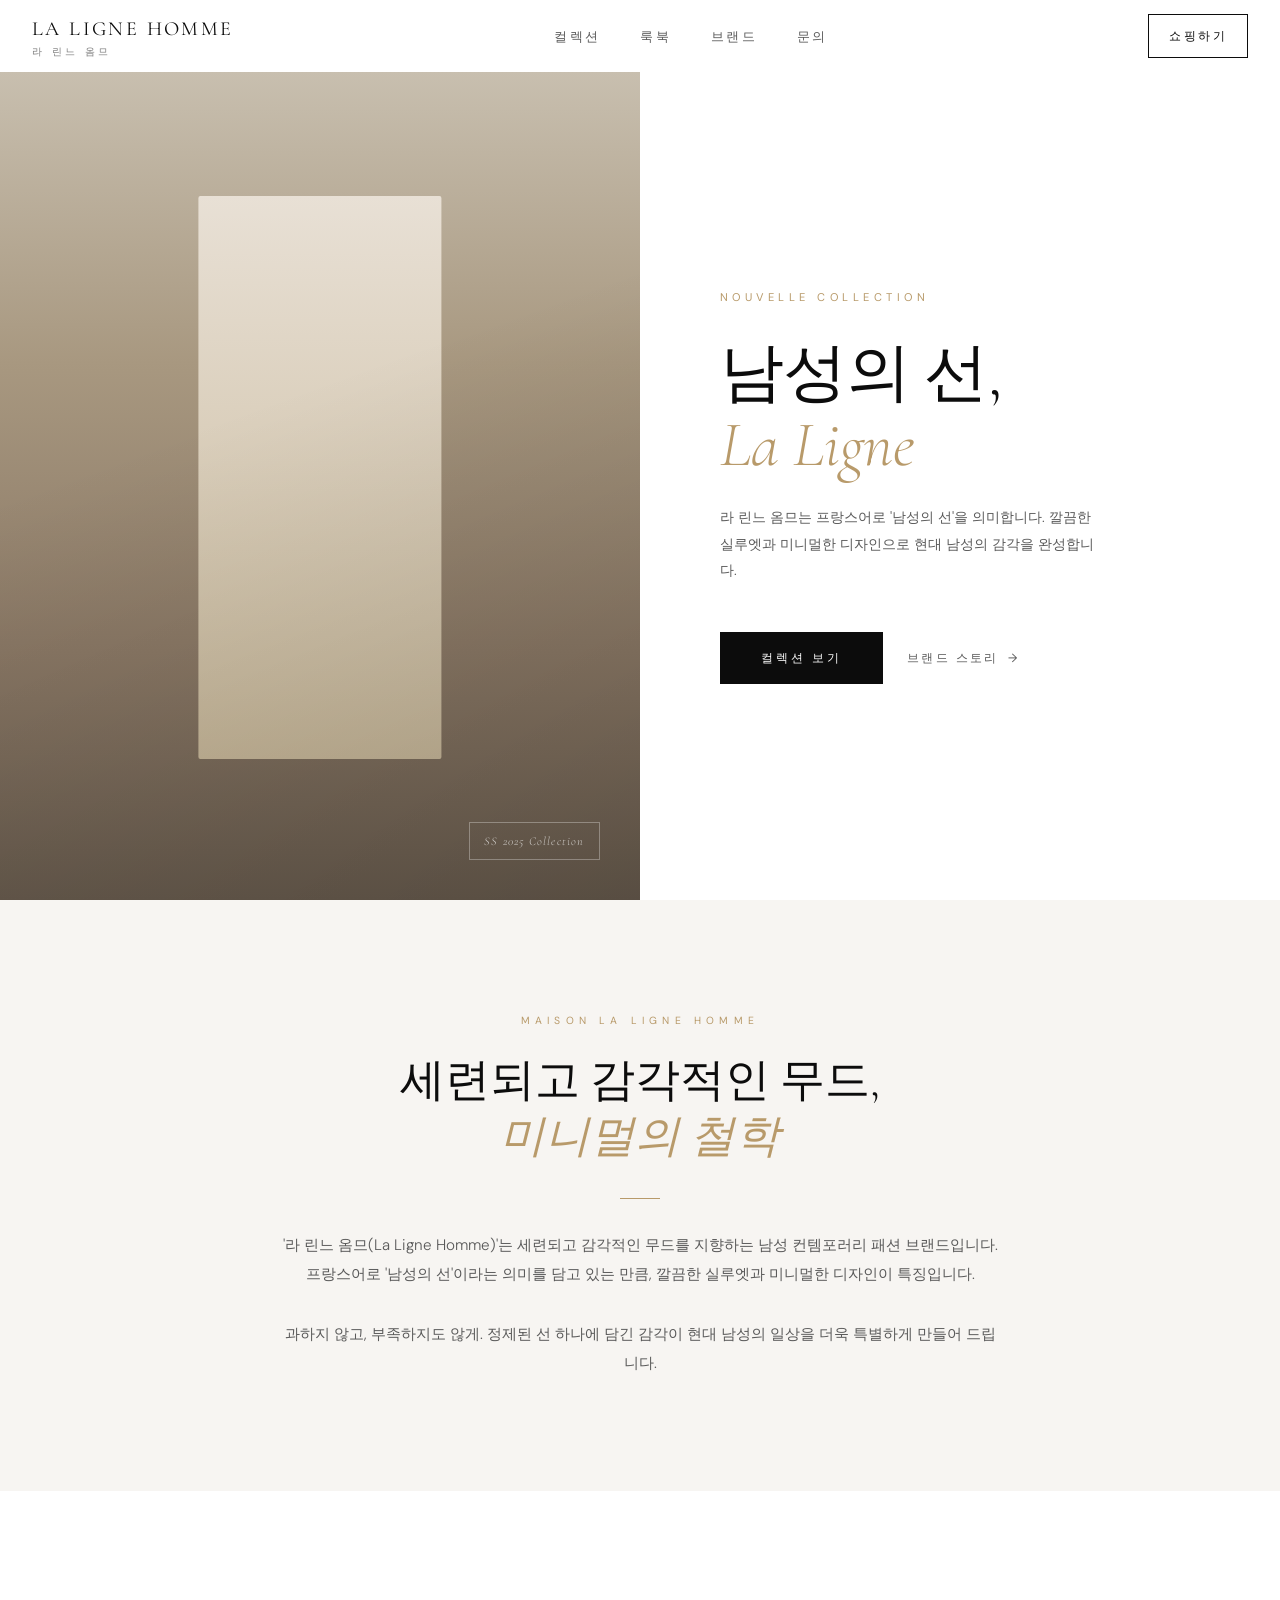
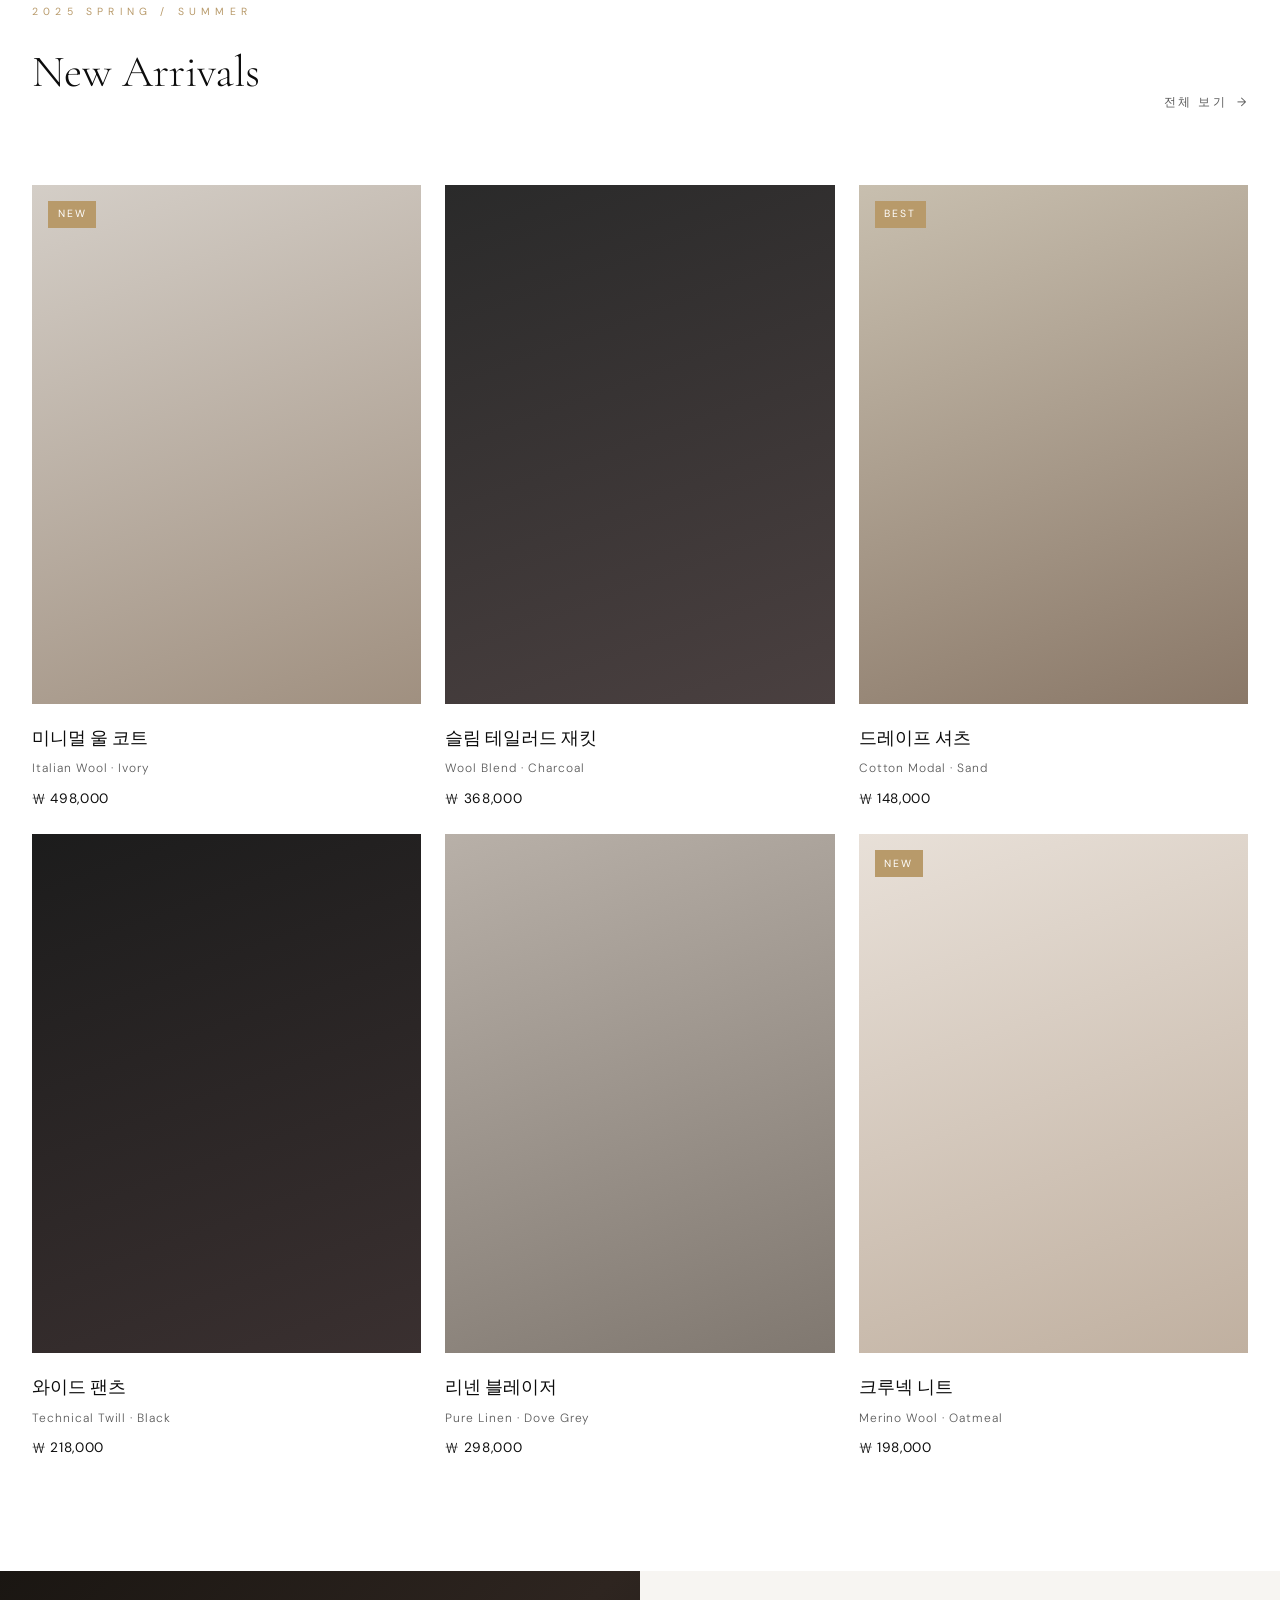
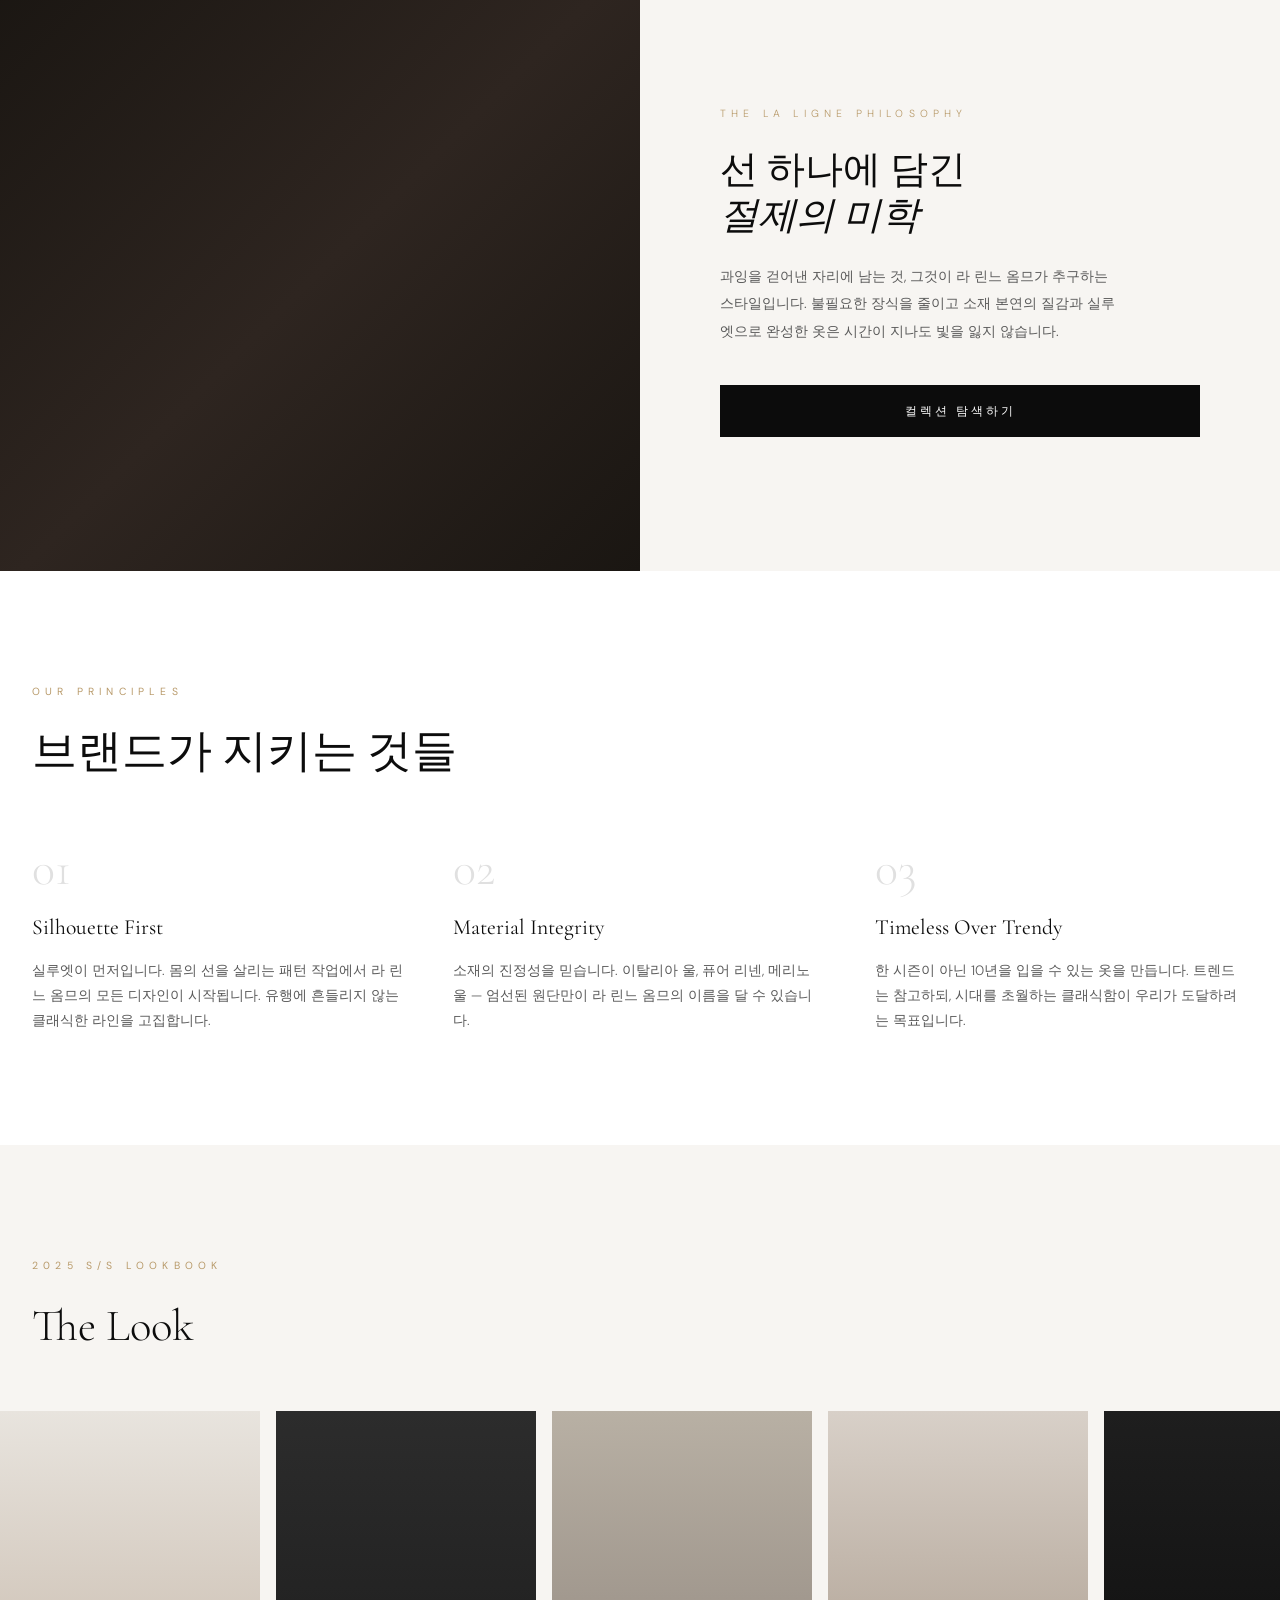
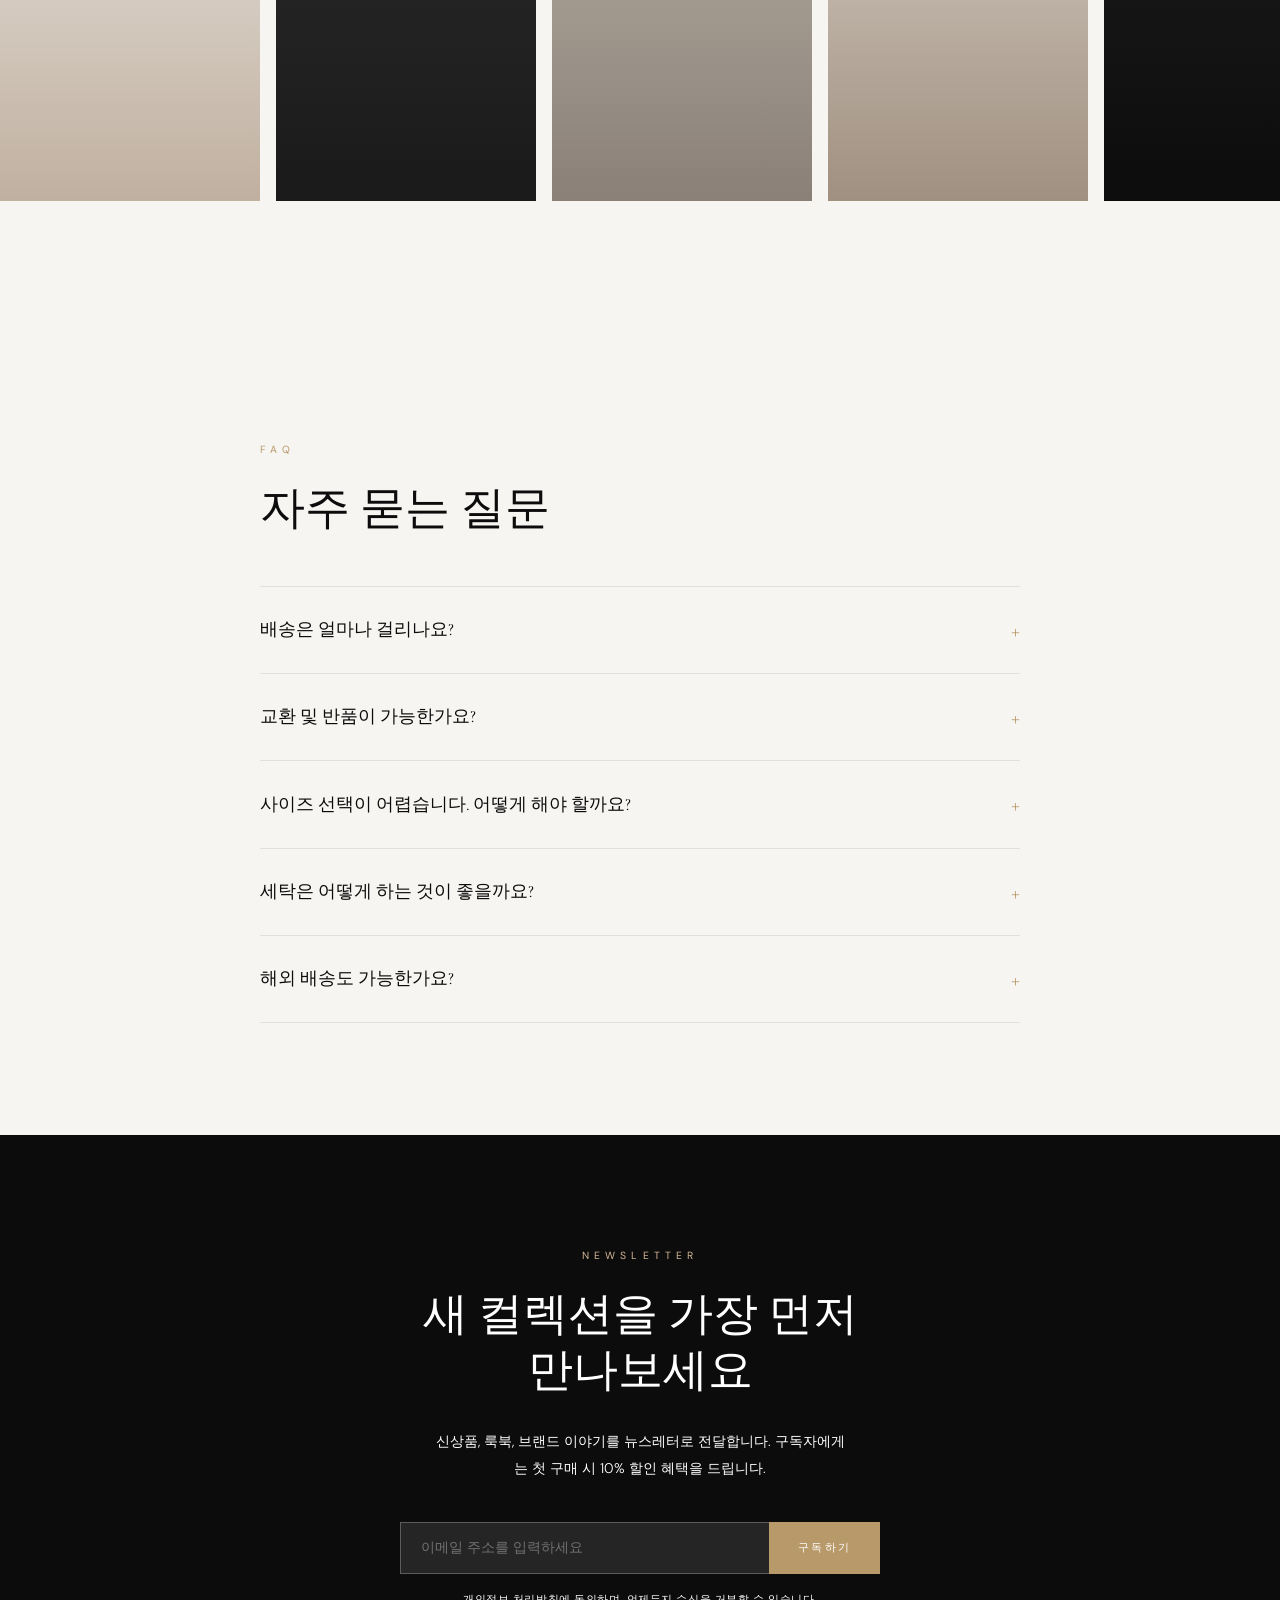
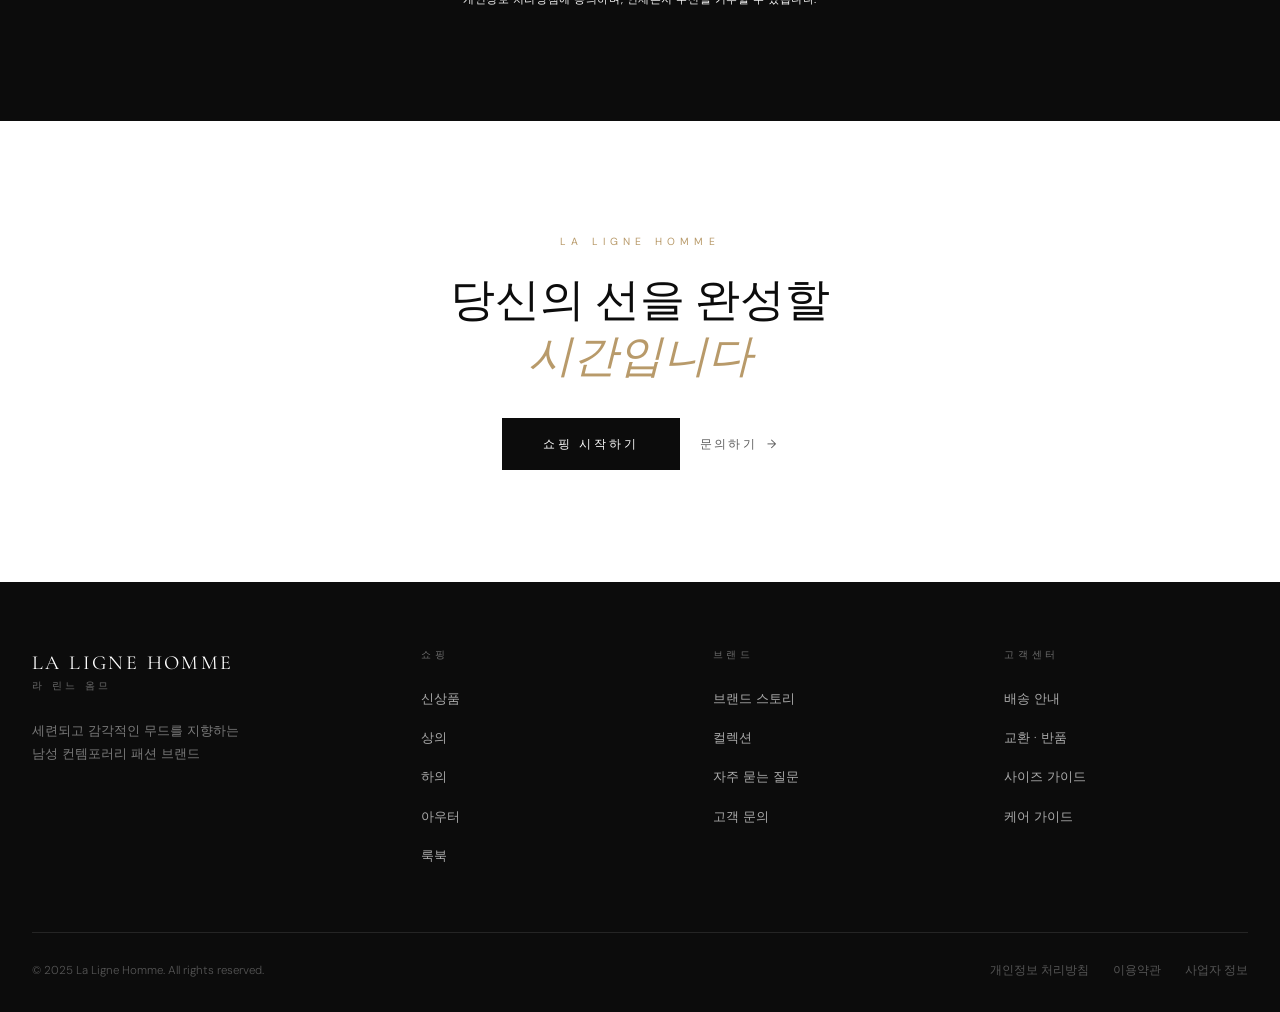
==== index.html @ 4de46ff5 "Add La Ligne Homme fashion brand landing page Co-Authored-By: Claude Sonnet 4.6 <noreply@anthropic.c" ====
<!DOCTYPE html>
<html lang="ko">
<head>
  <meta charset="UTF-8" />
  <meta name="viewport" content="width=device-width, initial-scale=1" />
  <meta name="color-scheme" content="light dark" />
  <meta name="theme-color" content="#0a0a0a" media="(prefers-color-scheme: dark)" />
  <meta name="theme-color" content="#ffffff" media="(prefers-color-scheme: light)" />
  <meta name="description" content="라 린느 옴므(La Ligne Homme) — 세련되고 감각적인 무드를 지향하는 남성 컨템포러리 패션 브랜드. 깔끔한 실루엣과 미니멀한 디자인." />
  <title>La Ligne Homme — 라 린느 옴므</title>

  <link rel="preconnect" href="https://cdn.jsdelivr.net" />
  <link rel="preconnect" href="https://fonts.googleapis.com" />
  <link rel="preconnect" href="https://fonts.gstatic.com" crossorigin />
  <link href="https://fonts.googleapis.com/css2?family=Cormorant+Garamond:ital,wght@0,300;0,400;0,600;1,300;1,400&family=DM+Sans:wght@300;400;500&display=swap" rel="stylesheet" />

  <style>
    /* ─── CSS Variables ─────────────────────────────── */
    :root {
      color-scheme: light dark;

      --color-black:   #0c0c0c;
      --color-white:   #fafafa;
      --color-gold:    #b89a6a;
      --color-gold-lt: #d4b896;
      --color-muted:   #7a7a7a;
      --color-border:  #e0e0e0;

      --color-bg:      #ffffff;
      --color-bg-alt:  #f7f5f2;
      --color-text:    #0c0c0c;
      --color-text-sub:#5a5a5a;

      --font-serif:  'Cormorant Garamond', Georgia, serif;
      --font-sans:   'DM Sans', -apple-system, BlinkMacSystemFont, sans-serif;

      --max-width:   1280px;
      --section-gap: 7rem;
      --header-h:    72px;

      --ease-out: cubic-bezier(0.16, 1, 0.3, 1);
    }

    @media (prefers-color-scheme: dark) {
      :root {
        --color-bg:      #0c0c0c;
        --color-bg-alt:  #141414;
        --color-text:    #f0ede8;
        --color-text-sub:#9a9a9a;
        --color-border:  #2a2a2a;
      }
    }

    @media (prefers-reduced-motion: reduce) {
      *, *::before, *::after {
        animation-duration: 0.01ms !important;
        transition-duration: 0.01ms !important;
      }
    }

    /* ─── Reset & Base ──────────────────────────────── */
    *, *::before, *::after { box-sizing: border-box; margin: 0; padding: 0; }

    html {
      scroll-behavior: smooth;
      scroll-padding-top: var(--header-h);
    }

    body {
      font-family: var(--font-sans);
      font-size: 1rem;
      font-weight: 300;
      color: var(--color-text);
      background: var(--color-bg);
      line-height: 1.7;
      -webkit-font-smoothing: antialiased;
    }

    img {
      display: block;
      max-width: 100%;
      height: auto;
    }

    a {
      color: inherit;
      text-decoration: none;
    }

    :focus-visible {
      outline: 2px solid var(--color-gold);
      outline-offset: 3px;
    }

    /* ─── Layout ────────────────────────────────────── */
    .container {
      max-width: var(--max-width);
      margin: 0 auto;
      padding: 0 2rem;
    }

    section { padding: var(--section-gap) 0; }

    /* ─── Skip Link ─────────────────────────────────── */
    .skip-link {
      position: absolute;
      top: -100%;
      left: 1rem;
      background: var(--color-gold);
      color: var(--color-white);
      padding: 0.5rem 1rem;
      border-radius: 0 0 4px 4px;
      font-size: 0.875rem;
      z-index: 9999;
      transition: top 0.2s;
    }
    .skip-link:focus { top: 0; }

    /* ─── Header ────────────────────────────────────── */
    header {
      position: sticky;
      top: 0;
      z-index: 100;
      height: var(--header-h);
      background: var(--color-bg);
      border-bottom: 1px solid transparent;
      transition: border-color 0.3s, backdrop-filter 0.3s, background 0.3s;
    }

    header.scrolled {
      border-color: var(--color-border);
      backdrop-filter: blur(12px);
      -webkit-backdrop-filter: blur(12px);
      background: rgba(255,255,255,0.88);
    }

    @media (prefers-color-scheme: dark) {
      header.scrolled {
        background: rgba(12,12,12,0.88);
      }
    }

    .header-nav {
      display: flex;
      align-items: center;
      justify-content: space-between;
      height: var(--header-h);
    }

    .logo {
      font-family: var(--font-serif);
      font-size: 1.25rem;
      font-weight: 400;
      letter-spacing: 0.12em;
      text-transform: uppercase;
      color: var(--color-text);
    }

    .logo span {
      display: block;
      font-size: 0.6rem;
      font-family: var(--font-sans);
      font-weight: 300;
      letter-spacing: 0.35em;
      text-transform: uppercase;
      color: var(--color-muted);
      margin-top: -2px;
    }

    .nav-links {
      display: flex;
      align-items: center;
      gap: 2.5rem;
      list-style: none;
    }

    .nav-links a {
      font-size: 0.8rem;
      font-weight: 400;
      letter-spacing: 0.18em;
      text-transform: uppercase;
      color: var(--color-text-sub);
      transition: color 0.2s;
    }

    .nav-links a:hover { color: var(--color-text); }

    .nav-right {
      display: flex;
      align-items: center;
      gap: 1.5rem;
    }

    .btn-header {
      display: inline-flex;
      align-items: center;
      justify-content: center;
      min-height: 44px;
      min-width: 44px;
      padding: 0 1.25rem;
      font-size: 0.75rem;
      font-weight: 400;
      letter-spacing: 0.2em;
      text-transform: uppercase;
      border: 1px solid var(--color-text);
      background: transparent;
      color: var(--color-text);
      cursor: pointer;
      transition: background 0.2s, color 0.2s;
    }

    .btn-header:hover {
      background: var(--color-text);
      color: var(--color-bg);
    }

    .hamburger {
      display: none;
      flex-direction: column;
      gap: 5px;
      background: none;
      border: none;
      cursor: pointer;
      padding: 8px;
      min-height: 44px;
      min-width: 44px;
      align-items: center;
      justify-content: center;
    }

    .hamburger span {
      display: block;
      width: 24px;
      height: 1px;
      background: var(--color-text);
      transition: transform 0.3s, opacity 0.3s;
    }

    /* ─── Hero ──────────────────────────────────────── */
    .hero {
      position: relative;
      min-height: calc(100vh - var(--header-h));
      display: grid;
      grid-template-columns: 1fr 1fr;
      overflow: hidden;
      padding: 0;
    }

    .hero-visual {
      position: relative;
      background: var(--color-bg-alt);
      overflow: hidden;
      min-height: 600px;
    }

    .hero-visual::after {
      content: '';
      position: absolute;
      inset: 0;
      background: linear-gradient(160deg, transparent 40%, rgba(0,0,0,0.18));
    }

    /* Placeholder image via CSS gradient — replace with real photo */
    .hero-img-placeholder {
      width: 100%;
      height: 100%;
      background:
        linear-gradient(180deg,
          #c8bfaf 0%,
          #a89880 35%,
          #8a7865 70%,
          #6b5e50 100%
        );
      position: absolute;
      inset: 0;
    }

    .hero-img-placeholder::before {
      content: '';
      position: absolute;
      left: 50%;
      top: 15%;
      transform: translateX(-50%);
      width: 38%;
      height: 68%;
      background: linear-gradient(180deg, #e8e0d5 0%, #c8b89a 100%);
      border-radius: 2px;
    }

    .hero-content {
      display: flex;
      flex-direction: column;
      justify-content: center;
      padding: 5rem 4rem 5rem 5rem;
    }

    .hero-eyebrow {
      font-family: var(--font-sans);
      font-size: 0.7rem;
      font-weight: 400;
      letter-spacing: 0.4em;
      text-transform: uppercase;
      color: var(--color-gold);
      margin-bottom: 2rem;
    }

    .hero-title {
      font-family: var(--font-serif);
      font-size: clamp(2.8rem, 5vw, 5rem);
      font-weight: 300;
      line-height: 1.1;
      letter-spacing: -0.01em;
      margin-bottom: 1.5rem;
    }

    .hero-title em {
      font-style: italic;
      color: var(--color-gold);
    }

    .hero-subtitle {
      font-size: 0.9rem;
      font-weight: 300;
      line-height: 1.85;
      color: var(--color-text-sub);
      max-width: 38ch;
      margin-bottom: 3rem;
    }

    .hero-cta-group {
      display: flex;
      align-items: center;
      gap: 1.5rem;
      flex-wrap: wrap;
    }

    .btn-primary {
      display: inline-flex;
      align-items: center;
      justify-content: center;
      min-height: 52px;
      padding: 0 2.5rem;
      font-size: 0.75rem;
      font-weight: 400;
      letter-spacing: 0.25em;
      text-transform: uppercase;
      background: var(--color-text);
      color: var(--color-bg);
      border: 1px solid var(--color-text);
      cursor: pointer;
      transition: background 0.25s, color 0.25s, transform 0.2s;
    }

    .btn-primary:hover {
      background: var(--color-gold);
      border-color: var(--color-gold);
      transform: translateY(-1px);
    }

    .btn-secondary {
      display: inline-flex;
      align-items: center;
      justify-content: center;
      min-height: 52px;
      padding: 0;
      font-size: 0.75rem;
      font-weight: 400;
      letter-spacing: 0.2em;
      text-transform: uppercase;
      color: var(--color-text-sub);
      background: none;
      border: none;
      cursor: pointer;
      gap: 0.6rem;
      transition: color 0.2s, gap 0.2s;
    }

    .btn-secondary::after {
      content: '→';
      transition: transform 0.2s;
    }

    .btn-secondary:hover {
      color: var(--color-text);
      gap: 1rem;
    }

    .hero-season-tag {
      position: absolute;
      bottom: 2.5rem;
      right: 2.5rem;
      z-index: 2;
      font-family: var(--font-serif);
      font-size: 0.75rem;
      font-style: italic;
      letter-spacing: 0.1em;
      color: rgba(255,255,255,0.7);
      border: 1px solid rgba(255,255,255,0.3);
      padding: 0.5rem 0.9rem;
    }

    /* ─── Brand Intro ────────────────────────────────── */
    .brand-intro {
      background: var(--color-bg-alt);
      text-align: center;
    }

    .brand-intro-inner {
      max-width: 720px;
      margin: 0 auto;
    }

    .section-label {
      font-size: 0.65rem;
      font-weight: 400;
      letter-spacing: 0.5em;
      text-transform: uppercase;
      color: var(--color-gold);
      margin-bottom: 1.5rem;
    }

    .section-title {
      font-family: var(--font-serif);
      font-size: clamp(2rem, 3.5vw, 3rem);
      font-weight: 300;
      line-height: 1.25;
      margin-bottom: 1.75rem;
    }

    .section-title em { font-style: italic; color: var(--color-gold); }

    .section-body {
      font-size: 0.95rem;
      font-weight: 300;
      line-height: 1.95;
      color: var(--color-text-sub);
    }

    .brand-divider {
      width: 40px;
      height: 1px;
      background: var(--color-gold);
      margin: 2rem auto;
    }

    /* ─── Collection Grid ────────────────────────────── */
    .collection { background: var(--color-bg); }

    .collection-header {
      display: flex;
      align-items: flex-end;
      justify-content: space-between;
      margin-bottom: 3.5rem;
      gap: 1rem;
    }

    .collection-grid {
      display: grid;
      grid-template-columns: repeat(3, 1fr);
      gap: 1.5rem;
    }

    .product-card {
      cursor: pointer;
    }

    .product-card:hover .product-img-wrap { overflow: hidden; }
    .product-card:hover .product-img-inner { transform: scale(1.04); }

    .product-img-wrap {
      position: relative;
      aspect-ratio: 3/4;
      overflow: hidden;
      background: var(--color-bg-alt);
      margin-bottom: 1.25rem;
    }

    .product-img-inner {
      width: 100%;
      height: 100%;
      transition: transform 0.6s var(--ease-out);
    }

    /* Product placeholder gradients */
    .prod-1 { background: linear-gradient(160deg, #d4cec7 0%, #a09080 100%); }
    .prod-2 { background: linear-gradient(160deg, #2a2a2a 0%, #4a4040 100%); }
    .prod-3 { background: linear-gradient(160deg, #c8bfaf 0%, #8a7868 100%); }
    .prod-4 { background: linear-gradient(160deg, #1c1c1c 0%, #3a3030 100%); }
    .prod-5 { background: linear-gradient(160deg, #b8b0a8 0%, #807870 100%); }
    .prod-6 { background: linear-gradient(160deg, #e8e0d8 0%, #c0b0a0 100%); }

    .product-tag {
      position: absolute;
      top: 1rem;
      left: 1rem;
      font-size: 0.65rem;
      font-weight: 400;
      letter-spacing: 0.2em;
      text-transform: uppercase;
      background: var(--color-gold);
      color: #fff;
      padding: 0.3rem 0.6rem;
    }

    .product-name {
      font-family: var(--font-serif);
      font-size: 1.1rem;
      font-weight: 400;
      margin-bottom: 0.3rem;
    }

    .product-material {
      font-size: 0.75rem;
      letter-spacing: 0.08em;
      color: var(--color-text-sub);
      margin-bottom: 0.5rem;
    }

    .product-price {
      font-size: 0.85rem;
      font-weight: 400;
      letter-spacing: 0.05em;
    }

    /* ─── Full-Width Editorial ───────────────────────── */
    .editorial {
      padding: 0;
      display: grid;
      grid-template-columns: 1fr 1fr;
      min-height: 600px;
    }

    .editorial-visual {
      position: relative;
      overflow: hidden;
      background: #1a1612;
      min-height: 500px;
    }

    .editorial-bg {
      position: absolute;
      inset: 0;
      background: linear-gradient(135deg, #1a1612 0%, #2e2520 50%, #1a1612 100%);
    }

    .editorial-content {
      display: flex;
      flex-direction: column;
      justify-content: center;
      padding: 5rem;
      background: var(--color-bg-alt);
    }

    .editorial-kicker {
      font-size: 0.65rem;
      letter-spacing: 0.5em;
      text-transform: uppercase;
      color: var(--color-gold);
      margin-bottom: 1.5rem;
    }

    .editorial-title {
      font-family: var(--font-serif);
      font-size: clamp(2rem, 3vw, 2.75rem);
      font-weight: 300;
      line-height: 1.2;
      margin-bottom: 1.5rem;
    }

    .editorial-title em { font-style: italic; }

    .editorial-body {
      font-size: 0.9rem;
      font-weight: 300;
      line-height: 1.9;
      color: var(--color-text-sub);
      max-width: 40ch;
      margin-bottom: 2.5rem;
    }

    /* ─── Values ─────────────────────────────────────── */
    .values { background: var(--color-bg); }

    .values-grid {
      display: grid;
      grid-template-columns: repeat(3, 1fr);
      gap: 4rem 3rem;
      margin-top: 4rem;
    }

    .value-item {}

    .value-number {
      font-family: var(--font-serif);
      font-size: 3rem;
      font-weight: 300;
      color: var(--color-border);
      line-height: 1;
      margin-bottom: 1rem;
    }

    .value-title {
      font-family: var(--font-serif);
      font-size: 1.35rem;
      font-weight: 400;
      margin-bottom: 0.75rem;
    }

    .value-body {
      font-size: 0.85rem;
      font-weight: 300;
      line-height: 1.85;
      color: var(--color-text-sub);
    }

    /* ─── Lookbook Strip ─────────────────────────────── */
    .lookbook {
      background: var(--color-bg-alt);
      overflow: hidden;
    }

    .lookbook-strip {
      display: flex;
      gap: 1rem;
      margin-top: 3.5rem;
      overflow-x: auto;
      scrollbar-width: none;
      -ms-overflow-style: none;
      padding-bottom: 1rem;
    }

    .lookbook-strip::-webkit-scrollbar { display: none; }

    .look-item {
      flex: 0 0 260px;
      aspect-ratio: 2/3;
      overflow: hidden;
      background: var(--color-bg);
      cursor: pointer;
    }

    .look-item:hover .look-inner { transform: scale(1.05); }

    .look-inner {
      width: 100%;
      height: 100%;
      transition: transform 0.6s var(--ease-out);
    }

    .look-1 { background: linear-gradient(180deg, #e8e4de 0%, #c0b0a0 100%); }
    .look-2 { background: linear-gradient(180deg, #2c2c2c 0%, #1a1a1a 100%); }
    .look-3 { background: linear-gradient(180deg, #b8b0a4 0%, #8a8078 100%); }
    .look-4 { background: linear-gradient(180deg, #d8d0c8 0%, #a09080 100%); }
    .look-5 { background: linear-gradient(180deg, #1e1e1e 0%, #0c0c0c 100%); }

    /* ─── Newsletter ─────────────────────────────────── */
    .newsletter {
      background: var(--color-text);
      color: var(--color-bg);
      text-align: center;
    }

    .newsletter .section-label { color: var(--color-gold-lt); }

    .newsletter .section-title { color: var(--color-bg); }

    .newsletter-desc {
      font-size: 0.875rem;
      font-weight: 300;
      line-height: 1.9;
      opacity: 0.65;
      margin-bottom: 2.5rem;
      max-width: 42ch;
      margin-left: auto;
      margin-right: auto;
    }

    .newsletter-form {
      display: flex;
      gap: 0;
      max-width: 480px;
      margin: 0 auto;
    }

    .newsletter-input {
      flex: 1;
      height: 52px;
      padding: 0 1.25rem;
      font-family: var(--font-sans);
      font-size: 0.85rem;
      font-weight: 300;
      background: rgba(255,255,255,0.1);
      border: 1px solid rgba(255,255,255,0.25);
      border-right: none;
      color: var(--color-bg);
      outline: none;
      transition: border-color 0.2s;
    }

    .newsletter-input::placeholder { color: rgba(255,255,255,0.35); }
    .newsletter-input:focus { border-color: var(--color-gold-lt); }

    .newsletter-btn {
      height: 52px;
      padding: 0 1.75rem;
      font-family: var(--font-sans);
      font-size: 0.7rem;
      font-weight: 400;
      letter-spacing: 0.2em;
      text-transform: uppercase;
      background: var(--color-gold);
      color: #fff;
      border: 1px solid var(--color-gold);
      cursor: pointer;
      transition: background 0.2s;
      white-space: nowrap;
    }

    .newsletter-btn:hover { background: var(--color-gold-lt); }

    .newsletter-notice {
      margin-top: 1rem;
      font-size: 0.7rem;
      opacity: 0.4;
      letter-spacing: 0.05em;
    }

    /* ─── FAQ ────────────────────────────────────────── */
    .faq { background: var(--color-bg-alt); }

    .faq-inner {
      max-width: 760px;
      margin: 0 auto;
    }

    .faq-list {
      margin-top: 3rem;
      border-top: 1px solid var(--color-border);
    }

    details {
      border-bottom: 1px solid var(--color-border);
    }

    summary {
      display: flex;
      align-items: center;
      justify-content: space-between;
      padding: 1.5rem 0;
      font-family: var(--font-serif);
      font-size: 1.1rem;
      font-weight: 400;
      cursor: pointer;
      list-style: none;
      gap: 1rem;
    }

    summary::-webkit-details-marker { display: none; }

    summary::after {
      content: '+';
      font-size: 1.4rem;
      font-weight: 300;
      color: var(--color-gold);
      flex-shrink: 0;
      transition: transform 0.3s;
    }

    details[open] summary::after {
      transform: rotate(45deg);
    }

    details p {
      padding: 0 0 1.75rem;
      font-size: 0.875rem;
      font-weight: 300;
      line-height: 1.9;
      color: var(--color-text-sub);
    }

    /* ─── Final CTA ──────────────────────────────────── */
    .final-cta {
      background: var(--color-bg);
      text-align: center;
    }

    .final-cta .section-title { margin-bottom: 2rem; }

    .final-cta-actions {
      display: flex;
      justify-content: center;
      gap: 1.25rem;
      flex-wrap: wrap;
    }

    /* ─── Footer ─────────────────────────────────────── */
    footer {
      background: var(--color-text);
      color: var(--color-bg);
      padding: 4rem 0 2rem;
    }

    .footer-top {
      display: grid;
      grid-template-columns: 1.4fr 1fr 1fr 1fr;
      gap: 3rem;
      margin-bottom: 4rem;
    }

    .footer-brand .logo {
      color: var(--color-bg);
      margin-bottom: 1rem;
      display: inline-block;
    }

    .footer-brand .logo span { color: rgba(255,255,255,0.4); }

    .footer-tagline {
      font-size: 0.8rem;
      font-weight: 300;
      line-height: 1.8;
      color: rgba(255,255,255,0.45);
      max-width: 28ch;
      margin-top: 0.5rem;
    }

    .footer-col h4 {
      font-size: 0.65rem;
      font-weight: 400;
      letter-spacing: 0.35em;
      text-transform: uppercase;
      color: rgba(255,255,255,0.4);
      margin-bottom: 1.25rem;
    }

    .footer-col ul {
      list-style: none;
      display: flex;
      flex-direction: column;
      gap: 0.75rem;
    }

    .footer-col a {
      font-size: 0.82rem;
      font-weight: 300;
      color: rgba(255,255,255,0.65);
      transition: color 0.2s;
    }

    .footer-col a:hover { color: var(--color-gold-lt); }

    .footer-bottom {
      border-top: 1px solid rgba(255,255,255,0.1);
      padding-top: 1.75rem;
      display: flex;
      justify-content: space-between;
      align-items: center;
      flex-wrap: wrap;
      gap: 1rem;
    }

    .footer-legal {
      font-size: 0.72rem;
      font-weight: 300;
      color: rgba(255,255,255,0.3);
    }

    .footer-legal-links {
      display: flex;
      gap: 1.5rem;
    }

    .footer-legal-links a {
      font-size: 0.72rem;
      font-weight: 300;
      color: rgba(255,255,255,0.3);
      transition: color 0.2s;
    }

    .footer-legal-links a:hover { color: rgba(255,255,255,0.6); }

    /* ─── Mobile Nav ─────────────────────────────────── */
    .mobile-nav {
      display: none;
      position: fixed;
      inset: 0;
      background: var(--color-bg);
      z-index: 200;
      flex-direction: column;
      align-items: center;
      justify-content: center;
      gap: 2.5rem;
      opacity: 0;
      pointer-events: none;
      transition: opacity 0.3s;
    }

    .mobile-nav.open {
      opacity: 1;
      pointer-events: all;
    }

    .mobile-nav a {
      font-family: var(--font-serif);
      font-size: 2.5rem;
      font-weight: 300;
      letter-spacing: 0.05em;
    }

    .mobile-nav-close {
      position: absolute;
      top: 1.5rem;
      right: 2rem;
      font-size: 2rem;
      font-weight: 200;
      background: none;
      border: none;
      cursor: pointer;
      color: var(--color-text);
      min-height: 44px;
      min-width: 44px;
    }

    /* ─── Scroll Animations ──────────────────────────── */
    .fade-in {
      opacity: 0;
      transform: translateY(24px);
      transition: opacity 0.8s var(--ease-out), transform 0.8s var(--ease-out);
    }

    .fade-in.visible {
      opacity: 1;
      transform: none;
    }

    .fade-in-delay-1 { transition-delay: 0.1s; }
    .fade-in-delay-2 { transition-delay: 0.2s; }
    .fade-in-delay-3 { transition-delay: 0.3s; }

    /* ─── Responsive ─────────────────────────────────── */
    @media (max-width: 1024px) {
      .hero { grid-template-columns: 1fr; min-height: auto; }
      .hero-visual { min-height: 55vw; order: -1; }
      .hero-content { padding: 4rem 2rem; }
      .editorial { grid-template-columns: 1fr; }
      .editorial-content { padding: 4rem 2rem; }
      .footer-top { grid-template-columns: 1fr 1fr; gap: 2.5rem; }
    }

    @media (max-width: 768px) {
      :root { --section-gap: 5rem; }
      .nav-links { display: none; }
      .btn-header.desktop-only { display: none; }
      .hamburger { display: flex; }
      .mobile-nav { display: flex; }
      .collection-grid { grid-template-columns: repeat(2, 1fr); gap: 1rem; }
      .values-grid { grid-template-columns: 1fr; gap: 2.5rem; }
      .newsletter-form { flex-direction: column; }
      .newsletter-input { border-right: 1px solid rgba(255,255,255,0.25); }
      .footer-top { grid-template-columns: 1fr 1fr; }
      .footer-bottom { flex-direction: column; text-align: center; }
      .editorial-content { padding: 3rem 1.5rem; }
    }

    @media (max-width: 480px) {
      .container { padding: 0 1.25rem; }
      .collection-grid { grid-template-columns: 1fr; }
      .footer-top { grid-template-columns: 1fr; }
      .hero-content { padding: 3rem 1.25rem; }
    }
  </style>
</head>

<body>
  <!-- Skip Link -->
  <a href="#main" class="skip-link">본문 바로가기</a>

  <!-- Mobile Nav Overlay -->
  <nav class="mobile-nav" id="mobile-nav" aria-label="모바일 메뉴" aria-hidden="true">
    <button class="mobile-nav-close" id="mobile-nav-close" aria-label="메뉴 닫기">&#xd7;</button>
    <a href="#collection">컬렉션</a>
    <a href="#lookbook">룩북</a>
    <a href="#brand">브랜드</a>
    <a href="#contact">문의</a>
  </nav>

  <!-- Header -->
  <header role="banner" id="header">
    <nav class="container header-nav" aria-label="메인 내비게이션">
      <a href="/" class="logo" aria-label="La Ligne Homme 홈">
        La Ligne Homme
        <span>라 린느 옴므</span>
      </a>

      <ul class="nav-links" role="list">
        <li><a href="#collection">컬렉션</a></li>
        <li><a href="#lookbook">룩북</a></li>
        <li><a href="#brand">브랜드</a></li>
        <li><a href="#faq">문의</a></li>
      </ul>

      <div class="nav-right">
        <a href="#collection" class="btn-header desktop-only">쇼핑하기</a>
        <button
          class="hamburger"
          id="hamburger"
          aria-label="메뉴 열기"
          aria-expanded="false"
          aria-controls="mobile-nav"
        >
          <span></span>
          <span></span>
          <span></span>
        </button>
      </div>
    </nav>
  </header>

  <!-- Main -->
  <main id="main">

    <!-- Hero -->
    <section class="hero" aria-labelledby="hero-heading">
      <div class="hero-visual" aria-hidden="true">
        <div class="hero-img-placeholder"></div>
        <span class="hero-season-tag">SS 2025 Collection</span>
      </div>

      <div class="hero-content">
        <p class="hero-eyebrow fade-in">Nouvelle Collection</p>
        <h1 id="hero-heading" class="hero-title fade-in fade-in-delay-1">
          남성의 선,<br /><em>La Ligne</em>
        </h1>
        <p class="hero-subtitle fade-in fade-in-delay-2">
          라 린느 옴므는 프랑스어로 '남성의 선'을 의미합니다.
          깔끔한 실루엣과 미니멀한 디자인으로
          현대 남성의 감각을 완성합니다.
        </p>
        <div class="hero-cta-group fade-in fade-in-delay-3">
          <a href="#collection" class="btn-primary">컬렉션 보기</a>
          <a href="#brand" class="btn-secondary">브랜드 스토리</a>
        </div>
      </div>
    </section>

    <!-- Brand Intro -->
    <section class="brand-intro" id="brand" aria-labelledby="brand-heading">
      <div class="container">
        <div class="brand-intro-inner">
          <p class="section-label fade-in">Maison La Ligne Homme</p>
          <h2 id="brand-heading" class="section-title fade-in fade-in-delay-1">
            세련되고 감각적인 무드,<br /><em>미니멀의 철학</em>
          </h2>
          <div class="brand-divider fade-in"></div>
          <p class="section-body fade-in fade-in-delay-2">
            '라 린느 옴므(La Ligne Homme)'는 세련되고 감각적인 무드를 지향하는
            남성 컨템포러리 패션 브랜드입니다. 프랑스어로 '남성의 선'이라는 의미를 담고 있는 만큼,
            깔끔한 실루엣과 미니멀한 디자인이 특징입니다.
            <br /><br />
            과하지 않고, 부족하지도 않게. 정제된 선 하나에 담긴 감각이
            현대 남성의 일상을 더욱 특별하게 만들어 드립니다.
          </p>
        </div>
      </div>
    </section>

    <!-- Collection -->
    <section class="collection" id="collection" aria-labelledby="collection-heading">
      <div class="container">
        <div class="collection-header">
          <div>
            <p class="section-label fade-in">2025 Spring / Summer</p>
            <h2 id="collection-heading" class="section-title fade-in fade-in-delay-1">
              New Arrivals
            </h2>
          </div>
          <a href="#collection" class="btn-secondary fade-in">전체 보기</a>
        </div>

        <div class="collection-grid" role="list">

          <article class="product-card fade-in" role="listitem">
            <a href="#" aria-label="미니멀 울 코트 상세 보기">
              <div class="product-img-wrap">
                <div class="product-img-inner prod-1" role="img" aria-label="미니멀 울 코트 — 아이보리"></div>
                <span class="product-tag">New</span>
              </div>
            </a>
            <p class="product-name">미니멀 울 코트</p>
            <p class="product-material">Italian Wool · Ivory</p>
            <p class="product-price">₩ 498,000</p>
          </article>

          <article class="product-card fade-in fade-in-delay-1" role="listitem">
            <a href="#" aria-label="슬림 테일러드 재킷 상세 보기">
              <div class="product-img-wrap">
                <div class="product-img-inner prod-2" role="img" aria-label="슬림 테일러드 재킷 — 차콜"></div>
              </div>
            </a>
            <p class="product-name">슬림 테일러드 재킷</p>
            <p class="product-material">Wool Blend · Charcoal</p>
            <p class="product-price">₩ 368,000</p>
          </article>

          <article class="product-card fade-in fade-in-delay-2" role="listitem">
            <a href="#" aria-label="드레이프 셔츠 상세 보기">
              <div class="product-img-wrap">
                <div class="product-img-inner prod-3" role="img" aria-label="드레이프 셔츠 — 샌드"></div>
                <span class="product-tag">Best</span>
              </div>
            </a>
            <p class="product-name">드레이프 셔츠</p>
            <p class="product-material">Cotton Modal · Sand</p>
            <p class="product-price">₩ 148,000</p>
          </article>

          <article class="product-card fade-in" role="listitem">
            <a href="#" aria-label="와이드 팬츠 상세 보기">
              <div class="product-img-wrap">
                <div class="product-img-inner prod-4" role="img" aria-label="와이드 팬츠 — 블랙"></div>
              </div>
            </a>
            <p class="product-name">와이드 팬츠</p>
            <p class="product-material">Technical Twill · Black</p>
            <p class="product-price">₩ 218,000</p>
          </article>

          <article class="product-card fade-in fade-in-delay-1" role="listitem">
            <a href="#" aria-label="리넨 블레이저 상세 보기">
              <div class="product-img-wrap">
                <div class="product-img-inner prod-5" role="img" aria-label="리넨 블레이저 — 그레이"></div>
              </div>
            </a>
            <p class="product-name">리넨 블레이저</p>
            <p class="product-material">Pure Linen · Dove Grey</p>
            <p class="product-price">₩ 298,000</p>
          </article>

          <article class="product-card fade-in fade-in-delay-2" role="listitem">
            <a href="#" aria-label="크루넥 니트 상세 보기">
              <div class="product-img-wrap">
                <div class="product-img-inner prod-6" role="img" aria-label="크루넥 니트 — 오트밀"></div>
                <span class="product-tag">New</span>
              </div>
            </a>
            <p class="product-name">크루넥 니트</p>
            <p class="product-material">Merino Wool · Oatmeal</p>
            <p class="product-price">₩ 198,000</p>
          </article>

        </div>
      </div>
    </section>

    <!-- Editorial -->
    <section class="editorial" aria-labelledby="editorial-heading">
      <div class="editorial-visual" aria-hidden="true">
        <div class="editorial-bg"></div>
      </div>
      <div class="editorial-content">
        <p class="editorial-kicker fade-in">The La Ligne Philosophy</p>
        <h2 id="editorial-heading" class="editorial-title fade-in fade-in-delay-1">
          선 하나에 담긴<br /><em>절제의 미학</em>
        </h2>
        <p class="editorial-body fade-in fade-in-delay-2">
          과잉을 걷어낸 자리에 남는 것, 그것이 라 린느 옴므가 추구하는 스타일입니다.
          불필요한 장식을 줄이고 소재 본연의 질감과 실루엣으로
          완성한 옷은 시간이 지나도 빛을 잃지 않습니다.
        </p>
        <a href="#collection" class="btn-primary fade-in fade-in-delay-3">컬렉션 탐색하기</a>
      </div>
    </section>

    <!-- Values -->
    <section class="values" aria-labelledby="values-heading">
      <div class="container">
        <p class="section-label fade-in">Our Principles</p>
        <h2 id="values-heading" class="section-title fade-in fade-in-delay-1">
          브랜드가 지키는 것들
        </h2>

        <div class="values-grid">
          <div class="value-item fade-in">
            <p class="value-number" aria-hidden="true">01</p>
            <h3 class="value-title">Silhouette First</h3>
            <p class="value-body">
              실루엣이 먼저입니다. 몸의 선을 살리는 패턴 작업에서
              라 린느 옴므의 모든 디자인이 시작됩니다.
              유행에 흔들리지 않는 클래식한 라인을 고집합니다.
            </p>
          </div>

          <div class="value-item fade-in fade-in-delay-1">
            <p class="value-number" aria-hidden="true">02</p>
            <h3 class="value-title">Material Integrity</h3>
            <p class="value-body">
              소재의 진정성을 믿습니다. 이탈리아 울, 퓨어 리넨,
              메리노 울 — 엄선된 원단만이 라 린느 옴므의 이름을 달 수 있습니다.
            </p>
          </div>

          <div class="value-item fade-in fade-in-delay-2">
            <p class="value-number" aria-hidden="true">03</p>
            <h3 class="value-title">Timeless Over Trendy</h3>
            <p class="value-body">
              한 시즌이 아닌 10년을 입을 수 있는 옷을 만듭니다.
              트렌드는 참고하되, 시대를 초월하는 클래식함이
              우리가 도달하려는 목표입니다.
            </p>
          </div>
        </div>
      </div>
    </section>

    <!-- Lookbook -->
    <section class="lookbook" id="lookbook" aria-labelledby="lookbook-heading">
      <div class="container">
        <p class="section-label fade-in">2025 S/S Lookbook</p>
        <h2 id="lookbook-heading" class="section-title fade-in fade-in-delay-1">
          The Look
        </h2>
      </div>

      <div class="lookbook-strip" role="list" aria-label="룩북 이미지 모음">
        <div class="look-item fade-in" role="listitem" tabindex="0" aria-label="Look 01 — Ivory Coat">
          <div class="look-inner look-1" role="img" aria-label="아이보리 코트 룩"></div>
        </div>
        <div class="look-item fade-in fade-in-delay-1" role="listitem" tabindex="0" aria-label="Look 02 — All Black">
          <div class="look-inner look-2" role="img" aria-label="올 블랙 룩"></div>
        </div>
        <div class="look-item fade-in fade-in-delay-2" role="listitem" tabindex="0" aria-label="Look 03 — Tonal Beige">
          <div class="look-inner look-3" role="img" aria-label="토널 베이지 룩"></div>
        </div>
        <div class="look-item fade-in" role="listitem" tabindex="0" aria-label="Look 04 — Light Grey">
          <div class="look-inner look-4" role="img" aria-label="라이트 그레이 룩"></div>
        </div>
        <div class="look-item fade-in fade-in-delay-1" role="listitem" tabindex="0" aria-label="Look 05 — Midnight">
          <div class="look-inner look-5" role="img" aria-label="미드나이트 룩"></div>
        </div>
      </div>
    </section>

    <!-- FAQ -->
    <section class="faq" id="faq" aria-labelledby="faq-heading">
      <div class="container">
        <div class="faq-inner">
          <p class="section-label fade-in">FAQ</p>
          <h2 id="faq-heading" class="section-title fade-in fade-in-delay-1">
            자주 묻는 질문
          </h2>

          <div class="faq-list fade-in fade-in-delay-2">

            <details>
              <summary>배송은 얼마나 걸리나요?</summary>
              <p>
                국내 배송은 결제 확인 후 영업일 기준 2~3일 이내 출고됩니다.
                제주 및 도서산간 지역은 추가 2일이 소요될 수 있습니다.
                주문 후 발송 알림 문자를 통해 배송 현황을 확인하실 수 있습니다.
              </p>
            </details>

            <details>
              <summary>교환 및 반품이 가능한가요?</summary>
              <p>
                상품 수령 후 7일 이내 교환 및 반품이 가능합니다.
                단, 착용 흔적이 있거나 태그가 제거된 경우에는 교환·반품이 제한될 수 있습니다.
                자세한 사항은 고객센터로 문의해 주시기 바랍니다.
              </p>
            </details>

            <details>
              <summary>사이즈 선택이 어렵습니다. 어떻게 해야 할까요?</summary>
              <p>
                각 상품 상세 페이지에 정확한 실측 사이즈 가이드가 제공됩니다.
                라 린느 옴므의 제품은 슬림 실루엣을 기본으로 하므로,
                평소보다 한 사이즈 크게 선택하시는 분들도 계십니다.
                사이즈 문의는 채팅 상담을 이용해 주세요.
              </p>
            </details>

            <details>
              <summary>세탁은 어떻게 하는 것이 좋을까요?</summary>
              <p>
                울 및 리넨 소재는 드라이클리닝을 권장합니다.
                코튼 소재는 냉수 손세탁이 가능하며, 탈수 후 그늘에서 평평하게 건조해 주세요.
                각 상품의 케어 라벨에 세탁 방법이 상세히 표기되어 있습니다.
              </p>
            </details>

            <details>
              <summary>해외 배송도 가능한가요?</summary>
              <p>
                현재는 국내 배송만 운영 중이며, 해외 배송 서비스는 2025년 하반기 오픈 예정입니다.
                글로벌 론칭 소식을 가장 먼저 받아보시려면 뉴스레터를 구독해 주세요.
              </p>
            </details>

          </div>
        </div>
      </div>
    </section>

    <!-- Newsletter -->
    <section class="newsletter" aria-labelledby="newsletter-heading">
      <div class="container">
        <p class="section-label fade-in">Newsletter</p>
        <h2 id="newsletter-heading" class="section-title fade-in fade-in-delay-1">
          새 컬렉션을 가장 먼저<br />만나보세요
        </h2>
        <p class="newsletter-desc fade-in fade-in-delay-2">
          신상품, 룩북, 브랜드 이야기를 뉴스레터로 전달합니다.
          구독자에게는 첫 구매 시 10% 할인 혜택을 드립니다.
        </p>
        <form class="newsletter-form fade-in fade-in-delay-2" action="#" method="post" novalidate>
          <label for="email-input" class="visually-hidden">이메일 주소</label>
          <input
            type="email"
            id="email-input"
            name="email"
            class="newsletter-input"
            placeholder="이메일 주소를 입력하세요"
            autocomplete="email"
            required
          />
          <button type="submit" class="newsletter-btn">구독하기</button>
        </form>
        <p class="newsletter-notice fade-in">
          개인정보 처리방침에 동의하며, 언제든지 수신을 거부할 수 있습니다.
        </p>
      </div>
    </section>

    <!-- Final CTA -->
    <section class="final-cta" id="contact" aria-labelledby="final-cta-heading">
      <div class="container">
        <p class="section-label fade-in">La Ligne Homme</p>
        <h2 id="final-cta-heading" class="section-title fade-in fade-in-delay-1">
          당신의 선을 완성할<br /><em>시간입니다</em>
        </h2>
        <div class="final-cta-actions fade-in fade-in-delay-2">
          <a href="#collection" class="btn-primary">쇼핑 시작하기</a>
          <a href="mailto:contact@lalignehomme.com" class="btn-secondary">문의하기</a>
        </div>
      </div>
    </section>

  </main>

  <!-- Footer -->
  <footer role="contentinfo">
    <div class="container">
      <div class="footer-top">

        <div class="footer-brand">
          <a href="/" class="logo" aria-label="La Ligne Homme 홈">
            La Ligne Homme
            <span>라 린느 옴므</span>
          </a>
          <p class="footer-tagline">
            세련되고 감각적인 무드를 지향하는<br />
            남성 컨템포러리 패션 브랜드
          </p>
        </div>

        <div class="footer-col">
          <h4>쇼핑</h4>
          <ul>
            <li><a href="#collection">신상품</a></li>
            <li><a href="#collection">상의</a></li>
            <li><a href="#collection">하의</a></li>
            <li><a href="#collection">아우터</a></li>
            <li><a href="#lookbook">룩북</a></li>
          </ul>
        </div>

        <div class="footer-col">
          <h4>브랜드</h4>
          <ul>
            <li><a href="#brand">브랜드 스토리</a></li>
            <li><a href="#lookbook">컬렉션</a></li>
            <li><a href="#faq">자주 묻는 질문</a></li>
            <li><a href="mailto:contact@lalignehomme.com">고객 문의</a></li>
          </ul>
        </div>

        <div class="footer-col">
          <h4>고객센터</h4>
          <ul>
            <li><a href="#">배송 안내</a></li>
            <li><a href="#">교환 · 반품</a></li>
            <li><a href="#">사이즈 가이드</a></li>
            <li><a href="#">케어 가이드</a></li>
          </ul>
        </div>

      </div>

      <div class="footer-bottom">
        <p class="footer-legal">
          &copy; 2025 La Ligne Homme. All rights reserved.
        </p>
        <nav class="footer-legal-links" aria-label="법적 링크">
          <a href="#">개인정보 처리방침</a>
          <a href="#">이용약관</a>
          <a href="#">사업자 정보</a>
        </nav>
      </div>
    </div>
  </footer>

  <!-- Visually Hidden Utility -->
  <style>
    .visually-hidden {
      position: absolute;
      width: 1px;
      height: 1px;
      padding: 0;
      margin: -1px;
      overflow: hidden;
      clip: rect(0,0,0,0);
      white-space: nowrap;
      border: 0;
    }
  </style>

  <script>
    // Header scroll effect
    const header = document.getElementById('header');
    const onScroll = () => {
      header.classList.toggle('scrolled', window.scrollY > 20);
    };
    window.addEventListener('scroll', onScroll, { passive: true });

    // Hamburger / Mobile Nav
    const hamburger = document.getElementById('hamburger');
    const mobileNav = document.getElementById('mobile-nav');
    const mobileNavClose = document.getElementById('mobile-nav-close');

    const openNav = () => {
      mobileNav.classList.add('open');
      mobileNav.setAttribute('aria-hidden', 'false');
      hamburger.setAttribute('aria-expanded', 'true');
      document.body.style.overflow = 'hidden';
    };

    const closeNav = () => {
      mobileNav.classList.remove('open');
      mobileNav.setAttribute('aria-hidden', 'true');
      hamburger.setAttribute('aria-expanded', 'false');
      document.body.style.overflow = '';
    };

    hamburger.addEventListener('click', openNav);
    mobileNavClose.addEventListener('click', closeNav);

    mobileNav.querySelectorAll('a').forEach(a => {
      a.addEventListener('click', closeNav);
    });

    document.addEventListener('keydown', e => {
      if (e.key === 'Escape') closeNav();
    });

    // Scroll fade-in animations
    const fadeEls = document.querySelectorAll('.fade-in');
    if ('IntersectionObserver' in window) {
      const io = new IntersectionObserver((entries) => {
        entries.forEach(entry => {
          if (entry.isIntersecting) {
            entry.target.classList.add('visible');
            io.unobserve(entry.target);
          }
        });
      }, { threshold: 0.12 });

      fadeEls.forEach(el => io.observe(el));
    } else {
      fadeEls.forEach(el => el.classList.add('visible'));
    }

    // Newsletter form
    const form = document.querySelector('.newsletter-form');
    form.addEventListener('submit', e => {
      e.preventDefault();
      const input = form.querySelector('input[type="email"]');
      if (input.value && input.validity.valid) {
        input.value = '';
        input.placeholder = '구독해 주셔서 감사합니다!';
        setTimeout(() => { input.placeholder = '이메일 주소를 입력하세요'; }, 3000);
      }
    });
  </script>
</body>
</html>
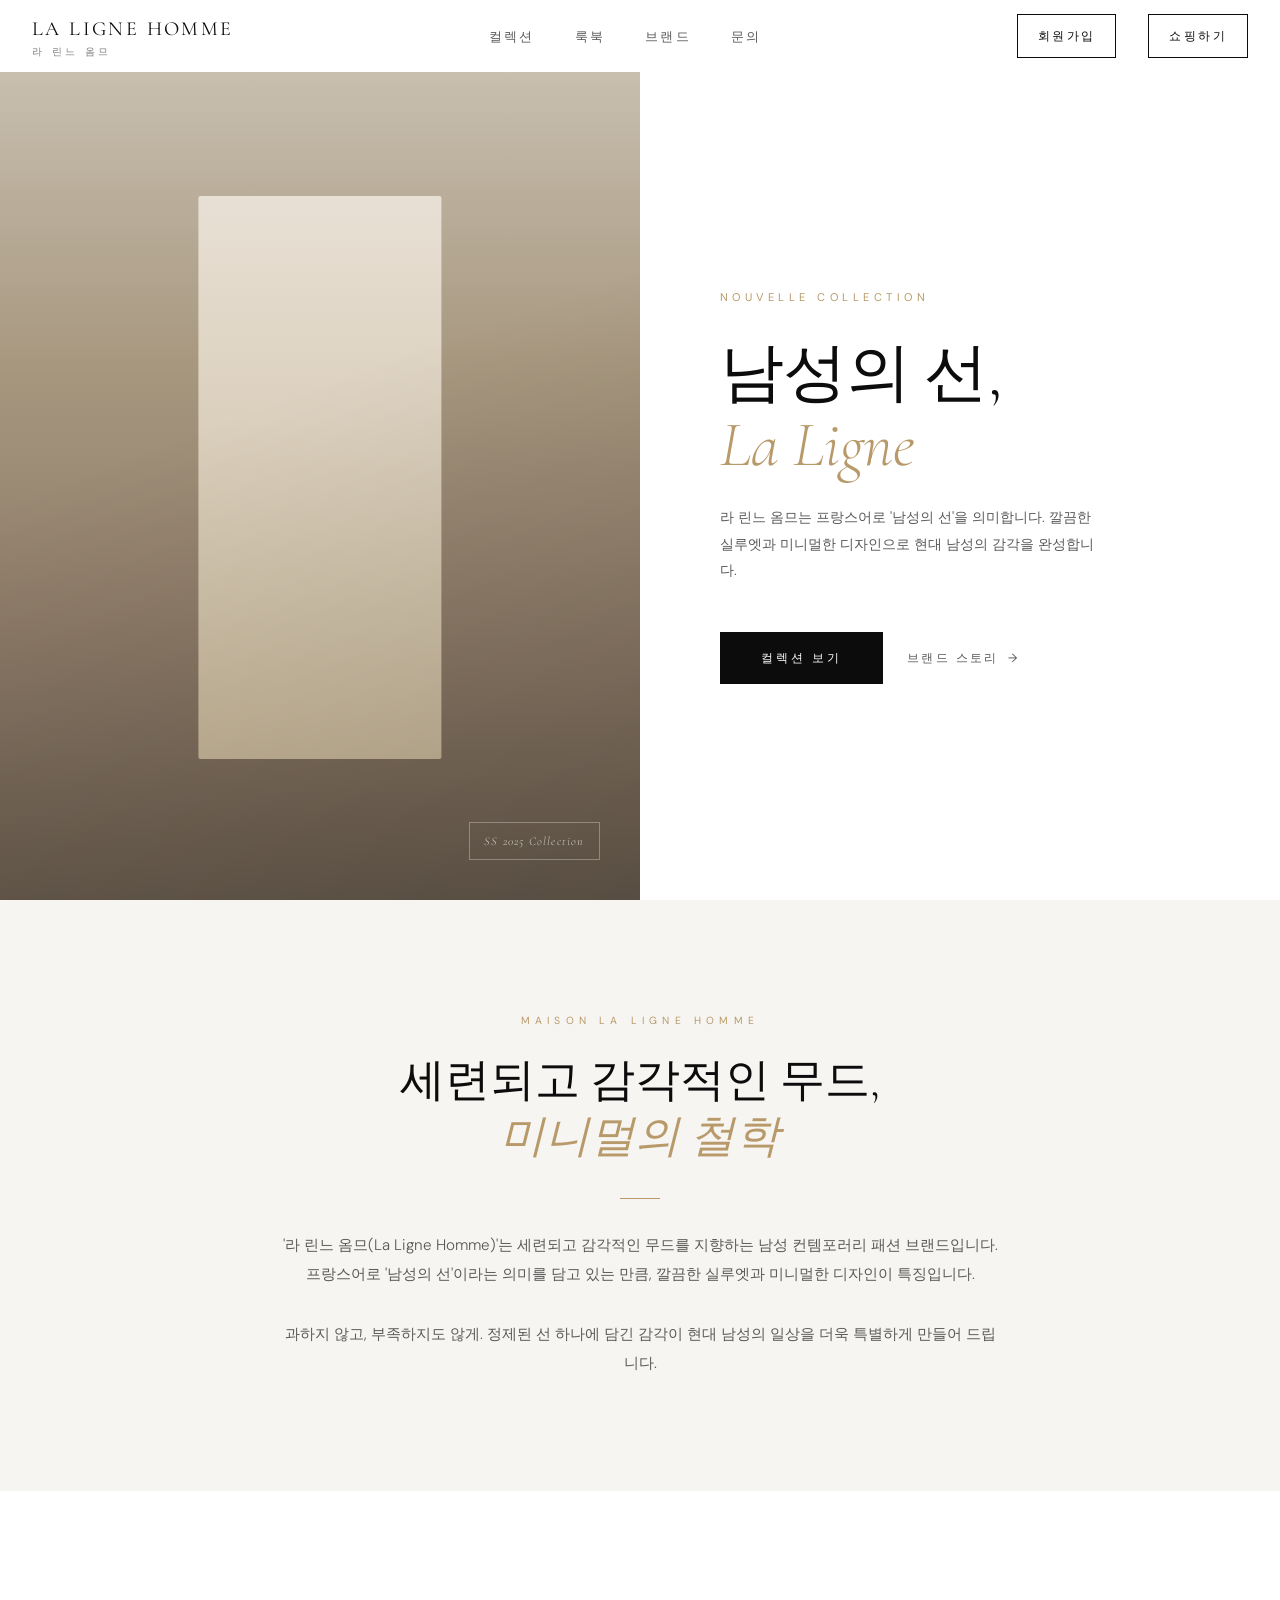
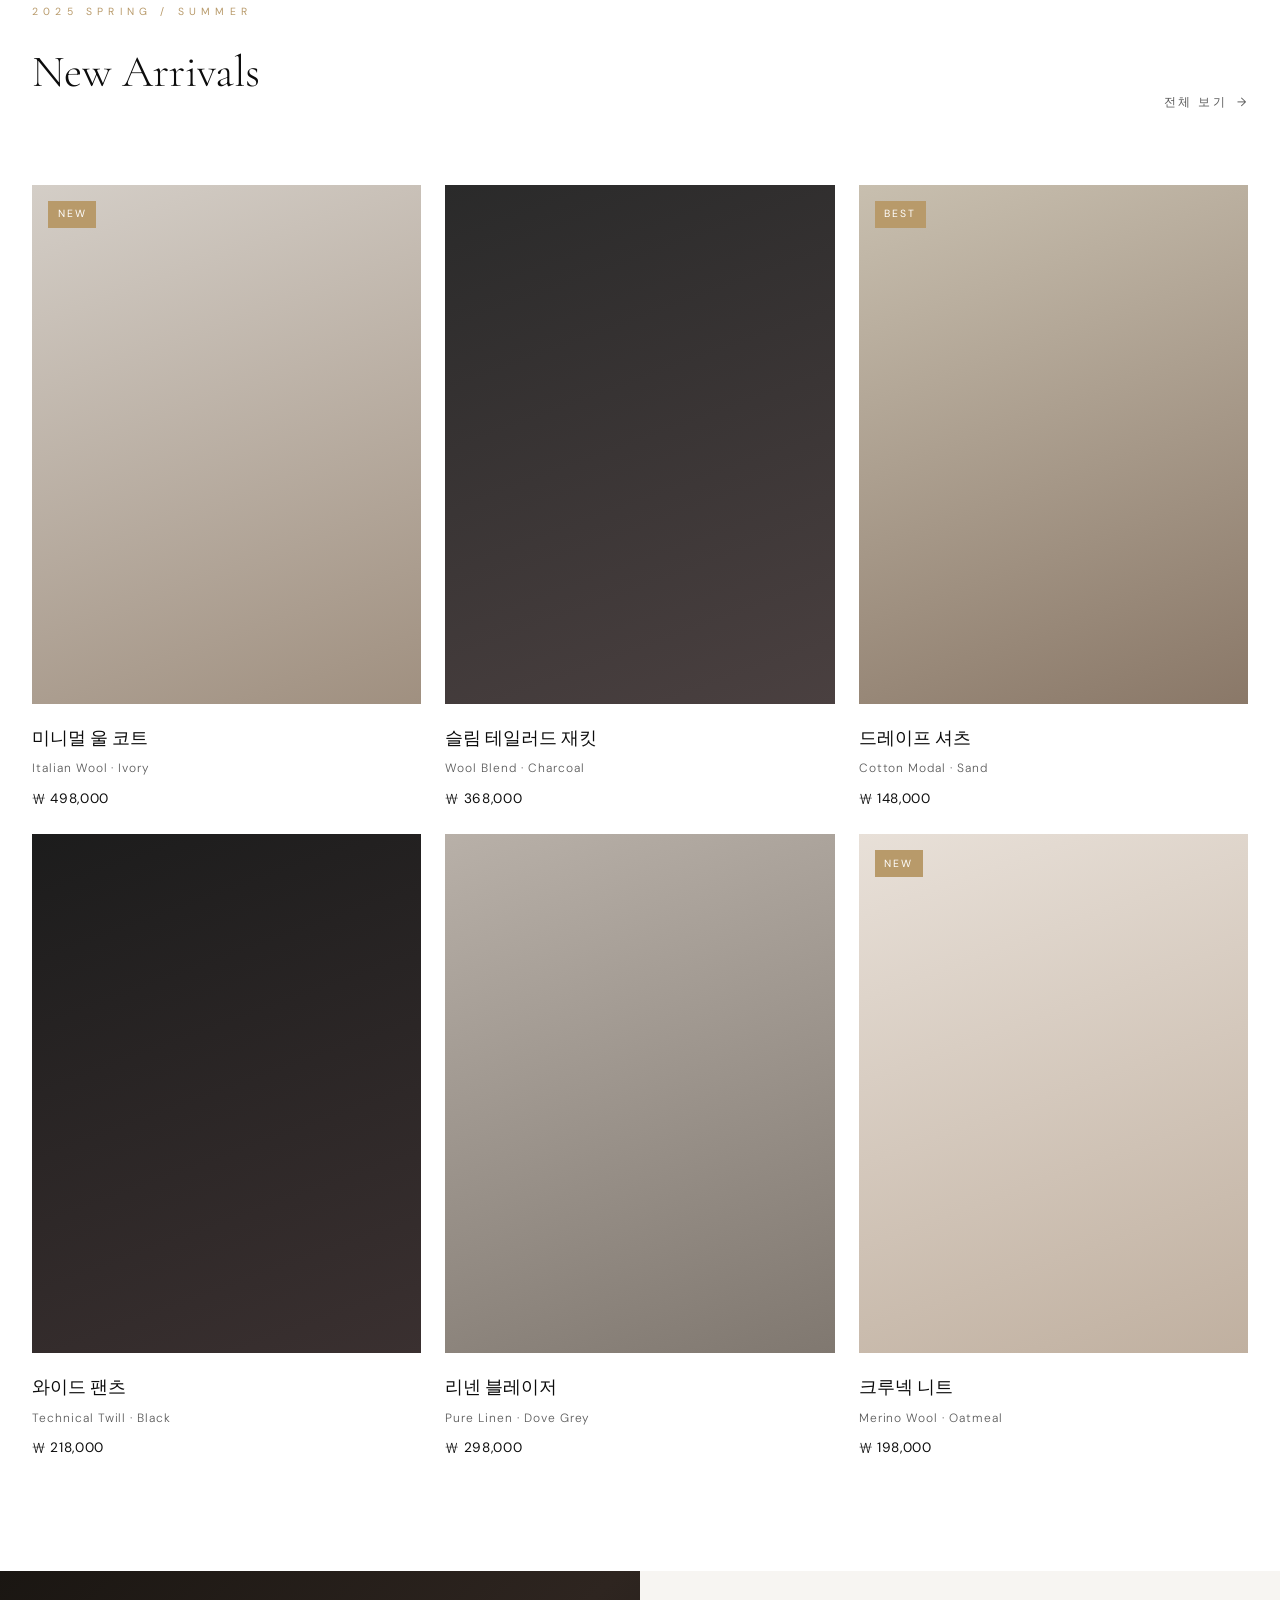
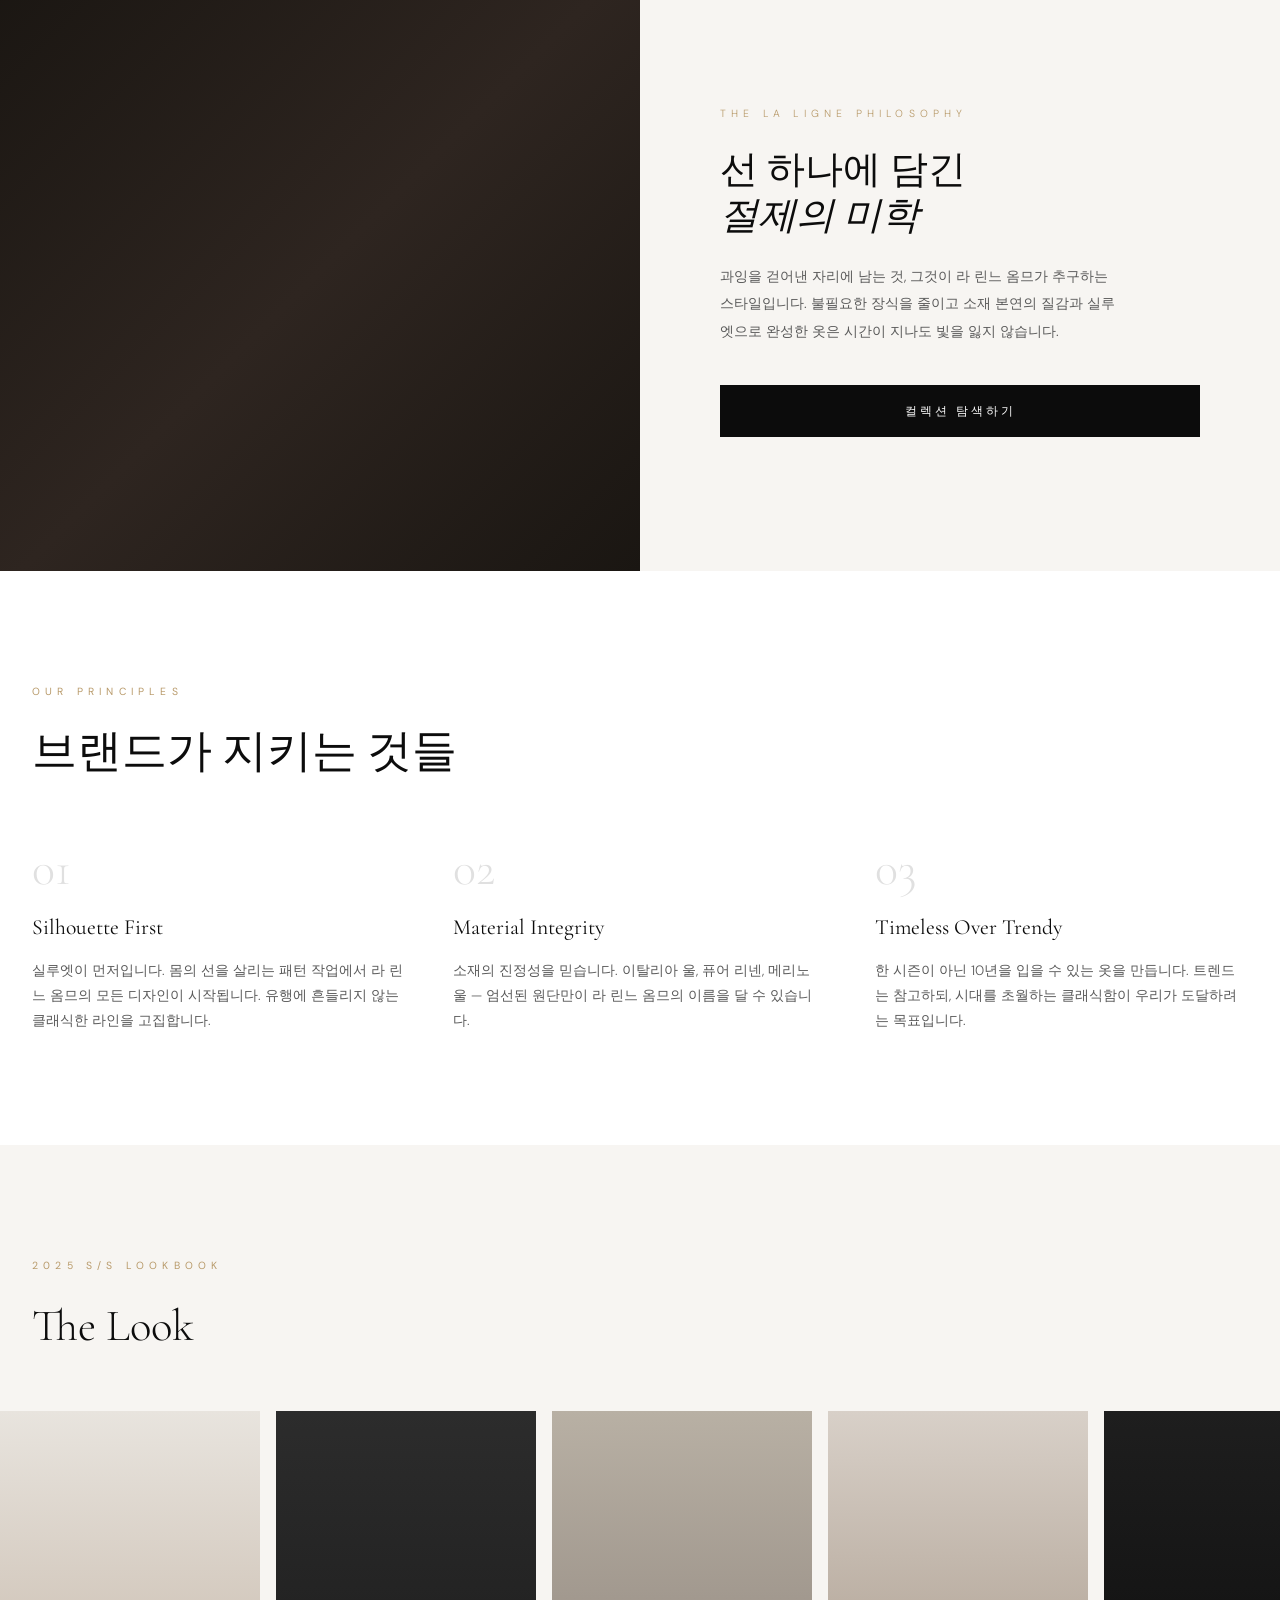
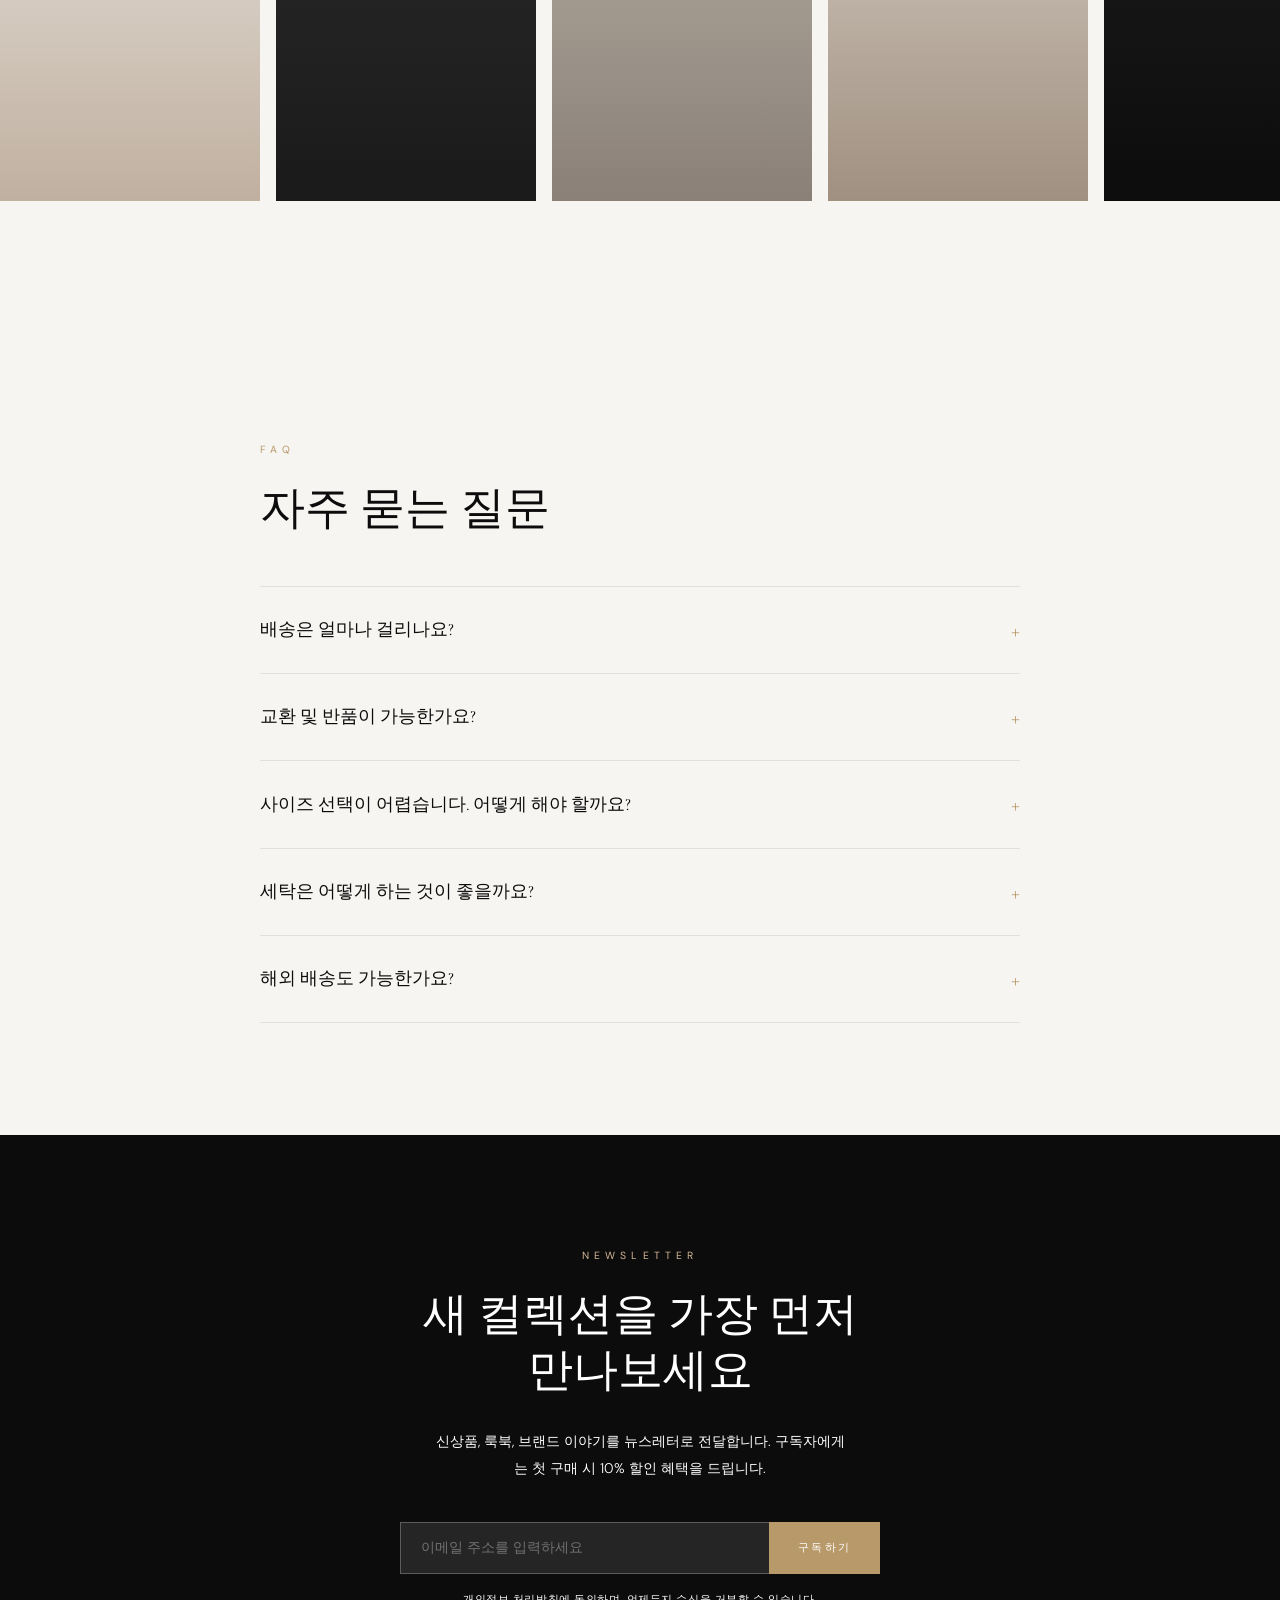
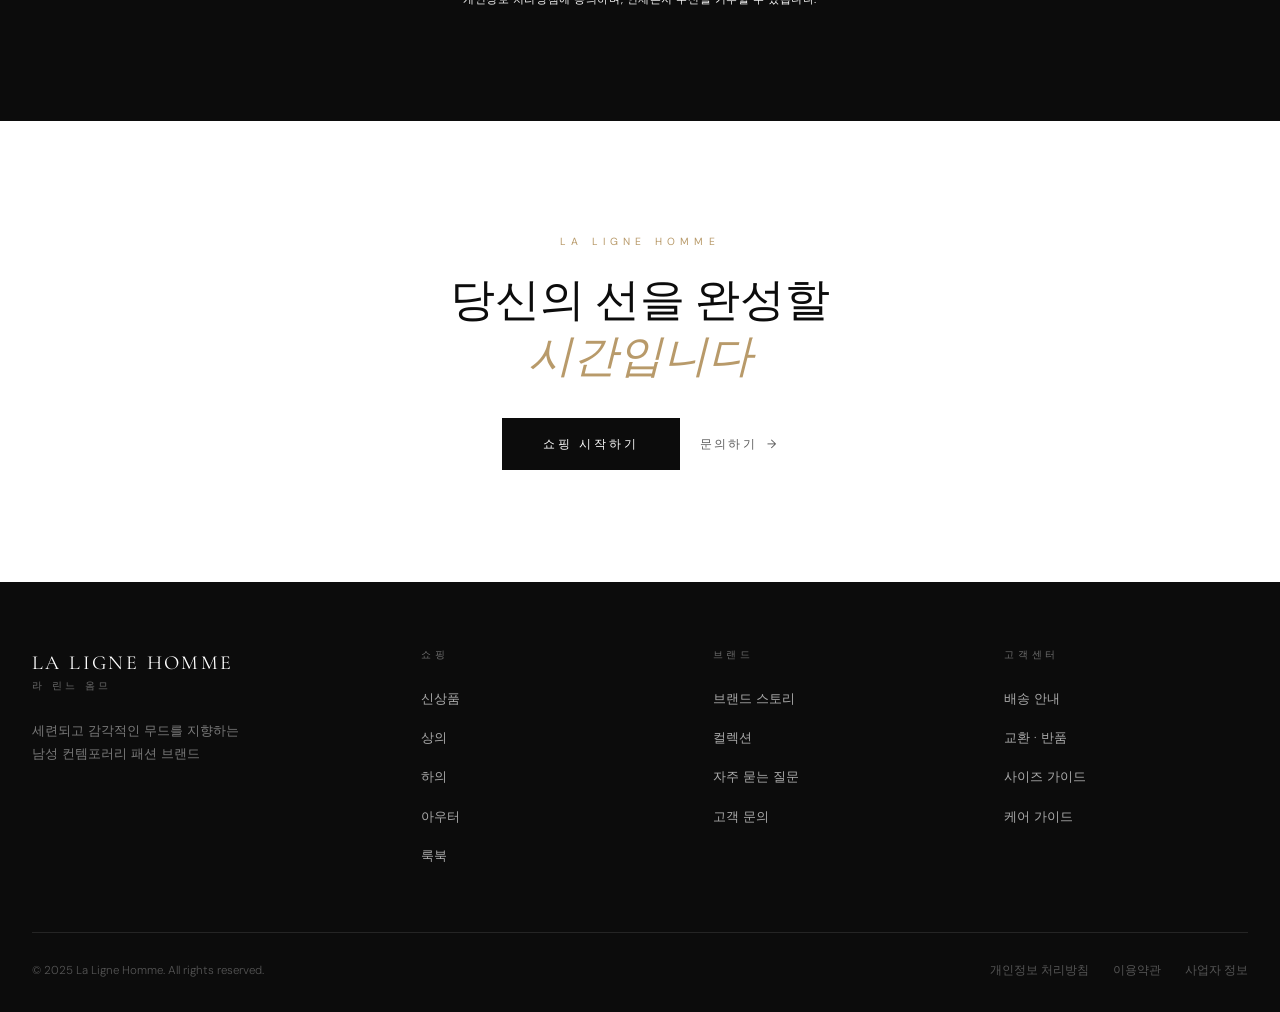
==== commit 9feb82b6: "feat: add signup page and link from header" ====
--- a/index.html
+++ b/index.html
@@ -1000,7 +1000,8 @@
       </ul>
 
       <div class="nav-right">
-        <a href="#collection" class="btn-header desktop-only">쇼핑하기</a>
+        <a href="signup.html" class="btn-header desktop-only">회원가입</a>
+        <a href="#collection" class="btn-header desktop-only" style="margin-left:0.5rem;">쇼핑하기</a>
         <button
           class="hamburger"
           id="hamburger"
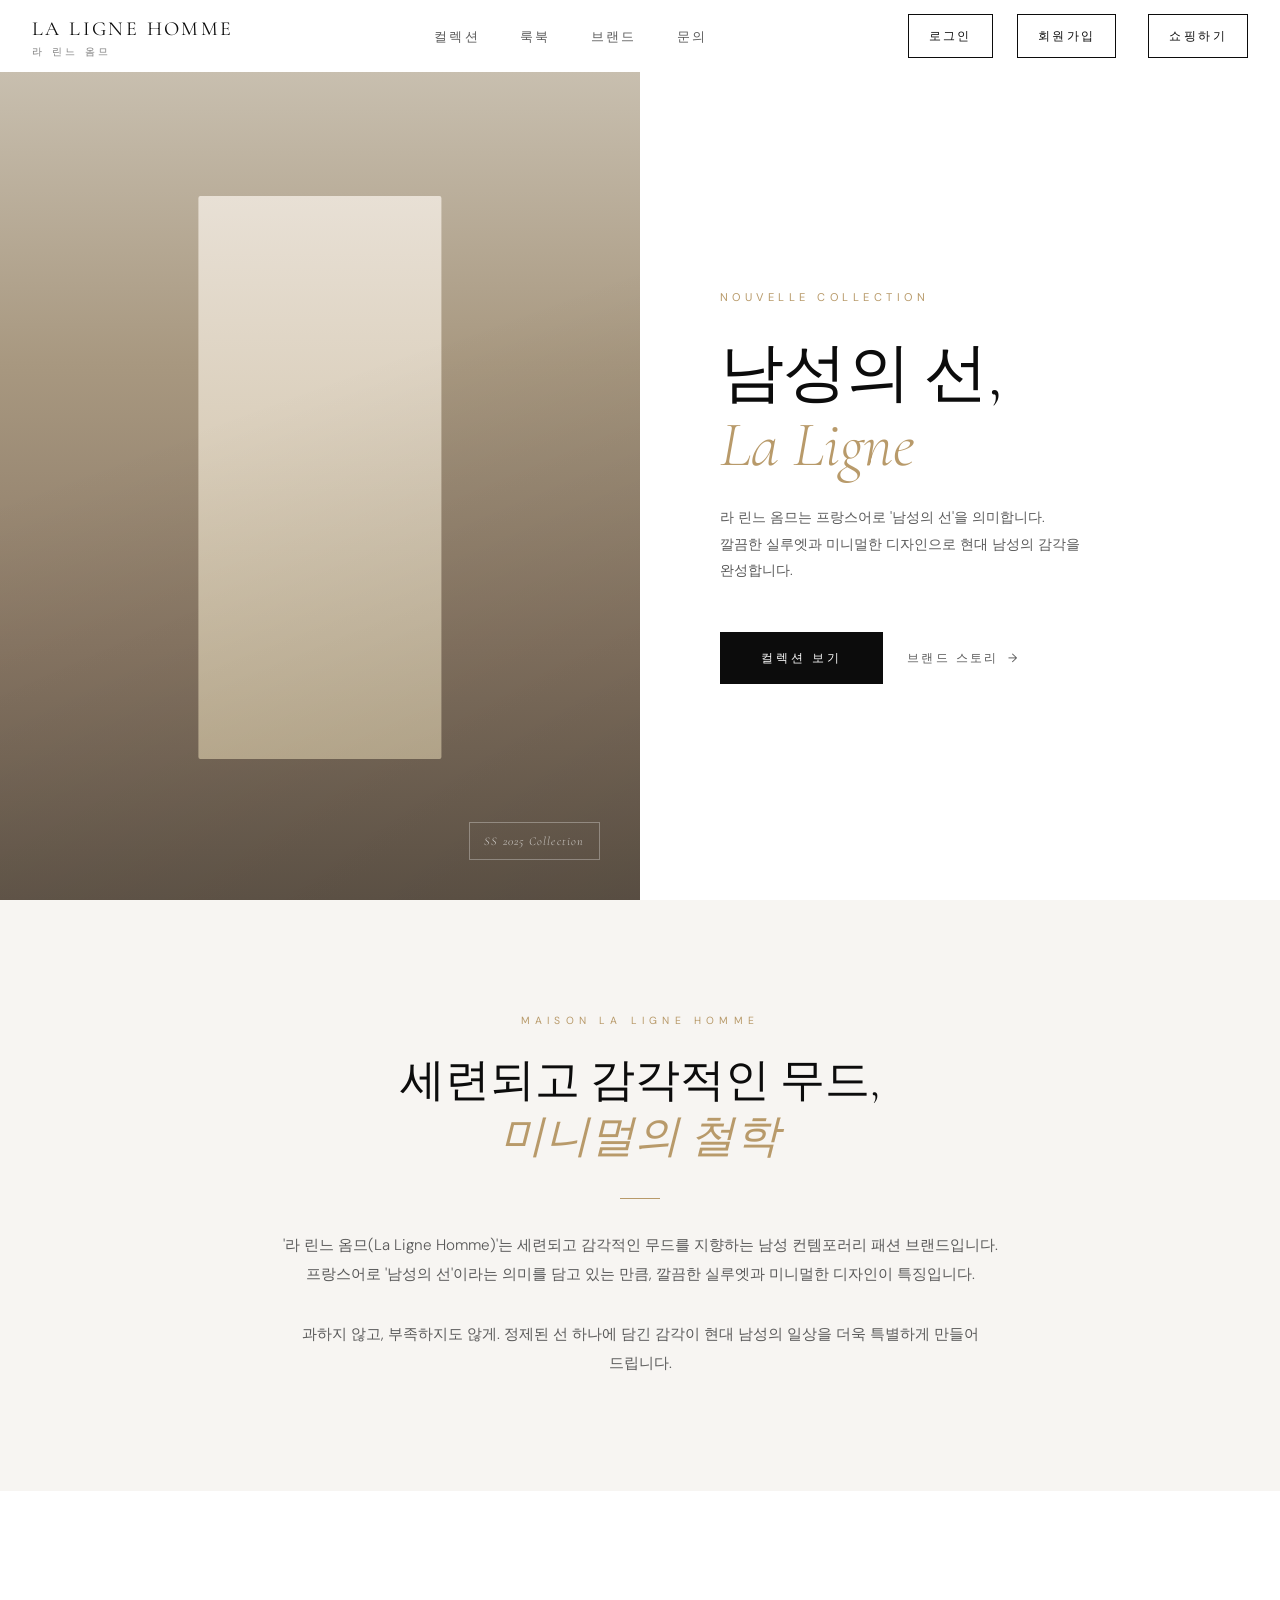
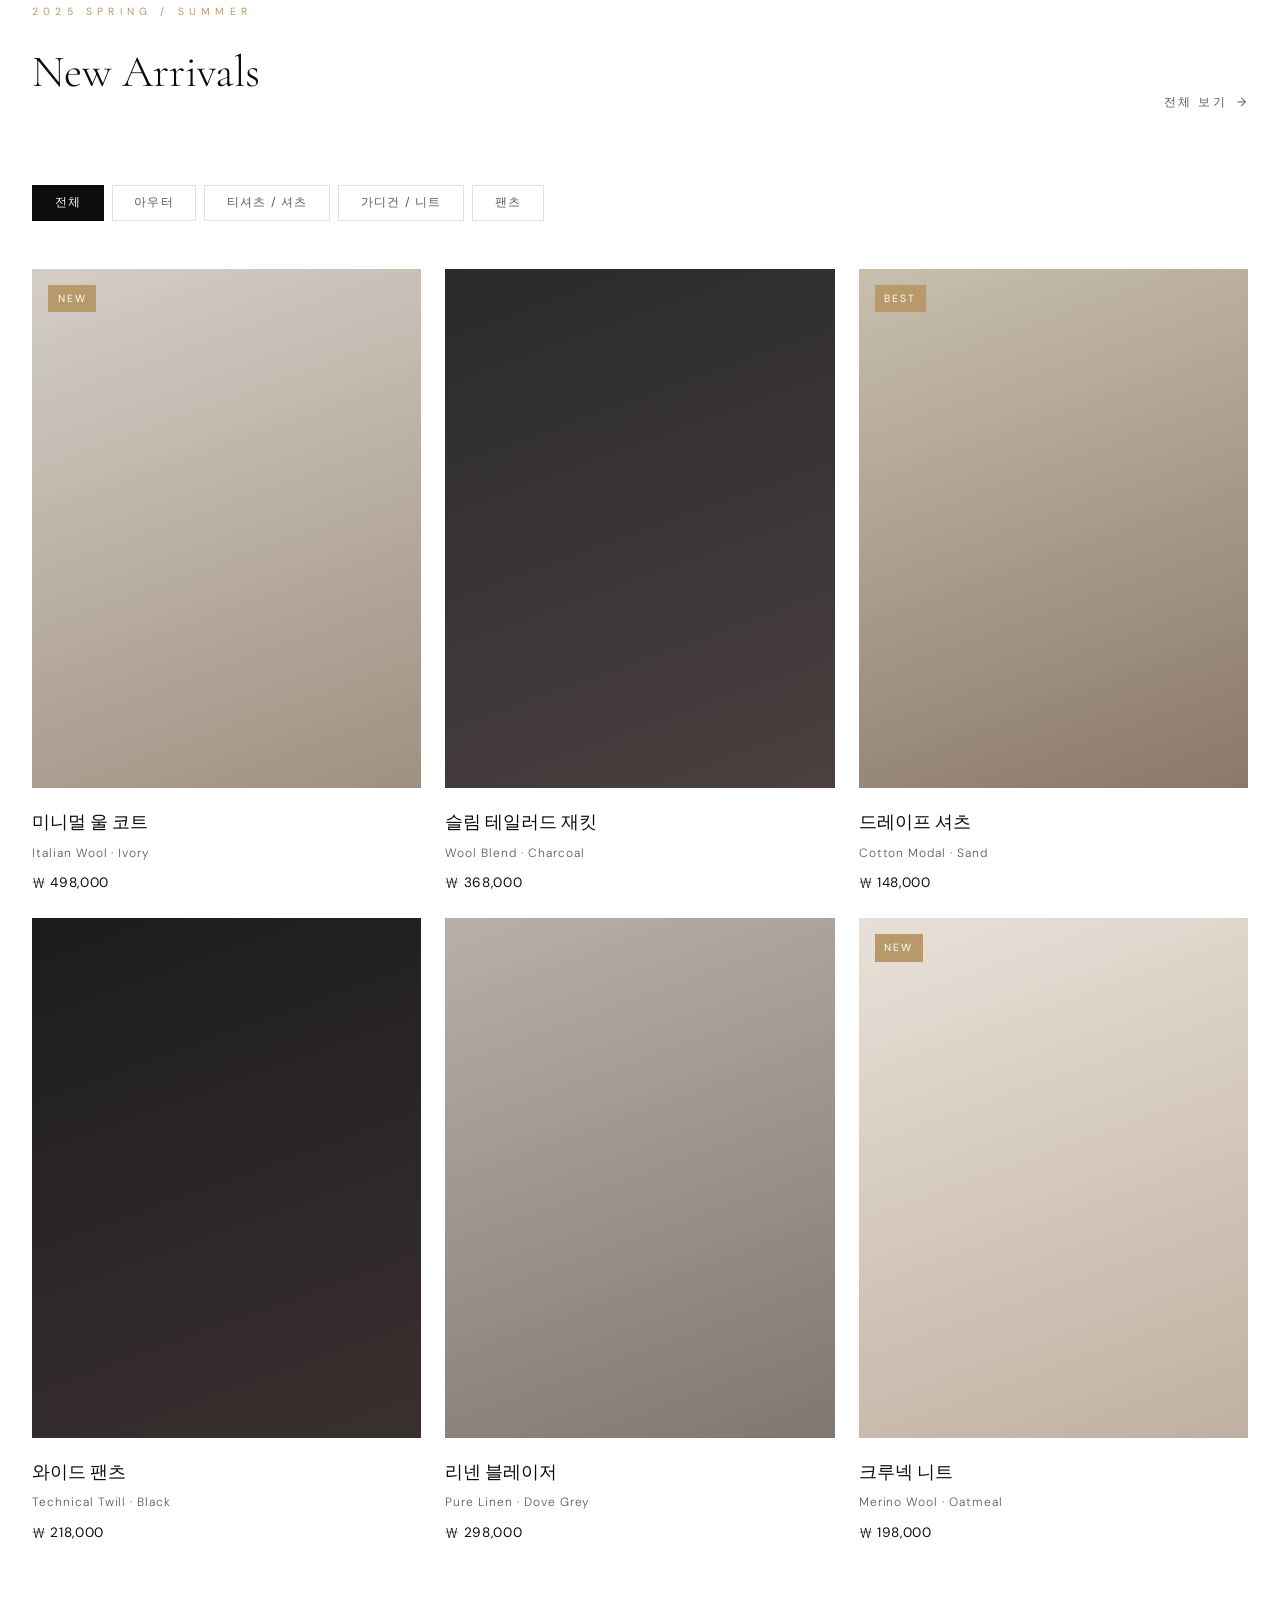
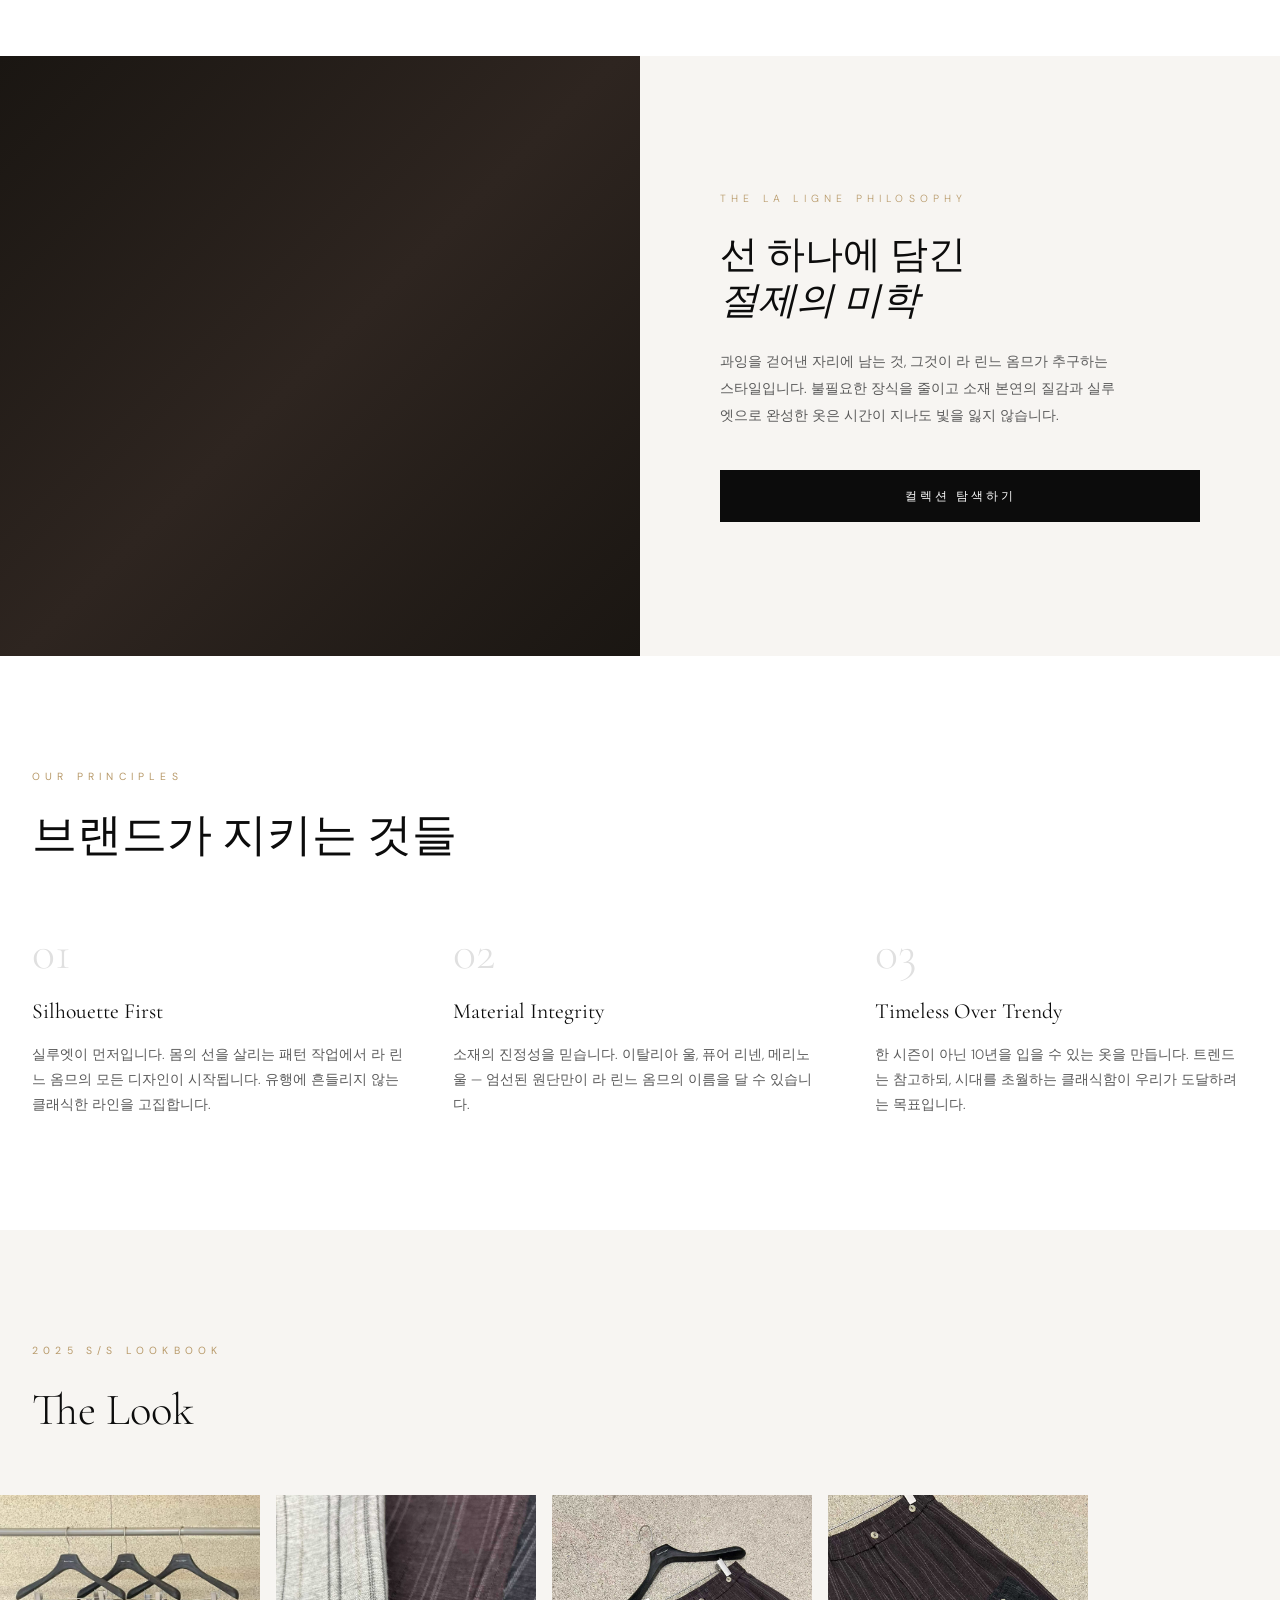
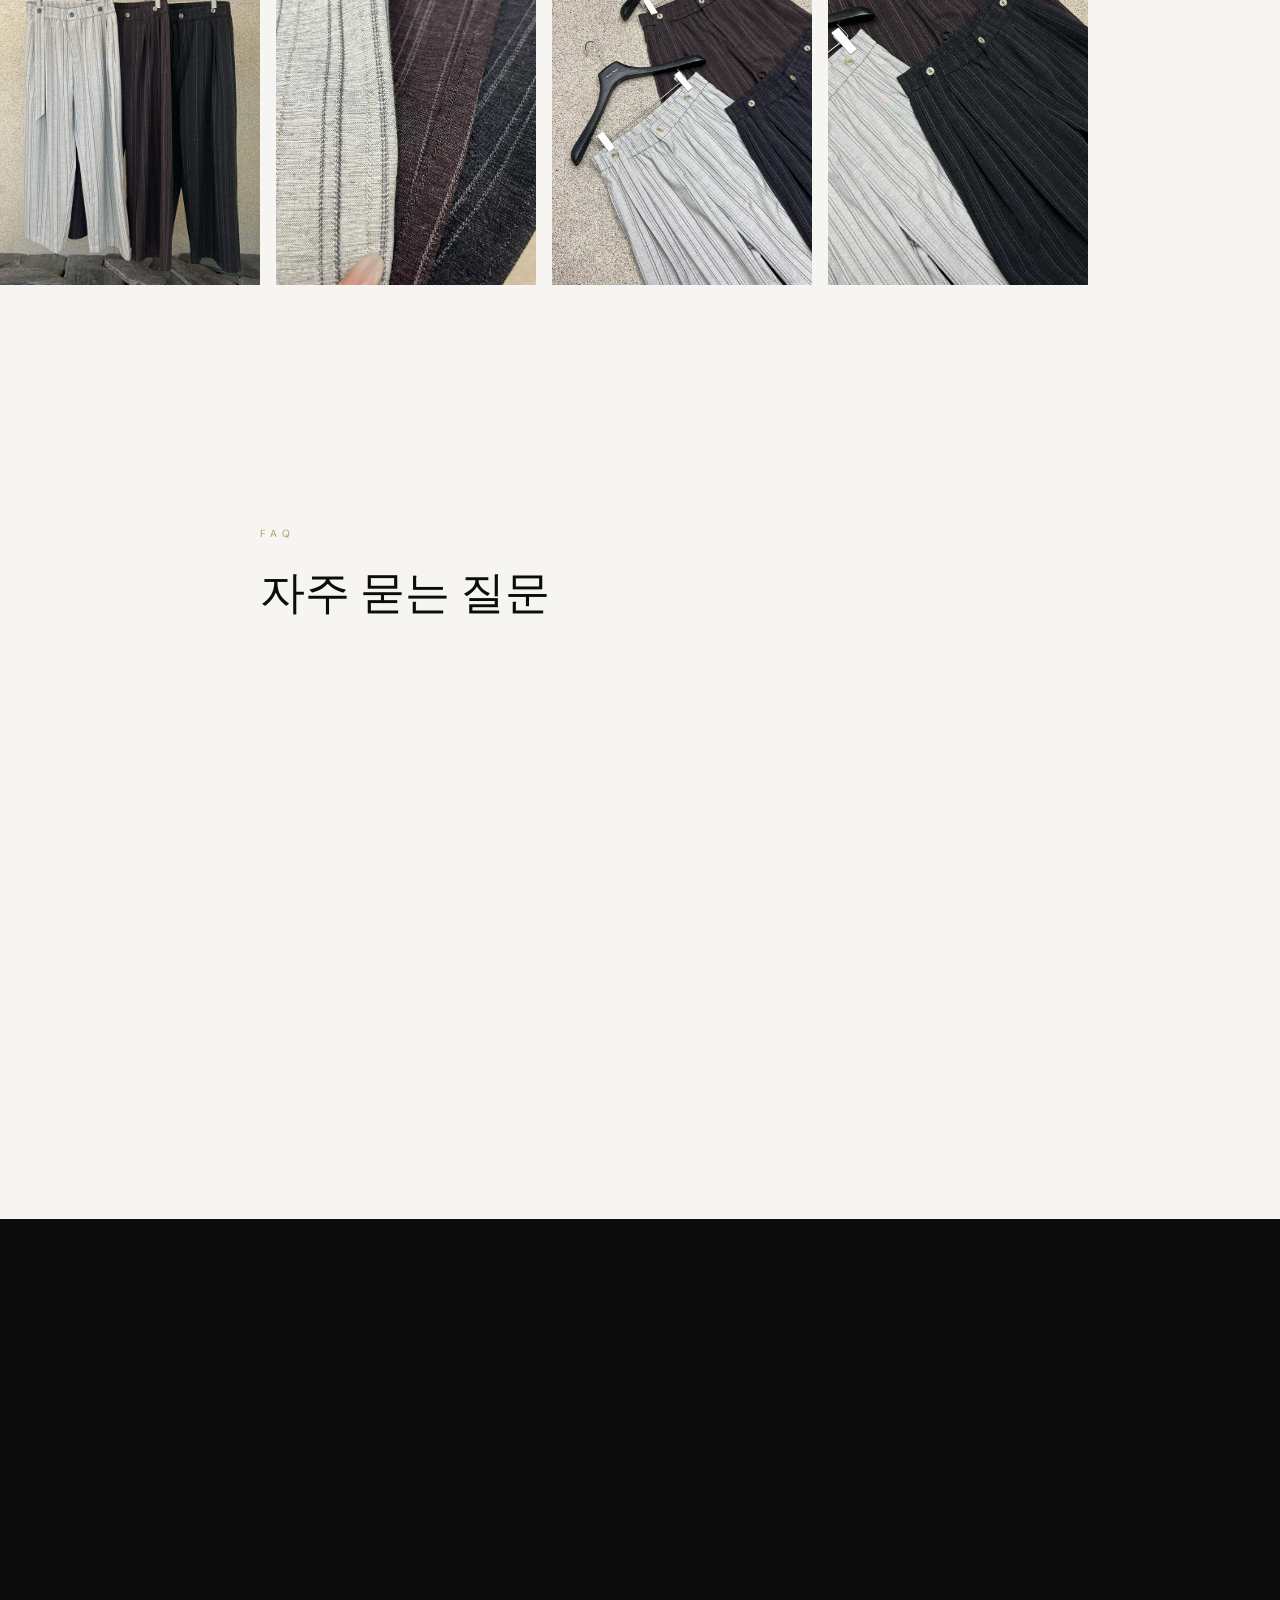
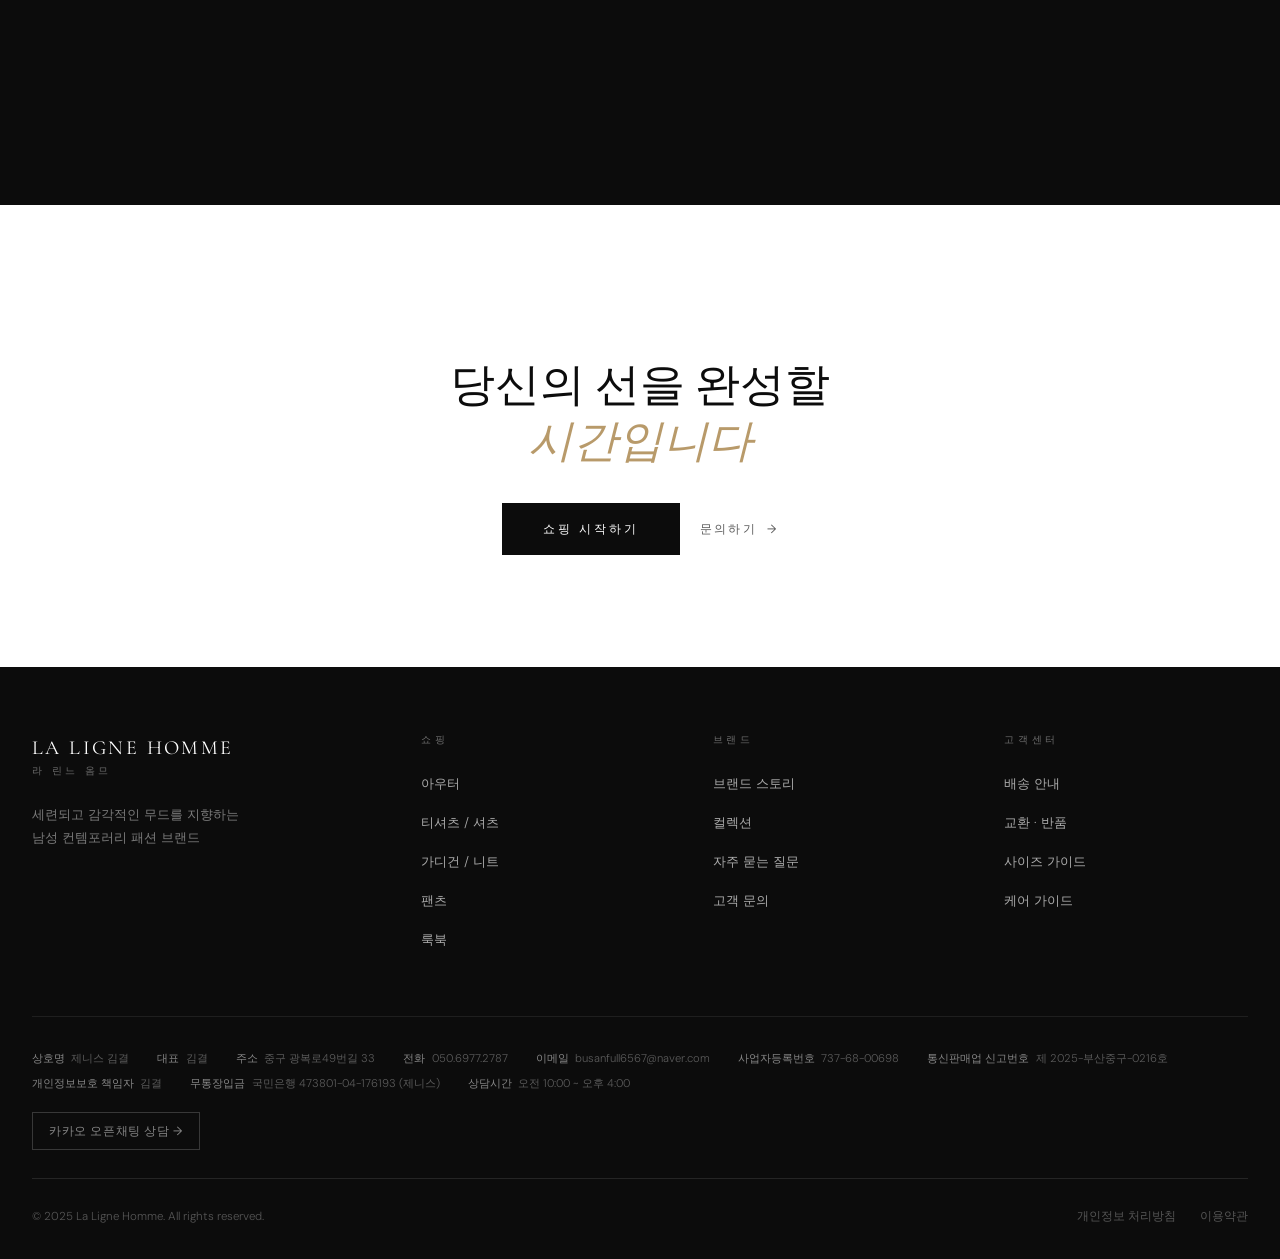
==== commit 216103d8: "feat: add login page, auth system, product categories, business info, and lookbook images - Add logi" ====
--- a/index.html
+++ b/index.html
@@ -325,6 +325,7 @@
       color: var(--color-text-sub);
       max-width: 38ch;
       margin-bottom: 3rem;
+      word-break: keep-all;
     }
 
     .hero-cta-group {
@@ -434,6 +435,7 @@
       font-weight: 300;
       line-height: 1.95;
       color: var(--color-text-sub);
+      word-break: keep-all;
     }
 
     .brand-divider {
@@ -645,13 +647,9 @@
       width: 100%;
       height: 100%;
       transition: transform 0.6s var(--ease-out);
-    }
-
-    .look-1 { background: linear-gradient(180deg, #e8e4de 0%, #c0b0a0 100%); }
-    .look-2 { background: linear-gradient(180deg, #2c2c2c 0%, #1a1a1a 100%); }
-    .look-3 { background: linear-gradient(180deg, #b8b0a4 0%, #8a8078 100%); }
-    .look-4 { background: linear-gradient(180deg, #d8d0c8 0%, #a09080 100%); }
-    .look-5 { background: linear-gradient(180deg, #1e1e1e 0%, #0c0c0c 100%); }
+      object-fit: cover;
+      display: block;
+    }
 
     /* ─── Newsletter ─────────────────────────────────── */
     .newsletter {
@@ -968,6 +966,81 @@
       .footer-top { grid-template-columns: 1fr; }
       .hero-content { padding: 3rem 1.25rem; }
     }
+
+    /* ─── Category Nav ───────────────────────────────── */
+    .category-nav {
+      display: flex;
+      gap: 0.5rem;
+      flex-wrap: wrap;
+      margin-bottom: 3rem;
+    }
+
+    .cat-btn {
+      padding: 0.55rem 1.35rem;
+      font-family: var(--font-sans);
+      font-size: 0.75rem;
+      font-weight: 400;
+      letter-spacing: 0.1em;
+      border: 1px solid var(--color-border);
+      background: transparent;
+      color: var(--color-text-sub);
+      cursor: pointer;
+      transition: background 0.2s, color 0.2s, border-color 0.2s;
+    }
+
+    .cat-btn.active,
+    .cat-btn:hover {
+      background: var(--color-text);
+      color: var(--color-bg);
+      border-color: var(--color-text);
+    }
+
+    /* ─── Footer Business Info ───────────────────────── */
+    .footer-biz {
+      border-top: 1px solid rgba(255,255,255,0.08);
+      padding: 2rem 0 1.75rem;
+    }
+
+    .footer-biz-info {
+      display: flex;
+      flex-wrap: wrap;
+      gap: 0.35rem 1.75rem;
+      font-size: 0.7rem;
+      font-weight: 300;
+      color: rgba(255,255,255,0.32);
+      line-height: 1.65;
+    }
+
+    .footer-biz-info span {
+      display: inline-flex;
+      gap: 0.4rem;
+      align-items: baseline;
+    }
+
+    .footer-biz-info strong {
+      font-weight: 400;
+      color: rgba(255,255,255,0.5);
+      white-space: nowrap;
+    }
+
+    .footer-kakao {
+      display: inline-flex;
+      align-items: center;
+      gap: 0.45rem;
+      margin-top: 1.25rem;
+      font-size: 0.75rem;
+      font-weight: 400;
+      letter-spacing: 0.05em;
+      color: rgba(255,255,255,0.5);
+      border: 1px solid rgba(255,255,255,0.18);
+      padding: 0.5rem 1rem;
+      transition: color 0.2s, border-color 0.2s;
+    }
+
+    .footer-kakao:hover {
+      color: var(--color-gold-lt);
+      border-color: var(--color-gold-lt);
+    }
   </style>
 </head>
 
@@ -999,8 +1072,11 @@
         <li><a href="#faq">문의</a></li>
       </ul>
 
-      <div class="nav-right">
-        <a href="signup.html" class="btn-header desktop-only">회원가입</a>
+      <div class="nav-right" id="nav-right">
+        <a href="login.html" class="btn-header desktop-only" id="btn-login">로그인</a>
+        <a href="signup.html" class="btn-header desktop-only" id="btn-signup">회원가입</a>
+        <span class="nav-user desktop-only" id="nav-user" style="display:none;font-size:0.78rem;font-weight:400;letter-spacing:0.05em;color:var(--color-text-sub);"></span>
+        <button class="btn-header desktop-only" id="btn-logout" style="display:none;">로그아웃</button>
         <a href="#collection" class="btn-header desktop-only" style="margin-left:0.5rem;">쇼핑하기</a>
         <button
           class="hamburger"
@@ -1033,7 +1109,7 @@
           남성의 선,<br /><em>La Ligne</em>
         </h1>
         <p class="hero-subtitle fade-in fade-in-delay-2">
-          라 린느 옴므는 프랑스어로 '남성의 선'을 의미합니다.
+          라 린느 옴므는 프랑스어로 '남성의 선'을 의미합니다.<br />
           깔끔한 실루엣과 미니멀한 디자인으로
           현대 남성의 감각을 완성합니다.
         </p>
@@ -1055,7 +1131,8 @@
           <div class="brand-divider fade-in"></div>
           <p class="section-body fade-in fade-in-delay-2">
             '라 린느 옴므(La Ligne Homme)'는 세련되고 감각적인 무드를 지향하는
-            남성 컨템포러리 패션 브랜드입니다. 프랑스어로 '남성의 선'이라는 의미를 담고 있는 만큼,
+            남성 컨템포러리 패션 브랜드입니다.<br />
+            프랑스어로 '남성의 선'이라는 의미를 담고 있는 만큼,
             깔끔한 실루엣과 미니멀한 디자인이 특징입니다.
             <br /><br />
             과하지 않고, 부족하지도 않게. 정제된 선 하나에 담긴 감각이
@@ -1077,6 +1154,14 @@
           </div>
           <a href="#collection" class="btn-secondary fade-in">전체 보기</a>
         </div>
+
+        <nav class="category-nav fade-in" aria-label="상품 카테고리">
+          <button class="cat-btn active" type="button">전체</button>
+          <button class="cat-btn" type="button">아우터</button>
+          <button class="cat-btn" type="button">티셔츠 / 셔츠</button>
+          <button class="cat-btn" type="button">가디건 / 니트</button>
+          <button class="cat-btn" type="button">팬츠</button>
+        </nav>
 
         <div class="collection-grid" role="list">
 
@@ -1223,20 +1308,17 @@
       </div>
 
       <div class="lookbook-strip" role="list" aria-label="룩북 이미지 모음">
-        <div class="look-item fade-in" role="listitem" tabindex="0" aria-label="Look 01 — Ivory Coat">
-          <div class="look-inner look-1" role="img" aria-label="아이보리 코트 룩"></div>
+        <div class="look-item fade-in" role="listitem" tabindex="0" aria-label="Look 01">
+          <img class="look-inner" src="images/look-01.jpg" alt="Look 01" />
         </div>
-        <div class="look-item fade-in fade-in-delay-1" role="listitem" tabindex="0" aria-label="Look 02 — All Black">
-          <div class="look-inner look-2" role="img" aria-label="올 블랙 룩"></div>
+        <div class="look-item fade-in fade-in-delay-1" role="listitem" tabindex="0" aria-label="Look 02">
+          <img class="look-inner" src="images/look-02.jpg" alt="Look 02" />
         </div>
-        <div class="look-item fade-in fade-in-delay-2" role="listitem" tabindex="0" aria-label="Look 03 — Tonal Beige">
-          <div class="look-inner look-3" role="img" aria-label="토널 베이지 룩"></div>
+        <div class="look-item fade-in fade-in-delay-2" role="listitem" tabindex="0" aria-label="Look 03">
+          <img class="look-inner" src="images/look-03.jpg" alt="Look 03" />
         </div>
-        <div class="look-item fade-in" role="listitem" tabindex="0" aria-label="Look 04 — Light Grey">
-          <div class="look-inner look-4" role="img" aria-label="라이트 그레이 룩"></div>
-        </div>
-        <div class="look-item fade-in fade-in-delay-1" role="listitem" tabindex="0" aria-label="Look 05 — Midnight">
-          <div class="look-inner look-5" role="img" aria-label="미드나이트 룩"></div>
+        <div class="look-item fade-in" role="listitem" tabindex="0" aria-label="Look 04">
+          <img class="look-inner" src="images/look-04.jpg" alt="Look 04" />
         </div>
       </div>
     </section>
@@ -1367,10 +1449,10 @@
         <div class="footer-col">
           <h4>쇼핑</h4>
           <ul>
-            <li><a href="#collection">신상품</a></li>
-            <li><a href="#collection">상의</a></li>
-            <li><a href="#collection">하의</a></li>
             <li><a href="#collection">아우터</a></li>
+            <li><a href="#collection">티셔츠 / 셔츠</a></li>
+            <li><a href="#collection">가디건 / 니트</a></li>
+            <li><a href="#collection">팬츠</a></li>
             <li><a href="#lookbook">룩북</a></li>
           </ul>
         </div>
@@ -1397,6 +1479,24 @@
 
       </div>
 
+      <div class="footer-biz">
+        <div class="footer-biz-info">
+          <span><strong>상호명</strong> 제니스 김결</span>
+          <span><strong>대표</strong> 김결</span>
+          <span><strong>주소</strong> 중구 광복로49번길 33</span>
+          <span><strong>전화</strong> 050.6977.2787</span>
+          <span><strong>이메일</strong> busanfull6567@naver.com</span>
+          <span><strong>사업자등록번호</strong> 737-68-00698</span>
+          <span><strong>통신판매업 신고번호</strong> 제 2025-부산중구-0216호</span>
+          <span><strong>개인정보보호 책임자</strong> 김결</span>
+          <span><strong>무통장입금</strong> 국민은행 473801-04-176193 (제니스)</span>
+          <span><strong>상담시간</strong> 오전 10:00 ~ 오후 4:00</span>
+        </div>
+        <a href="https://open.kakao.com/o/spCfHpui" target="_blank" rel="noopener noreferrer" class="footer-kakao">
+          카카오 오픈채팅 상담 →
+        </a>
+      </div>
+
       <div class="footer-bottom">
         <p class="footer-legal">
           &copy; 2025 La Ligne Homme. All rights reserved.
@@ -1404,7 +1504,6 @@
         <nav class="footer-legal-links" aria-label="법적 링크">
           <a href="#">개인정보 처리방침</a>
           <a href="#">이용약관</a>
-          <a href="#">사업자 정보</a>
         </nav>
       </div>
     </div>
@@ -1426,6 +1525,30 @@
   </style>
 
   <script>
+    // ── 로그인 상태 확인
+    const SESSION_KEY = 'laligne_session';
+    const sessionRaw = localStorage.getItem(SESSION_KEY) || sessionStorage.getItem(SESSION_KEY);
+    const session = sessionRaw ? JSON.parse(sessionRaw) : null;
+
+    const btnLogin  = document.getElementById('btn-login');
+    const btnSignup = document.getElementById('btn-signup');
+    const navUser   = document.getElementById('nav-user');
+    const btnLogout = document.getElementById('btn-logout');
+
+    if (session) {
+      btnLogin.style.display  = 'none';
+      btnSignup.style.display = 'none';
+      navUser.style.display   = '';
+      navUser.textContent     = session.name + '님';
+      btnLogout.style.display = '';
+
+      btnLogout.addEventListener('click', () => {
+        localStorage.removeItem(SESSION_KEY);
+        sessionStorage.removeItem(SESSION_KEY);
+        window.location.reload();
+      });
+    }
+
     // Header scroll effect
     const header = document.getElementById('header');
     const onScroll = () => {
@@ -1479,6 +1602,14 @@
     } else {
       fadeEls.forEach(el => el.classList.add('visible'));
     }
+
+    // Category nav tab toggle
+    document.querySelectorAll('.cat-btn').forEach(btn => {
+      btn.addEventListener('click', () => {
+        document.querySelectorAll('.cat-btn').forEach(b => b.classList.remove('active'));
+        btn.classList.add('active');
+      });
+    });
 
     // Newsletter form
     const form = document.querySelector('.newsletter-form');
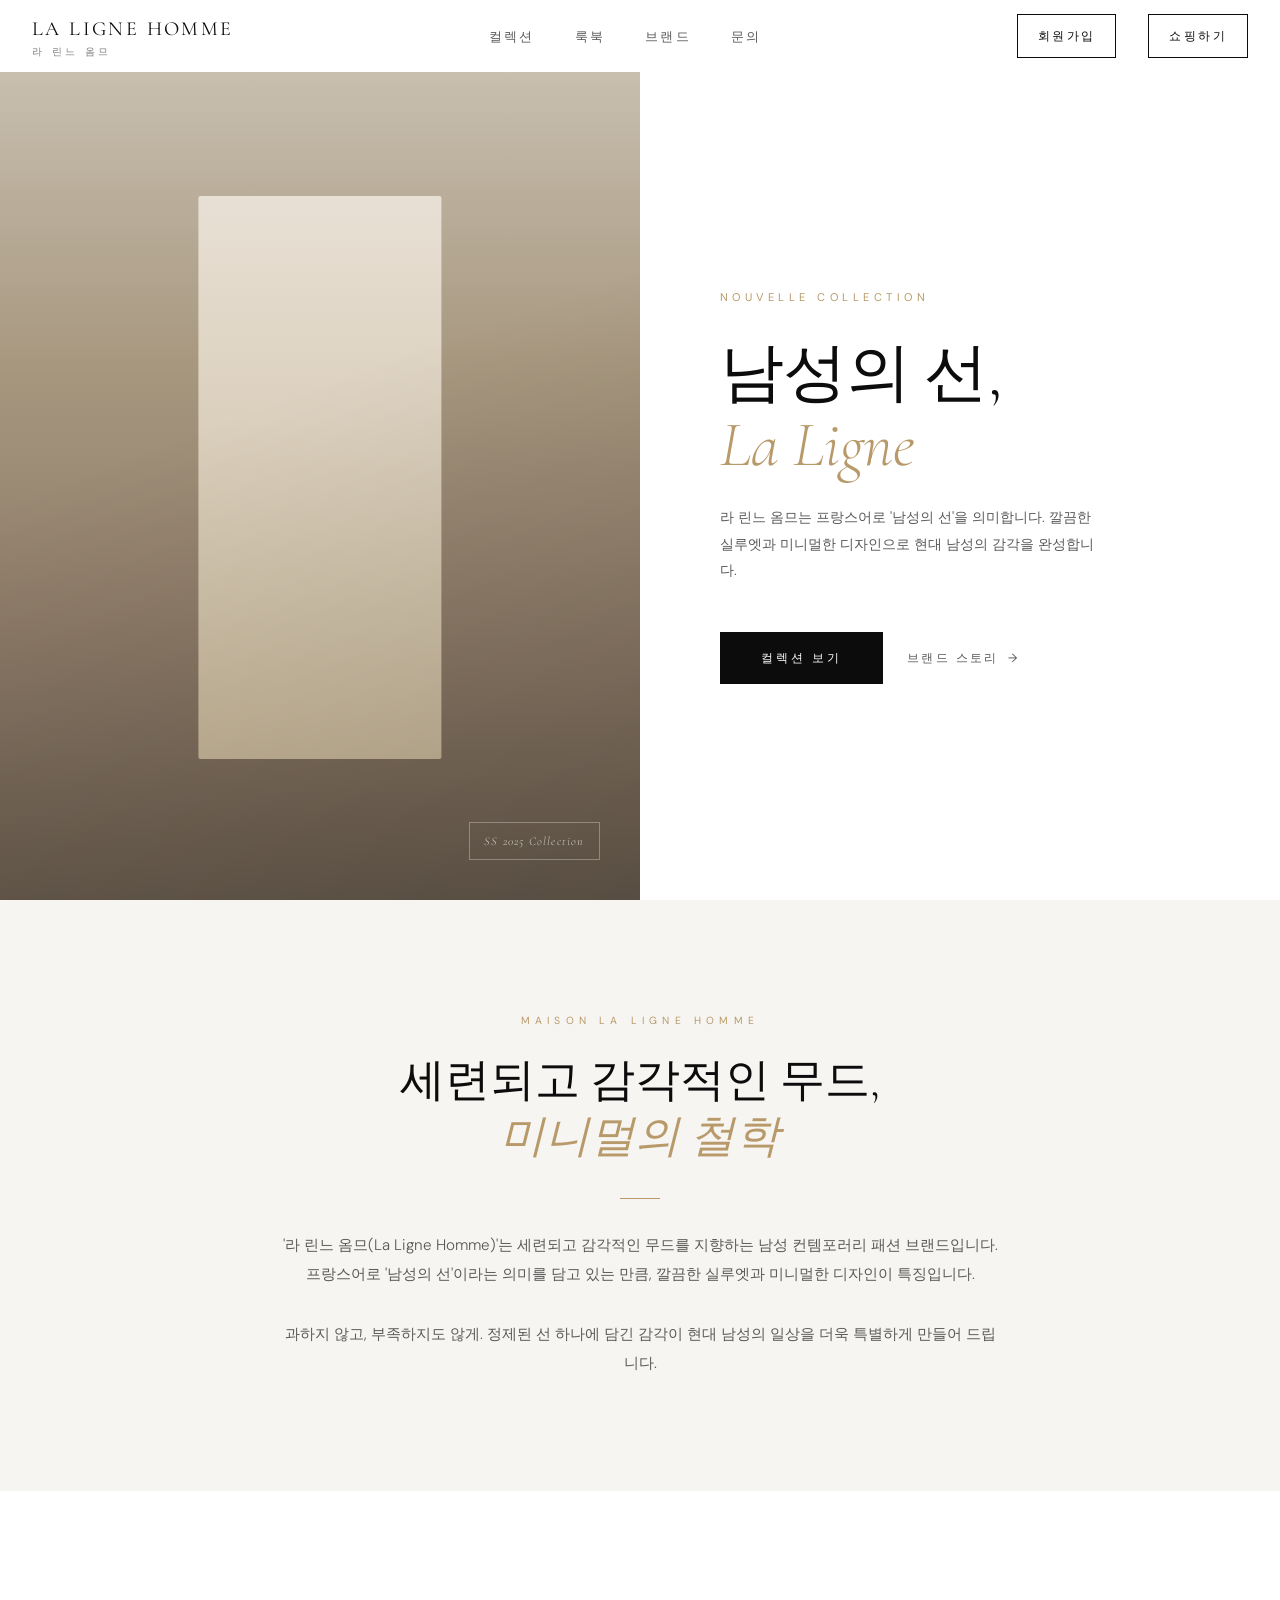
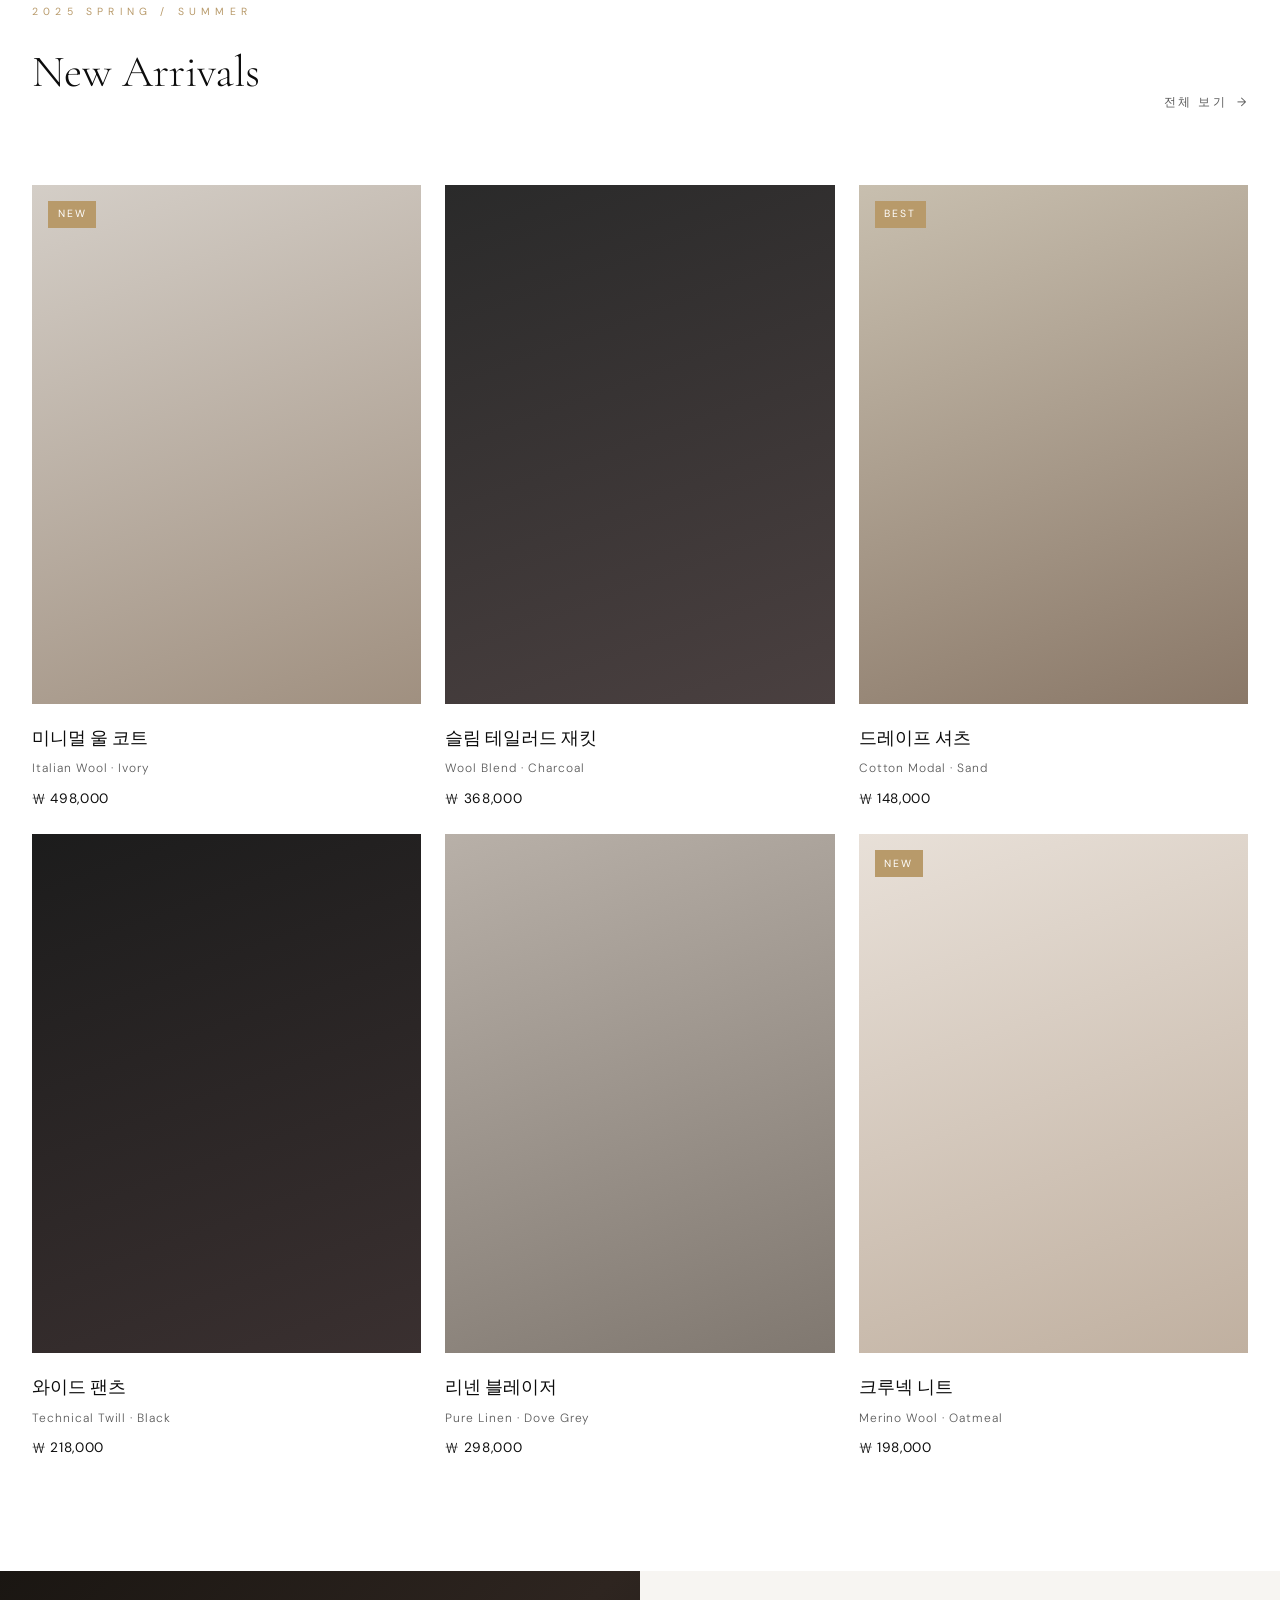
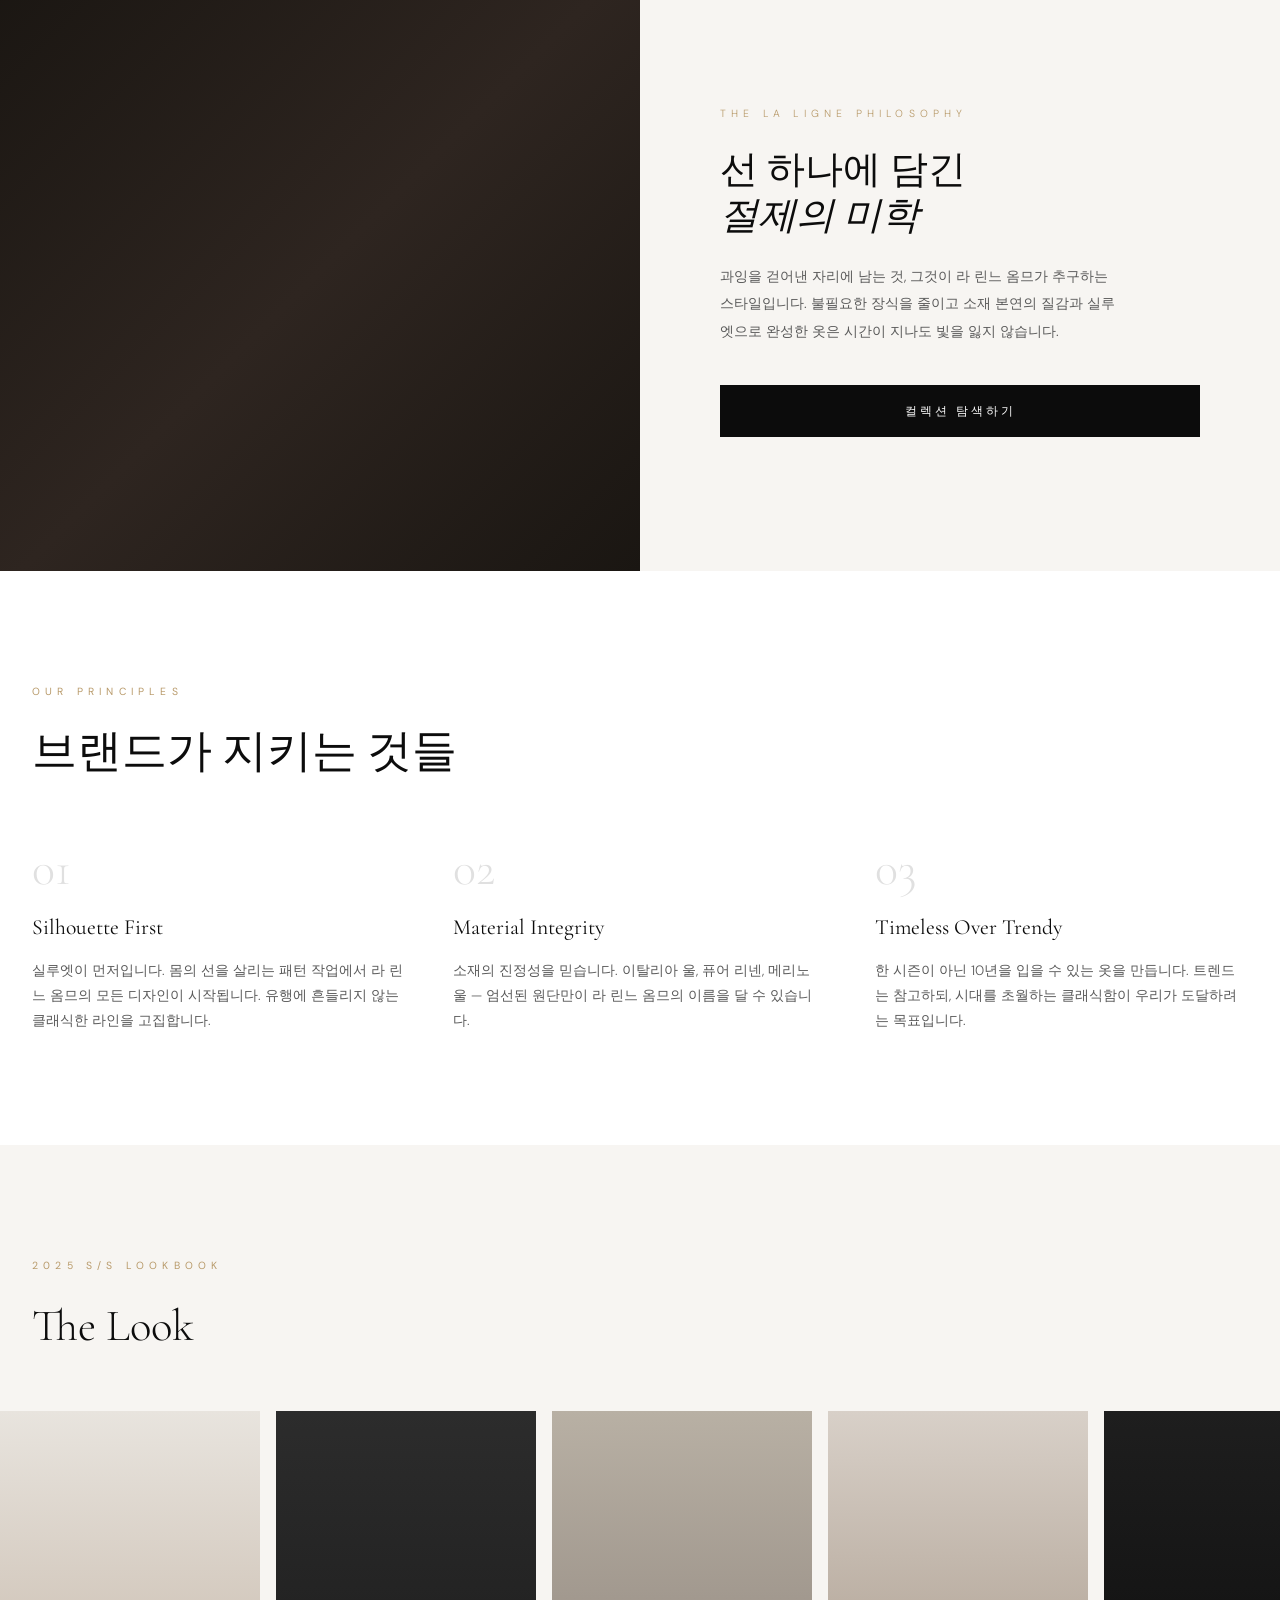
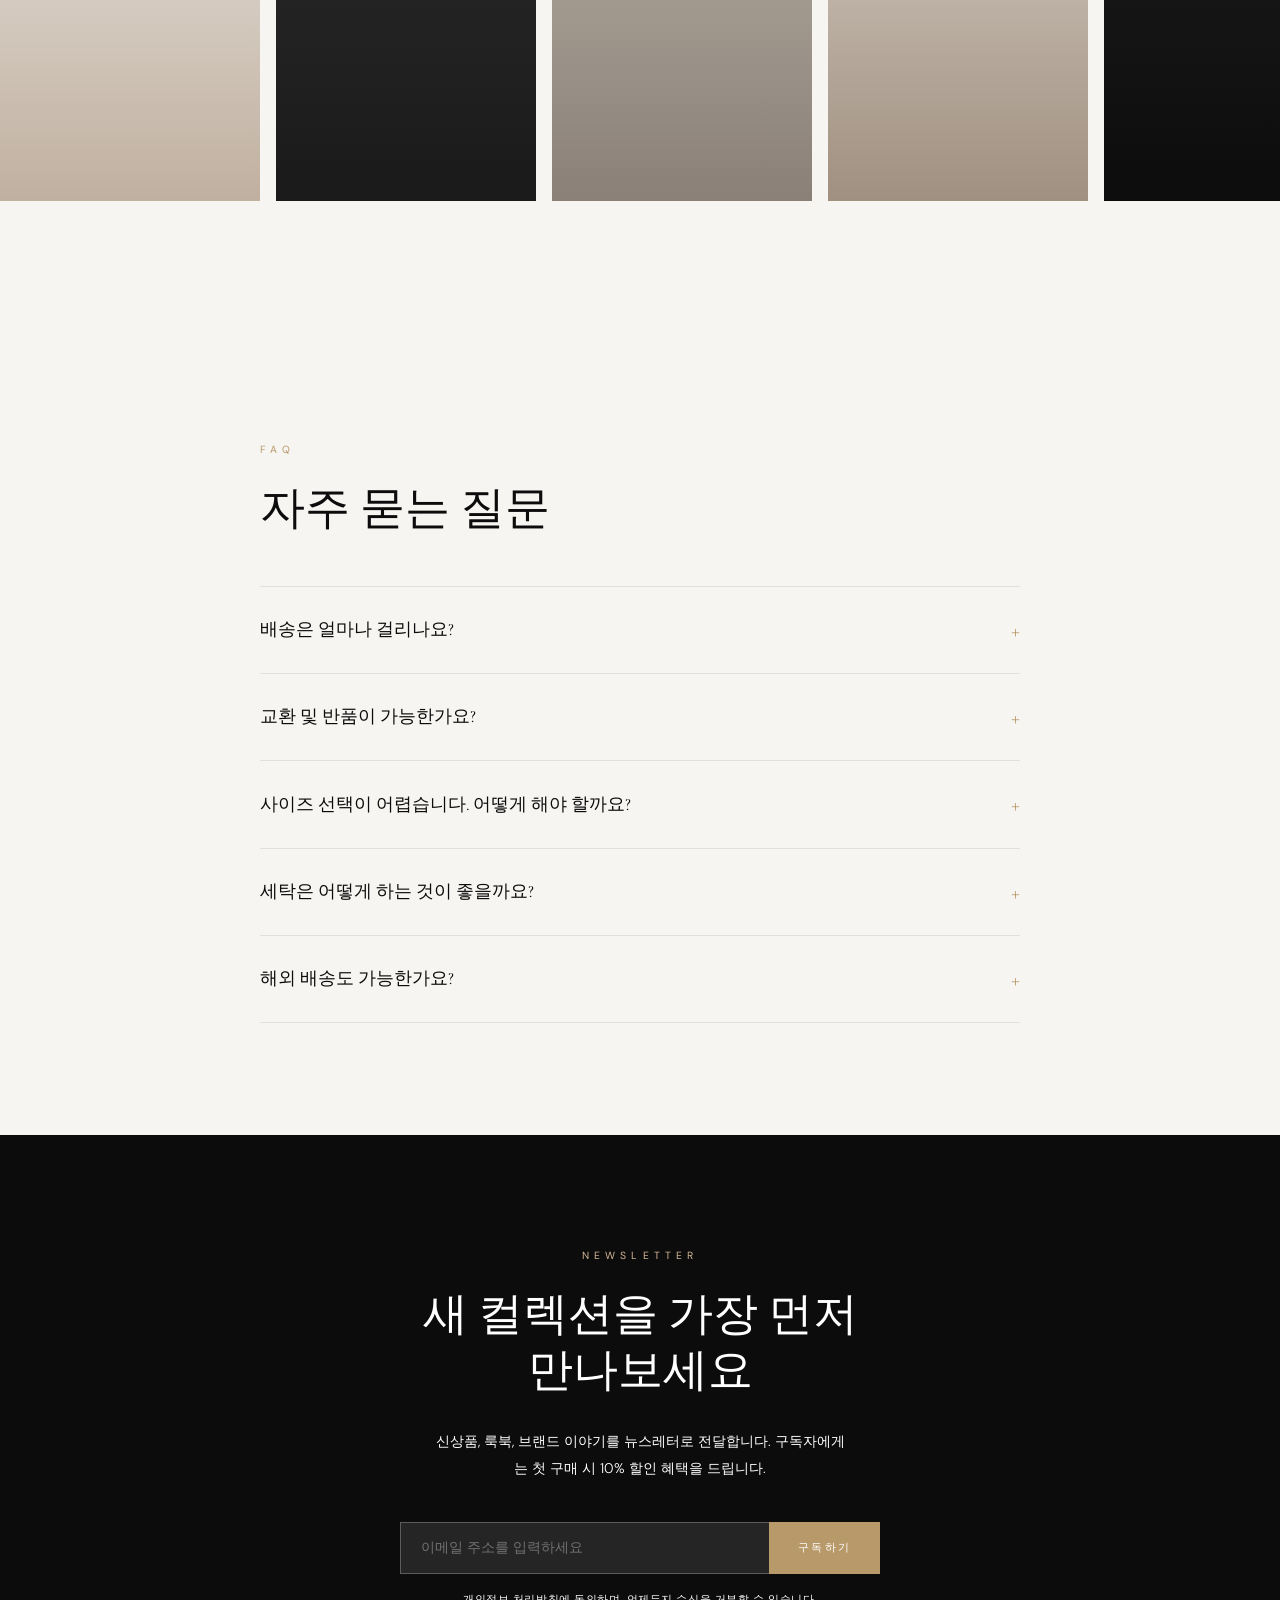
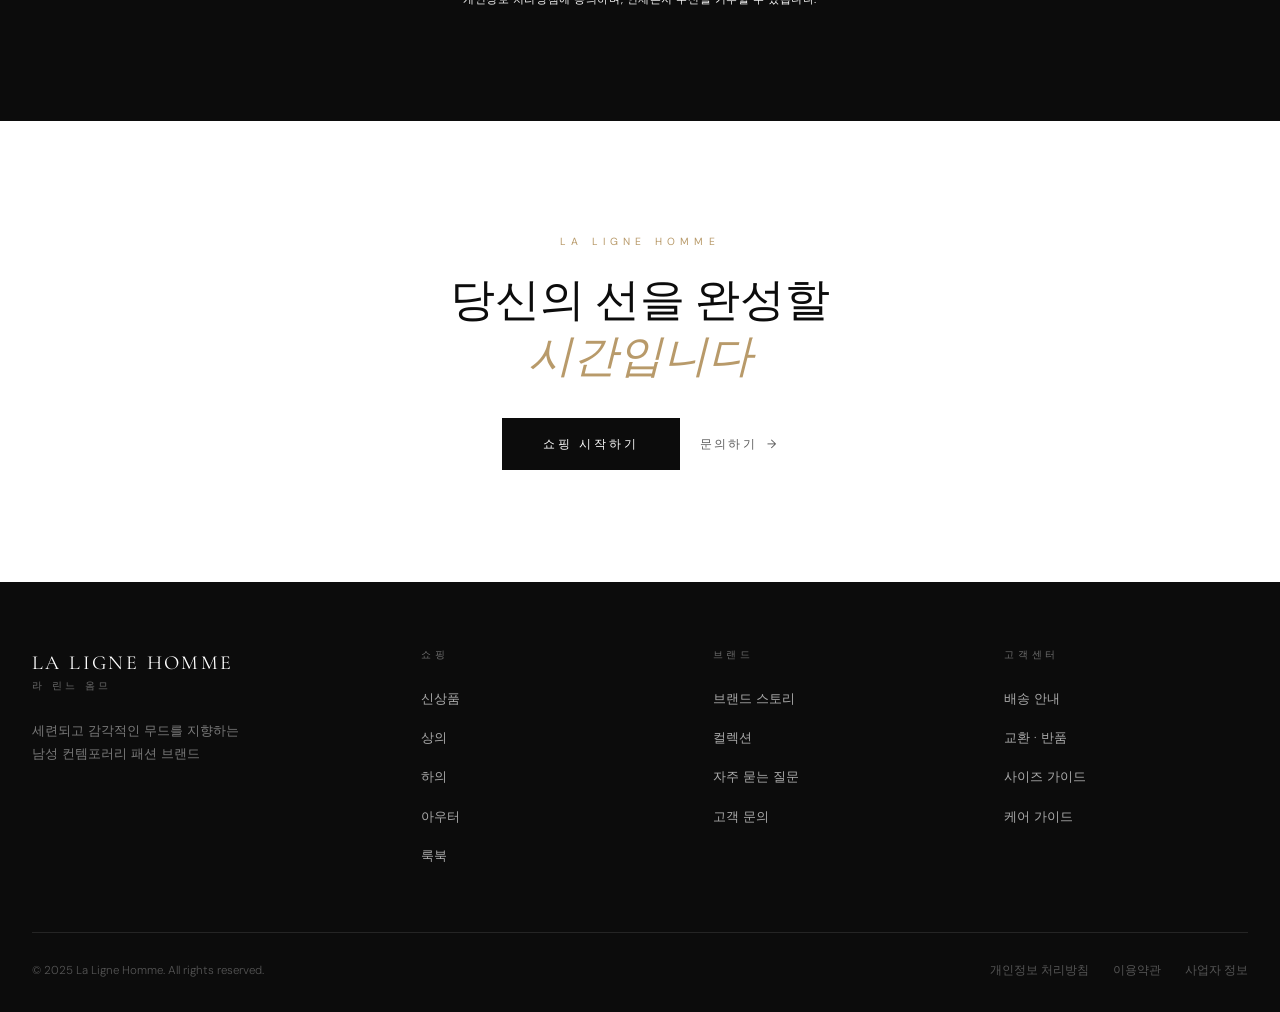
==== commit 633d9757: "Revert "feat: add login page, auth system, product categories, business info, and lookbook images" T" ====
--- a/index.html
+++ b/index.html
@@ -325,7 +325,6 @@
       color: var(--color-text-sub);
       max-width: 38ch;
       margin-bottom: 3rem;
-      word-break: keep-all;
     }
 
     .hero-cta-group {
@@ -435,7 +434,6 @@
       font-weight: 300;
       line-height: 1.95;
       color: var(--color-text-sub);
-      word-break: keep-all;
     }
 
     .brand-divider {
@@ -647,9 +645,13 @@
       width: 100%;
       height: 100%;
       transition: transform 0.6s var(--ease-out);
-      object-fit: cover;
-      display: block;
-    }
+    }
+
+    .look-1 { background: linear-gradient(180deg, #e8e4de 0%, #c0b0a0 100%); }
+    .look-2 { background: linear-gradient(180deg, #2c2c2c 0%, #1a1a1a 100%); }
+    .look-3 { background: linear-gradient(180deg, #b8b0a4 0%, #8a8078 100%); }
+    .look-4 { background: linear-gradient(180deg, #d8d0c8 0%, #a09080 100%); }
+    .look-5 { background: linear-gradient(180deg, #1e1e1e 0%, #0c0c0c 100%); }
 
     /* ─── Newsletter ─────────────────────────────────── */
     .newsletter {
@@ -966,81 +968,6 @@
       .footer-top { grid-template-columns: 1fr; }
       .hero-content { padding: 3rem 1.25rem; }
     }
-
-    /* ─── Category Nav ───────────────────────────────── */
-    .category-nav {
-      display: flex;
-      gap: 0.5rem;
-      flex-wrap: wrap;
-      margin-bottom: 3rem;
-    }
-
-    .cat-btn {
-      padding: 0.55rem 1.35rem;
-      font-family: var(--font-sans);
-      font-size: 0.75rem;
-      font-weight: 400;
-      letter-spacing: 0.1em;
-      border: 1px solid var(--color-border);
-      background: transparent;
-      color: var(--color-text-sub);
-      cursor: pointer;
-      transition: background 0.2s, color 0.2s, border-color 0.2s;
-    }
-
-    .cat-btn.active,
-    .cat-btn:hover {
-      background: var(--color-text);
-      color: var(--color-bg);
-      border-color: var(--color-text);
-    }
-
-    /* ─── Footer Business Info ───────────────────────── */
-    .footer-biz {
-      border-top: 1px solid rgba(255,255,255,0.08);
-      padding: 2rem 0 1.75rem;
-    }
-
-    .footer-biz-info {
-      display: flex;
-      flex-wrap: wrap;
-      gap: 0.35rem 1.75rem;
-      font-size: 0.7rem;
-      font-weight: 300;
-      color: rgba(255,255,255,0.32);
-      line-height: 1.65;
-    }
-
-    .footer-biz-info span {
-      display: inline-flex;
-      gap: 0.4rem;
-      align-items: baseline;
-    }
-
-    .footer-biz-info strong {
-      font-weight: 400;
-      color: rgba(255,255,255,0.5);
-      white-space: nowrap;
-    }
-
-    .footer-kakao {
-      display: inline-flex;
-      align-items: center;
-      gap: 0.45rem;
-      margin-top: 1.25rem;
-      font-size: 0.75rem;
-      font-weight: 400;
-      letter-spacing: 0.05em;
-      color: rgba(255,255,255,0.5);
-      border: 1px solid rgba(255,255,255,0.18);
-      padding: 0.5rem 1rem;
-      transition: color 0.2s, border-color 0.2s;
-    }
-
-    .footer-kakao:hover {
-      color: var(--color-gold-lt);
-      border-color: var(--color-gold-lt);
-    }
   </style>
 </head>
 
@@ -1072,11 +999,8 @@
         <li><a href="#faq">문의</a></li>
       </ul>
 
-      <div class="nav-right" id="nav-right">
-        <a href="login.html" class="btn-header desktop-only" id="btn-login">로그인</a>
-        <a href="signup.html" class="btn-header desktop-only" id="btn-signup">회원가입</a>
-        <span class="nav-user desktop-only" id="nav-user" style="display:none;font-size:0.78rem;font-weight:400;letter-spacing:0.05em;color:var(--color-text-sub);"></span>
-        <button class="btn-header desktop-only" id="btn-logout" style="display:none;">로그아웃</button>
+      <div class="nav-right">
+        <a href="signup.html" class="btn-header desktop-only">회원가입</a>
         <a href="#collection" class="btn-header desktop-only" style="margin-left:0.5rem;">쇼핑하기</a>
         <button
           class="hamburger"
@@ -1109,7 +1033,7 @@
           남성의 선,<br /><em>La Ligne</em>
         </h1>
         <p class="hero-subtitle fade-in fade-in-delay-2">
-          라 린느 옴므는 프랑스어로 '남성의 선'을 의미합니다.<br />
+          라 린느 옴므는 프랑스어로 '남성의 선'을 의미합니다.
           깔끔한 실루엣과 미니멀한 디자인으로
           현대 남성의 감각을 완성합니다.
         </p>
@@ -1131,8 +1055,7 @@
           <div class="brand-divider fade-in"></div>
           <p class="section-body fade-in fade-in-delay-2">
             '라 린느 옴므(La Ligne Homme)'는 세련되고 감각적인 무드를 지향하는
-            남성 컨템포러리 패션 브랜드입니다.<br />
-            프랑스어로 '남성의 선'이라는 의미를 담고 있는 만큼,
+            남성 컨템포러리 패션 브랜드입니다. 프랑스어로 '남성의 선'이라는 의미를 담고 있는 만큼,
             깔끔한 실루엣과 미니멀한 디자인이 특징입니다.
             <br /><br />
             과하지 않고, 부족하지도 않게. 정제된 선 하나에 담긴 감각이
@@ -1154,14 +1077,6 @@
           </div>
           <a href="#collection" class="btn-secondary fade-in">전체 보기</a>
         </div>
-
-        <nav class="category-nav fade-in" aria-label="상품 카테고리">
-          <button class="cat-btn active" type="button">전체</button>
-          <button class="cat-btn" type="button">아우터</button>
-          <button class="cat-btn" type="button">티셔츠 / 셔츠</button>
-          <button class="cat-btn" type="button">가디건 / 니트</button>
-          <button class="cat-btn" type="button">팬츠</button>
-        </nav>
 
         <div class="collection-grid" role="list">
 
@@ -1308,17 +1223,20 @@
       </div>
 
       <div class="lookbook-strip" role="list" aria-label="룩북 이미지 모음">
-        <div class="look-item fade-in" role="listitem" tabindex="0" aria-label="Look 01">
-          <img class="look-inner" src="images/look-01.jpg" alt="Look 01" />
-        </div>
-        <div class="look-item fade-in fade-in-delay-1" role="listitem" tabindex="0" aria-label="Look 02">
-          <img class="look-inner" src="images/look-02.jpg" alt="Look 02" />
-        </div>
-        <div class="look-item fade-in fade-in-delay-2" role="listitem" tabindex="0" aria-label="Look 03">
-          <img class="look-inner" src="images/look-03.jpg" alt="Look 03" />
-        </div>
-        <div class="look-item fade-in" role="listitem" tabindex="0" aria-label="Look 04">
-          <img class="look-inner" src="images/look-04.jpg" alt="Look 04" />
+        <div class="look-item fade-in" role="listitem" tabindex="0" aria-label="Look 01 — Ivory Coat">
+          <div class="look-inner look-1" role="img" aria-label="아이보리 코트 룩"></div>
+        </div>
+        <div class="look-item fade-in fade-in-delay-1" role="listitem" tabindex="0" aria-label="Look 02 — All Black">
+          <div class="look-inner look-2" role="img" aria-label="올 블랙 룩"></div>
+        </div>
+        <div class="look-item fade-in fade-in-delay-2" role="listitem" tabindex="0" aria-label="Look 03 — Tonal Beige">
+          <div class="look-inner look-3" role="img" aria-label="토널 베이지 룩"></div>
+        </div>
+        <div class="look-item fade-in" role="listitem" tabindex="0" aria-label="Look 04 — Light Grey">
+          <div class="look-inner look-4" role="img" aria-label="라이트 그레이 룩"></div>
+        </div>
+        <div class="look-item fade-in fade-in-delay-1" role="listitem" tabindex="0" aria-label="Look 05 — Midnight">
+          <div class="look-inner look-5" role="img" aria-label="미드나이트 룩"></div>
         </div>
       </div>
     </section>
@@ -1449,10 +1367,10 @@
         <div class="footer-col">
           <h4>쇼핑</h4>
           <ul>
+            <li><a href="#collection">신상품</a></li>
+            <li><a href="#collection">상의</a></li>
+            <li><a href="#collection">하의</a></li>
             <li><a href="#collection">아우터</a></li>
-            <li><a href="#collection">티셔츠 / 셔츠</a></li>
-            <li><a href="#collection">가디건 / 니트</a></li>
-            <li><a href="#collection">팬츠</a></li>
             <li><a href="#lookbook">룩북</a></li>
           </ul>
         </div>
@@ -1479,24 +1397,6 @@
 
       </div>
 
-      <div class="footer-biz">
-        <div class="footer-biz-info">
-          <span><strong>상호명</strong> 제니스 김결</span>
-          <span><strong>대표</strong> 김결</span>
-          <span><strong>주소</strong> 중구 광복로49번길 33</span>
-          <span><strong>전화</strong> 050.6977.2787</span>
-          <span><strong>이메일</strong> busanfull6567@naver.com</span>
-          <span><strong>사업자등록번호</strong> 737-68-00698</span>
-          <span><strong>통신판매업 신고번호</strong> 제 2025-부산중구-0216호</span>
-          <span><strong>개인정보보호 책임자</strong> 김결</span>
-          <span><strong>무통장입금</strong> 국민은행 473801-04-176193 (제니스)</span>
-          <span><strong>상담시간</strong> 오전 10:00 ~ 오후 4:00</span>
-        </div>
-        <a href="https://open.kakao.com/o/spCfHpui" target="_blank" rel="noopener noreferrer" class="footer-kakao">
-          카카오 오픈채팅 상담 →
-        </a>
-      </div>
-
       <div class="footer-bottom">
         <p class="footer-legal">
           &copy; 2025 La Ligne Homme. All rights reserved.
@@ -1504,6 +1404,7 @@
         <nav class="footer-legal-links" aria-label="법적 링크">
           <a href="#">개인정보 처리방침</a>
           <a href="#">이용약관</a>
+          <a href="#">사업자 정보</a>
         </nav>
       </div>
     </div>
@@ -1525,30 +1426,6 @@
   </style>
 
   <script>
-    // ── 로그인 상태 확인
-    const SESSION_KEY = 'laligne_session';
-    const sessionRaw = localStorage.getItem(SESSION_KEY) || sessionStorage.getItem(SESSION_KEY);
-    const session = sessionRaw ? JSON.parse(sessionRaw) : null;
-
-    const btnLogin  = document.getElementById('btn-login');
-    const btnSignup = document.getElementById('btn-signup');
-    const navUser   = document.getElementById('nav-user');
-    const btnLogout = document.getElementById('btn-logout');
-
-    if (session) {
-      btnLogin.style.display  = 'none';
-      btnSignup.style.display = 'none';
-      navUser.style.display   = '';
-      navUser.textContent     = session.name + '님';
-      btnLogout.style.display = '';
-
-      btnLogout.addEventListener('click', () => {
-        localStorage.removeItem(SESSION_KEY);
-        sessionStorage.removeItem(SESSION_KEY);
-        window.location.reload();
-      });
-    }
-
     // Header scroll effect
     const header = document.getElementById('header');
     const onScroll = () => {
@@ -1602,14 +1479,6 @@
     } else {
       fadeEls.forEach(el => el.classList.add('visible'));
     }
-
-    // Category nav tab toggle
-    document.querySelectorAll('.cat-btn').forEach(btn => {
-      btn.addEventListener('click', () => {
-        document.querySelectorAll('.cat-btn').forEach(b => b.classList.remove('active'));
-        btn.classList.add('active');
-      });
-    });
 
     // Newsletter form
     const form = document.querySelector('.newsletter-form');
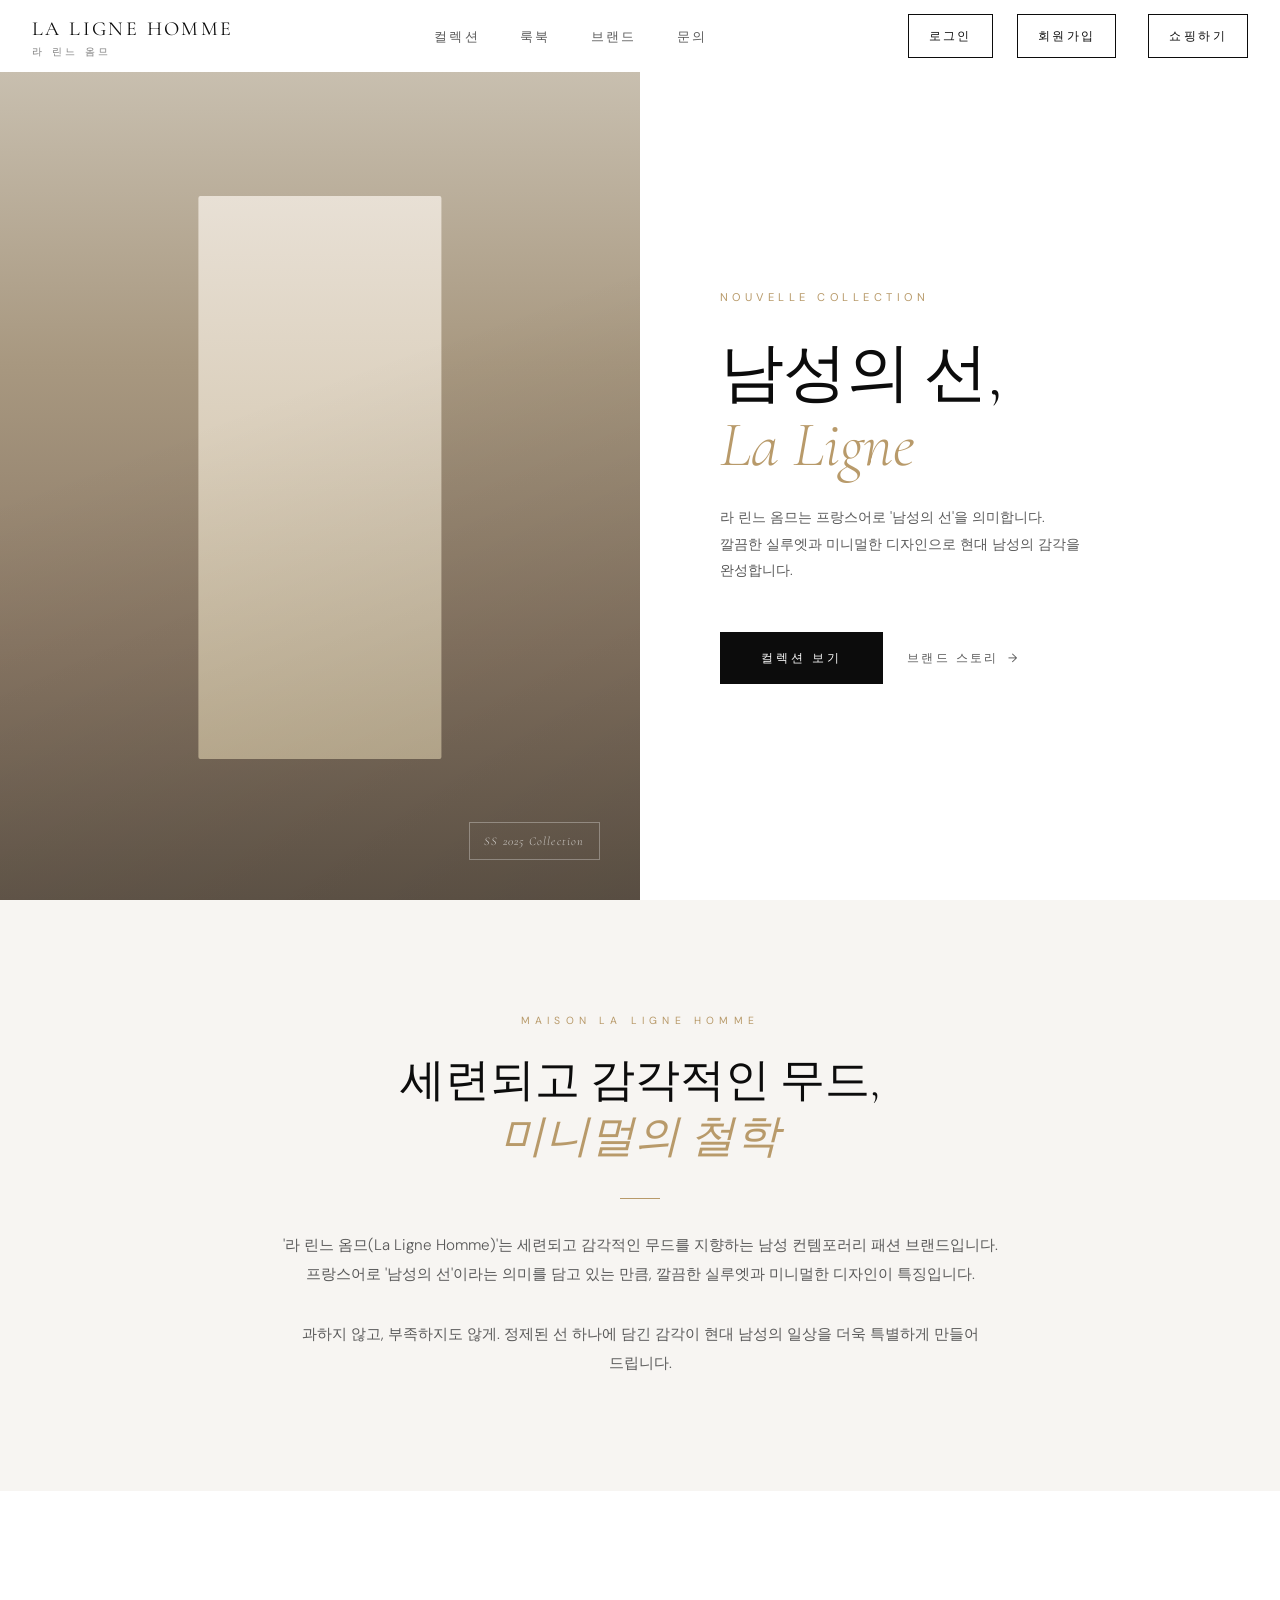
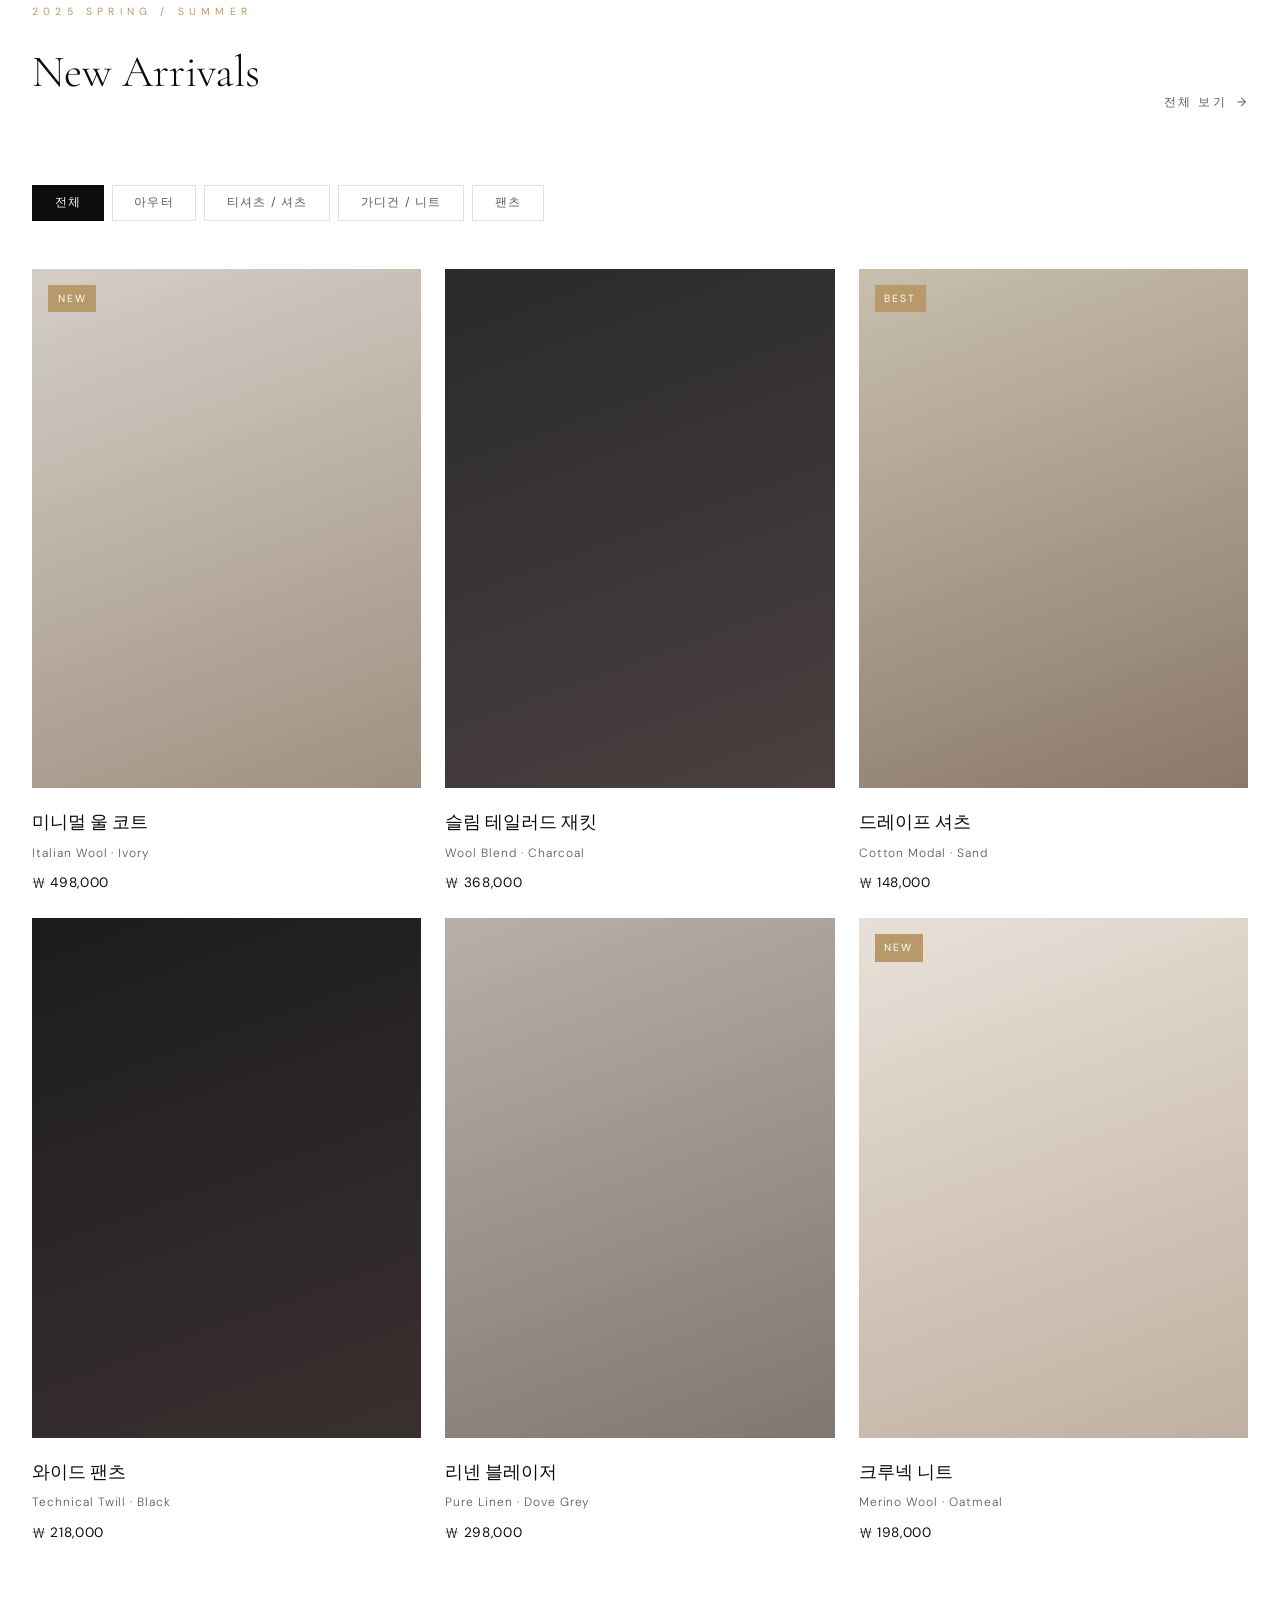
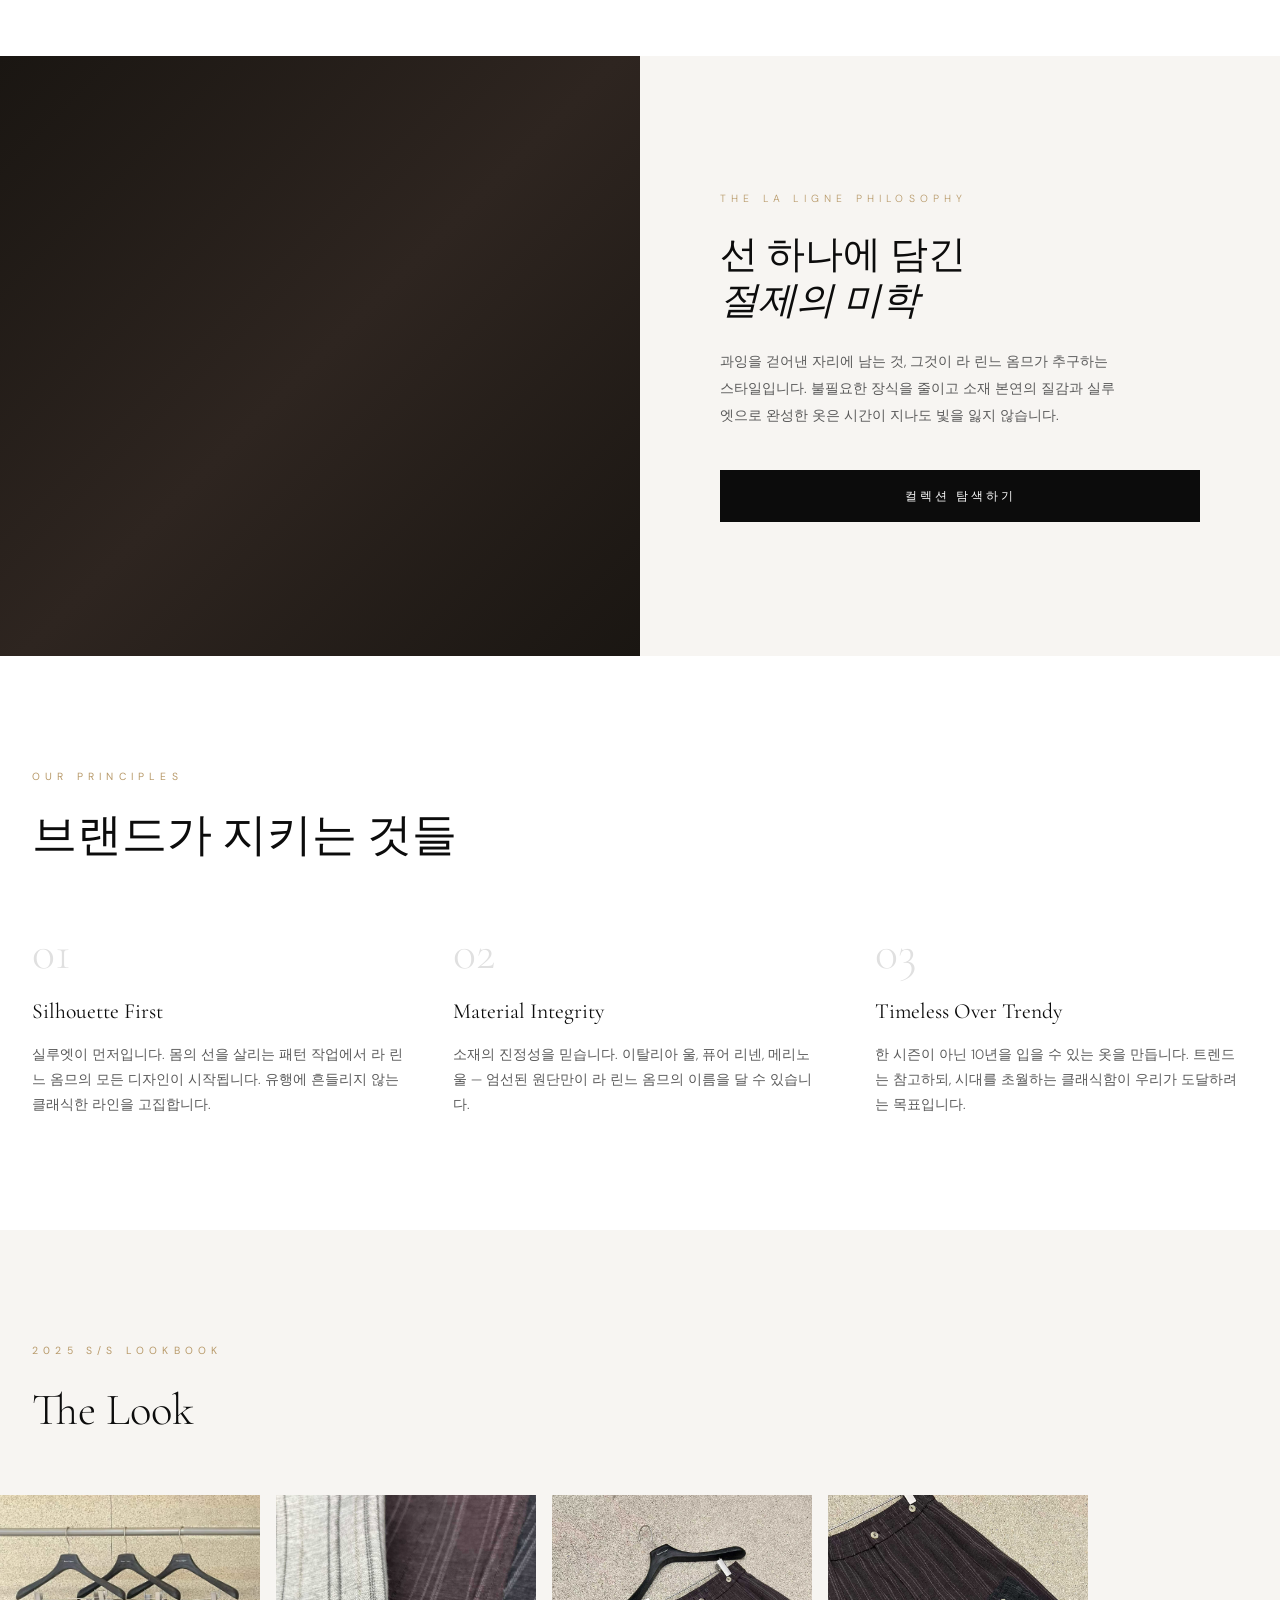
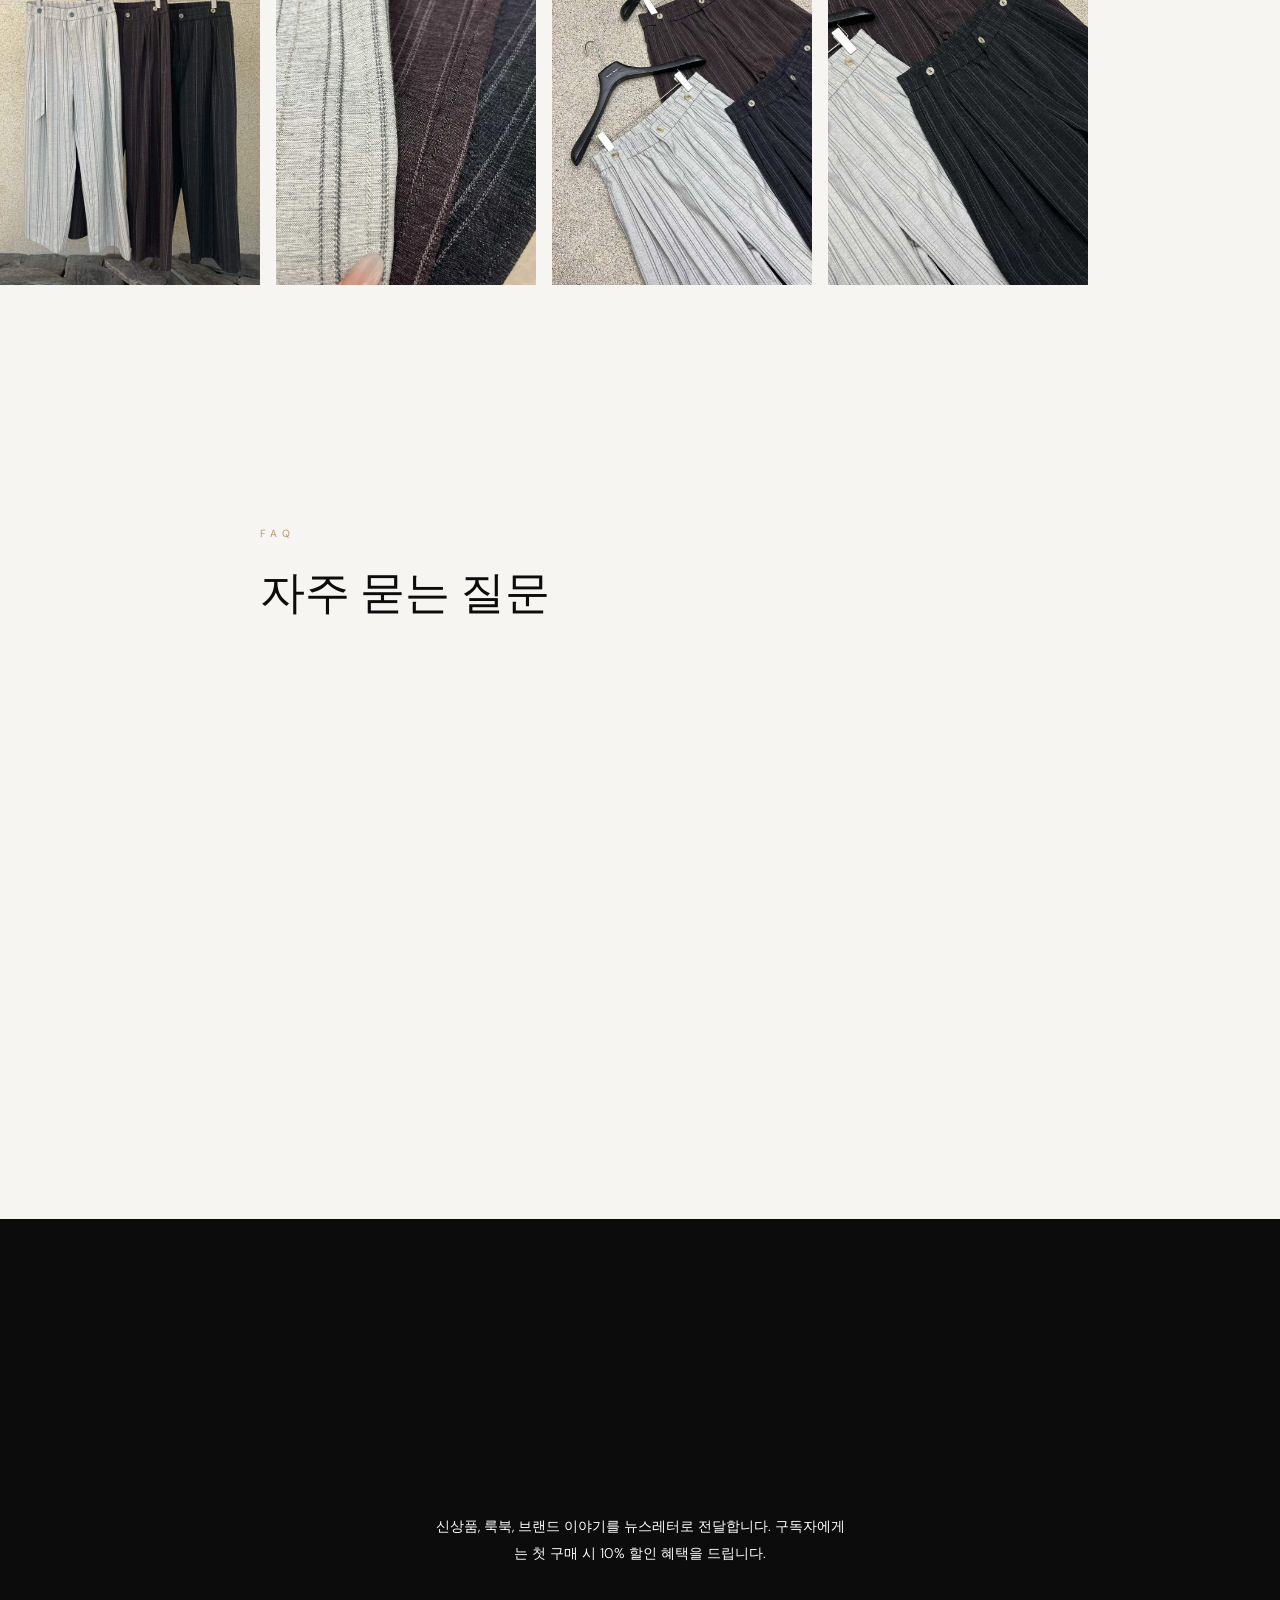
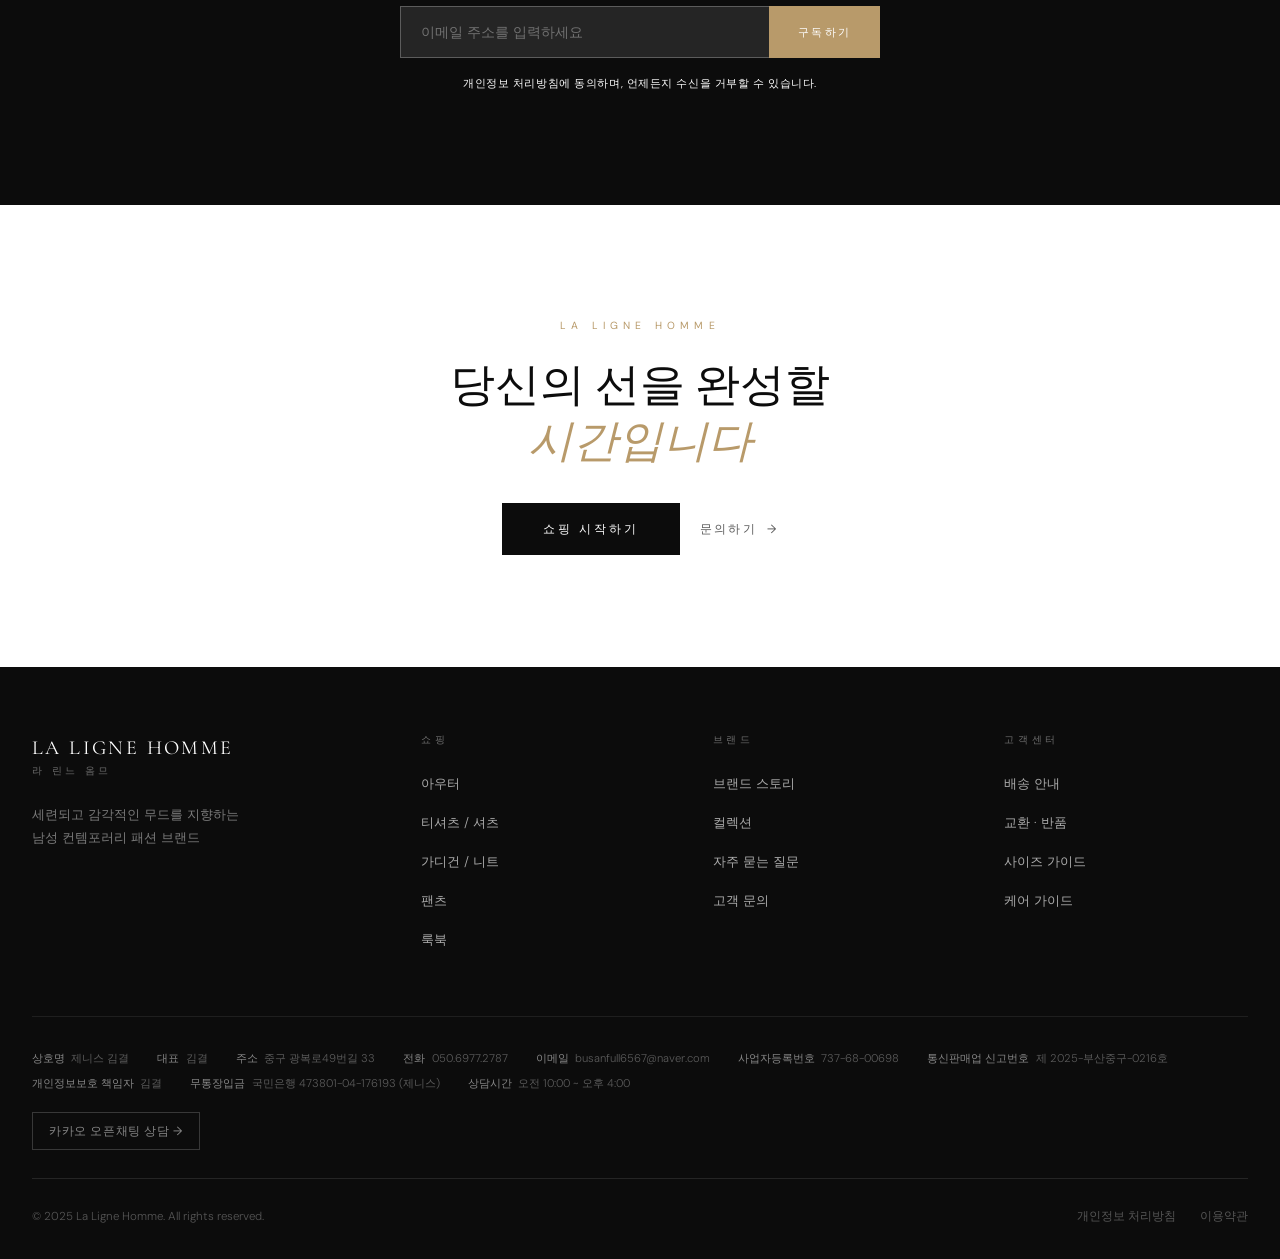
==== commit 2ee98dfd: "feat: update website with login, categories, business info, and lookbook images Co-Authored-By: Clau" ====
--- a/index.html
+++ b/index.html
@@ -325,6 +325,7 @@
       color: var(--color-text-sub);
       max-width: 38ch;
       margin-bottom: 3rem;
+      word-break: keep-all;
     }
 
     .hero-cta-group {
@@ -434,6 +435,7 @@
       font-weight: 300;
       line-height: 1.95;
       color: var(--color-text-sub);
+      word-break: keep-all;
     }
 
     .brand-divider {
@@ -645,13 +647,9 @@
       width: 100%;
       height: 100%;
       transition: transform 0.6s var(--ease-out);
-    }
-
-    .look-1 { background: linear-gradient(180deg, #e8e4de 0%, #c0b0a0 100%); }
-    .look-2 { background: linear-gradient(180deg, #2c2c2c 0%, #1a1a1a 100%); }
-    .look-3 { background: linear-gradient(180deg, #b8b0a4 0%, #8a8078 100%); }
-    .look-4 { background: linear-gradient(180deg, #d8d0c8 0%, #a09080 100%); }
-    .look-5 { background: linear-gradient(180deg, #1e1e1e 0%, #0c0c0c 100%); }
+      object-fit: cover;
+      display: block;
+    }
 
     /* ─── Newsletter ─────────────────────────────────── */
     .newsletter {
@@ -968,6 +966,81 @@
       .footer-top { grid-template-columns: 1fr; }
       .hero-content { padding: 3rem 1.25rem; }
     }
+
+    /* ─── Category Nav ───────────────────────────────── */
+    .category-nav {
+      display: flex;
+      gap: 0.5rem;
+      flex-wrap: wrap;
+      margin-bottom: 3rem;
+    }
+
+    .cat-btn {
+      padding: 0.55rem 1.35rem;
+      font-family: var(--font-sans);
+      font-size: 0.75rem;
+      font-weight: 400;
+      letter-spacing: 0.1em;
+      border: 1px solid var(--color-border);
+      background: transparent;
+      color: var(--color-text-sub);
+      cursor: pointer;
+      transition: background 0.2s, color 0.2s, border-color 0.2s;
+    }
+
+    .cat-btn.active,
+    .cat-btn:hover {
+      background: var(--color-text);
+      color: var(--color-bg);
+      border-color: var(--color-text);
+    }
+
+    /* ─── Footer Business Info ───────────────────────── */
+    .footer-biz {
+      border-top: 1px solid rgba(255,255,255,0.08);
+      padding: 2rem 0 1.75rem;
+    }
+
+    .footer-biz-info {
+      display: flex;
+      flex-wrap: wrap;
+      gap: 0.35rem 1.75rem;
+      font-size: 0.7rem;
+      font-weight: 300;
+      color: rgba(255,255,255,0.32);
+      line-height: 1.65;
+    }
+
+    .footer-biz-info span {
+      display: inline-flex;
+      gap: 0.4rem;
+      align-items: baseline;
+    }
+
+    .footer-biz-info strong {
+      font-weight: 400;
+      color: rgba(255,255,255,0.5);
+      white-space: nowrap;
+    }
+
+    .footer-kakao {
+      display: inline-flex;
+      align-items: center;
+      gap: 0.45rem;
+      margin-top: 1.25rem;
+      font-size: 0.75rem;
+      font-weight: 400;
+      letter-spacing: 0.05em;
+      color: rgba(255,255,255,0.5);
+      border: 1px solid rgba(255,255,255,0.18);
+      padding: 0.5rem 1rem;
+      transition: color 0.2s, border-color 0.2s;
+    }
+
+    .footer-kakao:hover {
+      color: var(--color-gold-lt);
+      border-color: var(--color-gold-lt);
+    }
   </style>
 </head>
 
@@ -999,8 +1072,11 @@
         <li><a href="#faq">문의</a></li>
       </ul>
 
-      <div class="nav-right">
-        <a href="signup.html" class="btn-header desktop-only">회원가입</a>
+      <div class="nav-right" id="nav-right">
+        <a href="login.html" class="btn-header desktop-only" id="btn-login">로그인</a>
+        <a href="signup.html" class="btn-header desktop-only" id="btn-signup">회원가입</a>
+        <span class="nav-user desktop-only" id="nav-user" style="display:none;font-size:0.78rem;font-weight:400;letter-spacing:0.05em;color:var(--color-text-sub);"></span>
+        <button class="btn-header desktop-only" id="btn-logout" style="display:none;">로그아웃</button>
         <a href="#collection" class="btn-header desktop-only" style="margin-left:0.5rem;">쇼핑하기</a>
         <button
           class="hamburger"
@@ -1033,7 +1109,7 @@
           남성의 선,<br /><em>La Ligne</em>
         </h1>
         <p class="hero-subtitle fade-in fade-in-delay-2">
-          라 린느 옴므는 프랑스어로 '남성의 선'을 의미합니다.
+          라 린느 옴므는 프랑스어로 '남성의 선'을 의미합니다.<br />
           깔끔한 실루엣과 미니멀한 디자인으로
           현대 남성의 감각을 완성합니다.
         </p>
@@ -1055,7 +1131,8 @@
           <div class="brand-divider fade-in"></div>
           <p class="section-body fade-in fade-in-delay-2">
             '라 린느 옴므(La Ligne Homme)'는 세련되고 감각적인 무드를 지향하는
-            남성 컨템포러리 패션 브랜드입니다. 프랑스어로 '남성의 선'이라는 의미를 담고 있는 만큼,
+            남성 컨템포러리 패션 브랜드입니다.<br />
+            프랑스어로 '남성의 선'이라는 의미를 담고 있는 만큼,
             깔끔한 실루엣과 미니멀한 디자인이 특징입니다.
             <br /><br />
             과하지 않고, 부족하지도 않게. 정제된 선 하나에 담긴 감각이
@@ -1077,6 +1154,14 @@
           </div>
           <a href="#collection" class="btn-secondary fade-in">전체 보기</a>
         </div>
+
+        <nav class="category-nav fade-in" aria-label="상품 카테고리">
+          <button class="cat-btn active" type="button">전체</button>
+          <button class="cat-btn" type="button">아우터</button>
+          <button class="cat-btn" type="button">티셔츠 / 셔츠</button>
+          <button class="cat-btn" type="button">가디건 / 니트</button>
+          <button class="cat-btn" type="button">팬츠</button>
+        </nav>
 
         <div class="collection-grid" role="list">
 
@@ -1223,20 +1308,17 @@
       </div>
 
       <div class="lookbook-strip" role="list" aria-label="룩북 이미지 모음">
-        <div class="look-item fade-in" role="listitem" tabindex="0" aria-label="Look 01 — Ivory Coat">
-          <div class="look-inner look-1" role="img" aria-label="아이보리 코트 룩"></div>
+        <div class="look-item fade-in" role="listitem" tabindex="0" aria-label="Look 01">
+          <img class="look-inner" src="images/look-01.jpg" alt="Look 01" />
         </div>
-        <div class="look-item fade-in fade-in-delay-1" role="listitem" tabindex="0" aria-label="Look 02 — All Black">
-          <div class="look-inner look-2" role="img" aria-label="올 블랙 룩"></div>
+        <div class="look-item fade-in fade-in-delay-1" role="listitem" tabindex="0" aria-label="Look 02">
+          <img class="look-inner" src="images/look-02.jpg" alt="Look 02" />
         </div>
-        <div class="look-item fade-in fade-in-delay-2" role="listitem" tabindex="0" aria-label="Look 03 — Tonal Beige">
-          <div class="look-inner look-3" role="img" aria-label="토널 베이지 룩"></div>
+        <div class="look-item fade-in fade-in-delay-2" role="listitem" tabindex="0" aria-label="Look 03">
+          <img class="look-inner" src="images/look-03.jpg" alt="Look 03" />
         </div>
-        <div class="look-item fade-in" role="listitem" tabindex="0" aria-label="Look 04 — Light Grey">
-          <div class="look-inner look-4" role="img" aria-label="라이트 그레이 룩"></div>
-        </div>
-        <div class="look-item fade-in fade-in-delay-1" role="listitem" tabindex="0" aria-label="Look 05 — Midnight">
-          <div class="look-inner look-5" role="img" aria-label="미드나이트 룩"></div>
+        <div class="look-item fade-in" role="listitem" tabindex="0" aria-label="Look 04">
+          <img class="look-inner" src="images/look-04.jpg" alt="Look 04" />
         </div>
       </div>
     </section>
@@ -1367,10 +1449,10 @@
         <div class="footer-col">
           <h4>쇼핑</h4>
           <ul>
-            <li><a href="#collection">신상품</a></li>
-            <li><a href="#collection">상의</a></li>
-            <li><a href="#collection">하의</a></li>
             <li><a href="#collection">아우터</a></li>
+            <li><a href="#collection">티셔츠 / 셔츠</a></li>
+            <li><a href="#collection">가디건 / 니트</a></li>
+            <li><a href="#collection">팬츠</a></li>
             <li><a href="#lookbook">룩북</a></li>
           </ul>
         </div>
@@ -1397,6 +1479,24 @@
 
       </div>
 
+      <div class="footer-biz">
+        <div class="footer-biz-info">
+          <span><strong>상호명</strong> 제니스 김결</span>
+          <span><strong>대표</strong> 김결</span>
+          <span><strong>주소</strong> 중구 광복로49번길 33</span>
+          <span><strong>전화</strong> 050.6977.2787</span>
+          <span><strong>이메일</strong> busanfull6567@naver.com</span>
+          <span><strong>사업자등록번호</strong> 737-68-00698</span>
+          <span><strong>통신판매업 신고번호</strong> 제 2025-부산중구-0216호</span>
+          <span><strong>개인정보보호 책임자</strong> 김결</span>
+          <span><strong>무통장입금</strong> 국민은행 473801-04-176193 (제니스)</span>
+          <span><strong>상담시간</strong> 오전 10:00 ~ 오후 4:00</span>
+        </div>
+        <a href="https://open.kakao.com/o/spCfHpui" target="_blank" rel="noopener noreferrer" class="footer-kakao">
+          카카오 오픈채팅 상담 →
+        </a>
+      </div>
+
       <div class="footer-bottom">
         <p class="footer-legal">
           &copy; 2025 La Ligne Homme. All rights reserved.
@@ -1404,7 +1504,6 @@
         <nav class="footer-legal-links" aria-label="법적 링크">
           <a href="#">개인정보 처리방침</a>
           <a href="#">이용약관</a>
-          <a href="#">사업자 정보</a>
         </nav>
       </div>
     </div>
@@ -1426,6 +1525,30 @@
   </style>
 
   <script>
+    // ── 로그인 상태 확인
+    const SESSION_KEY = 'laligne_session';
+    const sessionRaw = localStorage.getItem(SESSION_KEY) || sessionStorage.getItem(SESSION_KEY);
+    const session = sessionRaw ? JSON.parse(sessionRaw) : null;
+
+    const btnLogin  = document.getElementById('btn-login');
+    const btnSignup = document.getElementById('btn-signup');
+    const navUser   = document.getElementById('nav-user');
+    const btnLogout = document.getElementById('btn-logout');
+
+    if (session) {
+      btnLogin.style.display  = 'none';
+      btnSignup.style.display = 'none';
+      navUser.style.display   = '';
+      navUser.textContent     = session.name + '님';
+      btnLogout.style.display = '';
+
+      btnLogout.addEventListener('click', () => {
+        localStorage.removeItem(SESSION_KEY);
+        sessionStorage.removeItem(SESSION_KEY);
+        window.location.reload();
+      });
+    }
+
     // Header scroll effect
     const header = document.getElementById('header');
     const onScroll = () => {
@@ -1479,6 +1602,14 @@
     } else {
       fadeEls.forEach(el => el.classList.add('visible'));
     }
+
+    // Category nav tab toggle
+    document.querySelectorAll('.cat-btn').forEach(btn => {
+      btn.addEventListener('click', () => {
+        document.querySelectorAll('.cat-btn').forEach(b => b.classList.remove('active'));
+        btn.classList.add('active');
+      });
+    });
 
     // Newsletter form
     const form = document.querySelector('.newsletter-form');
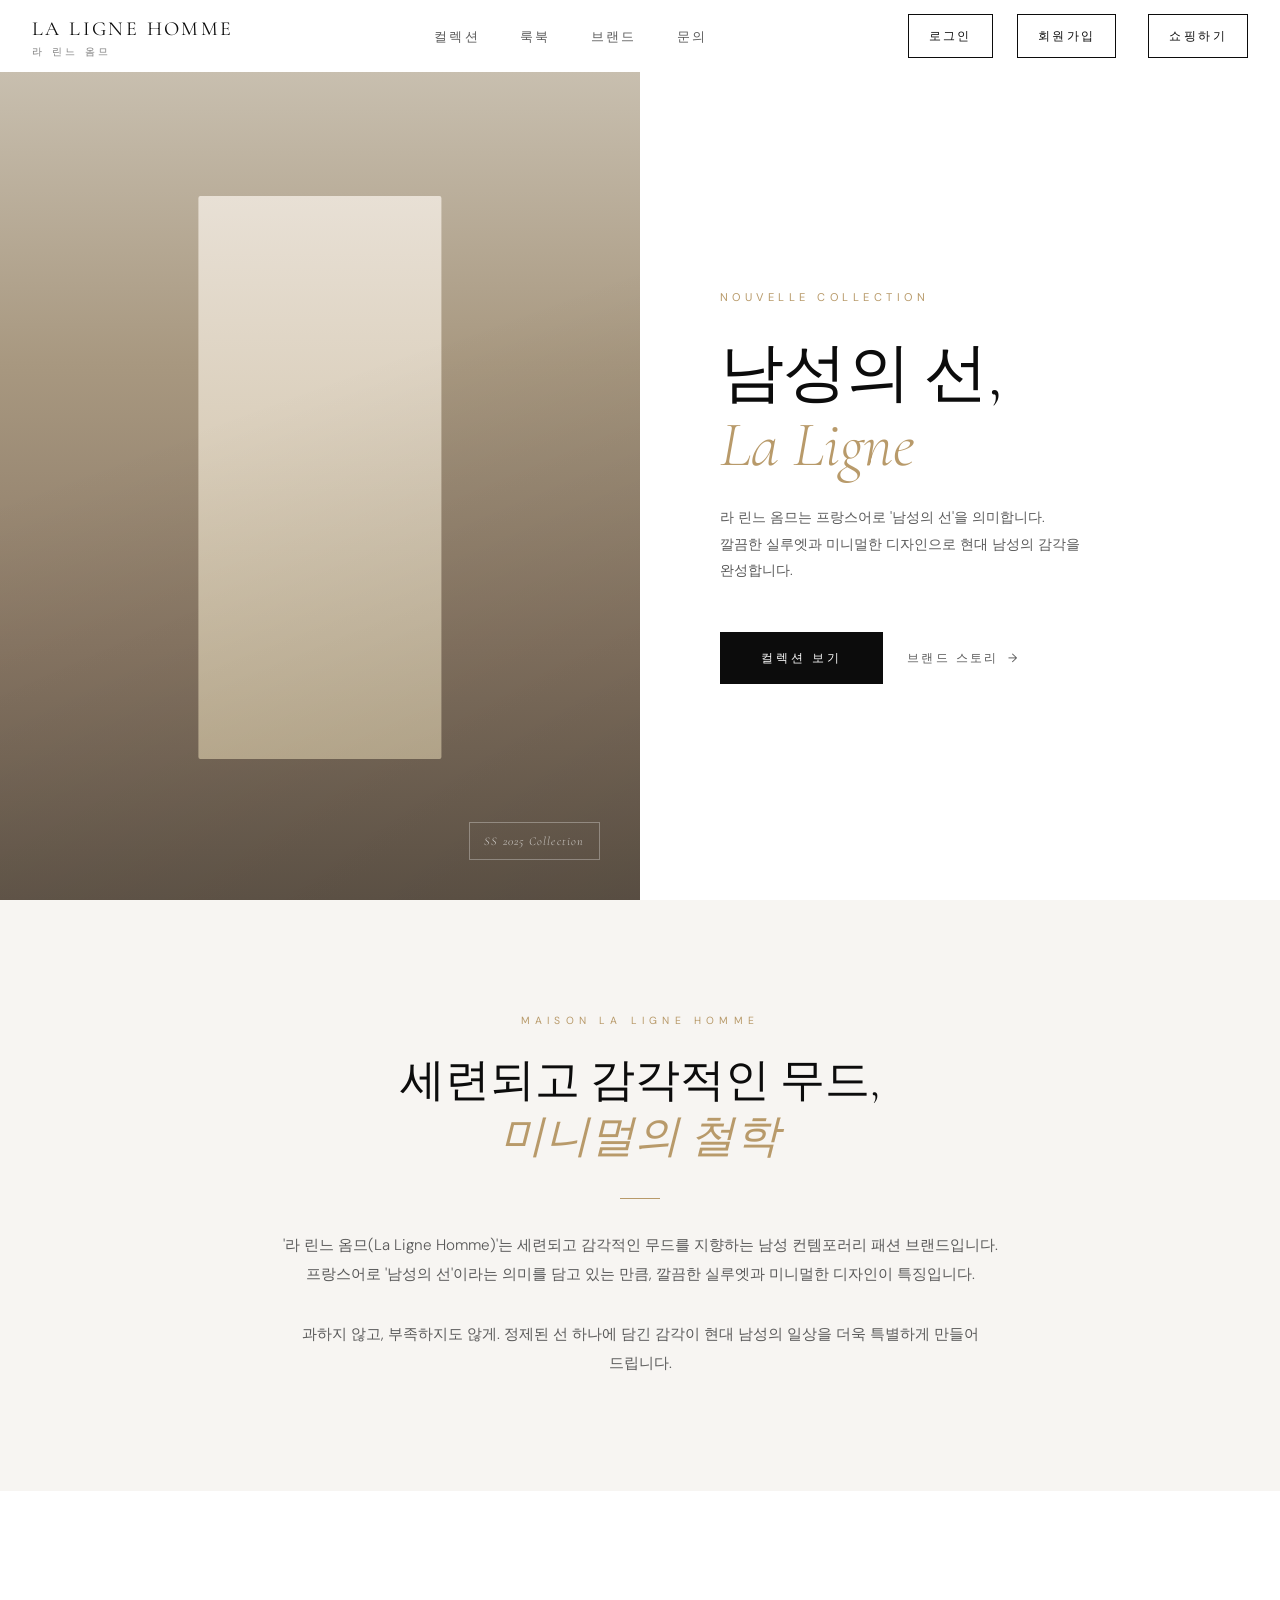
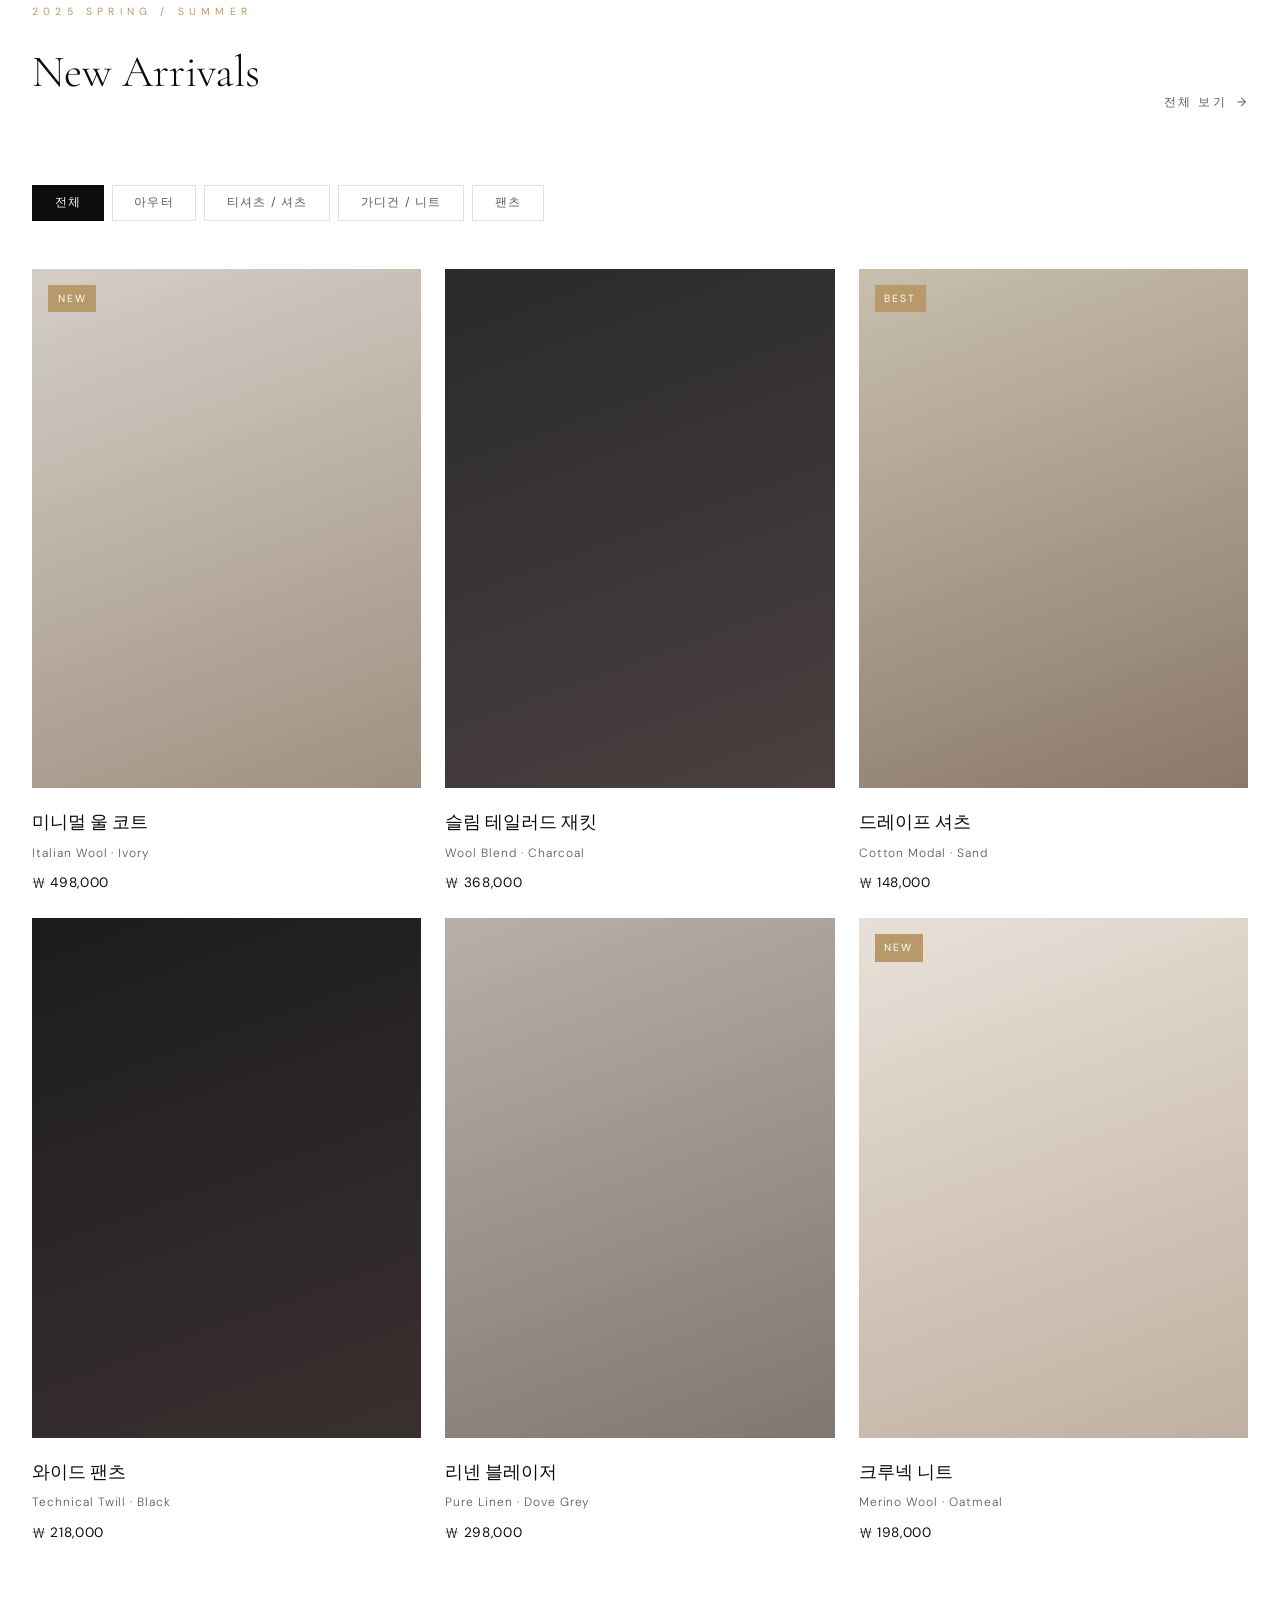
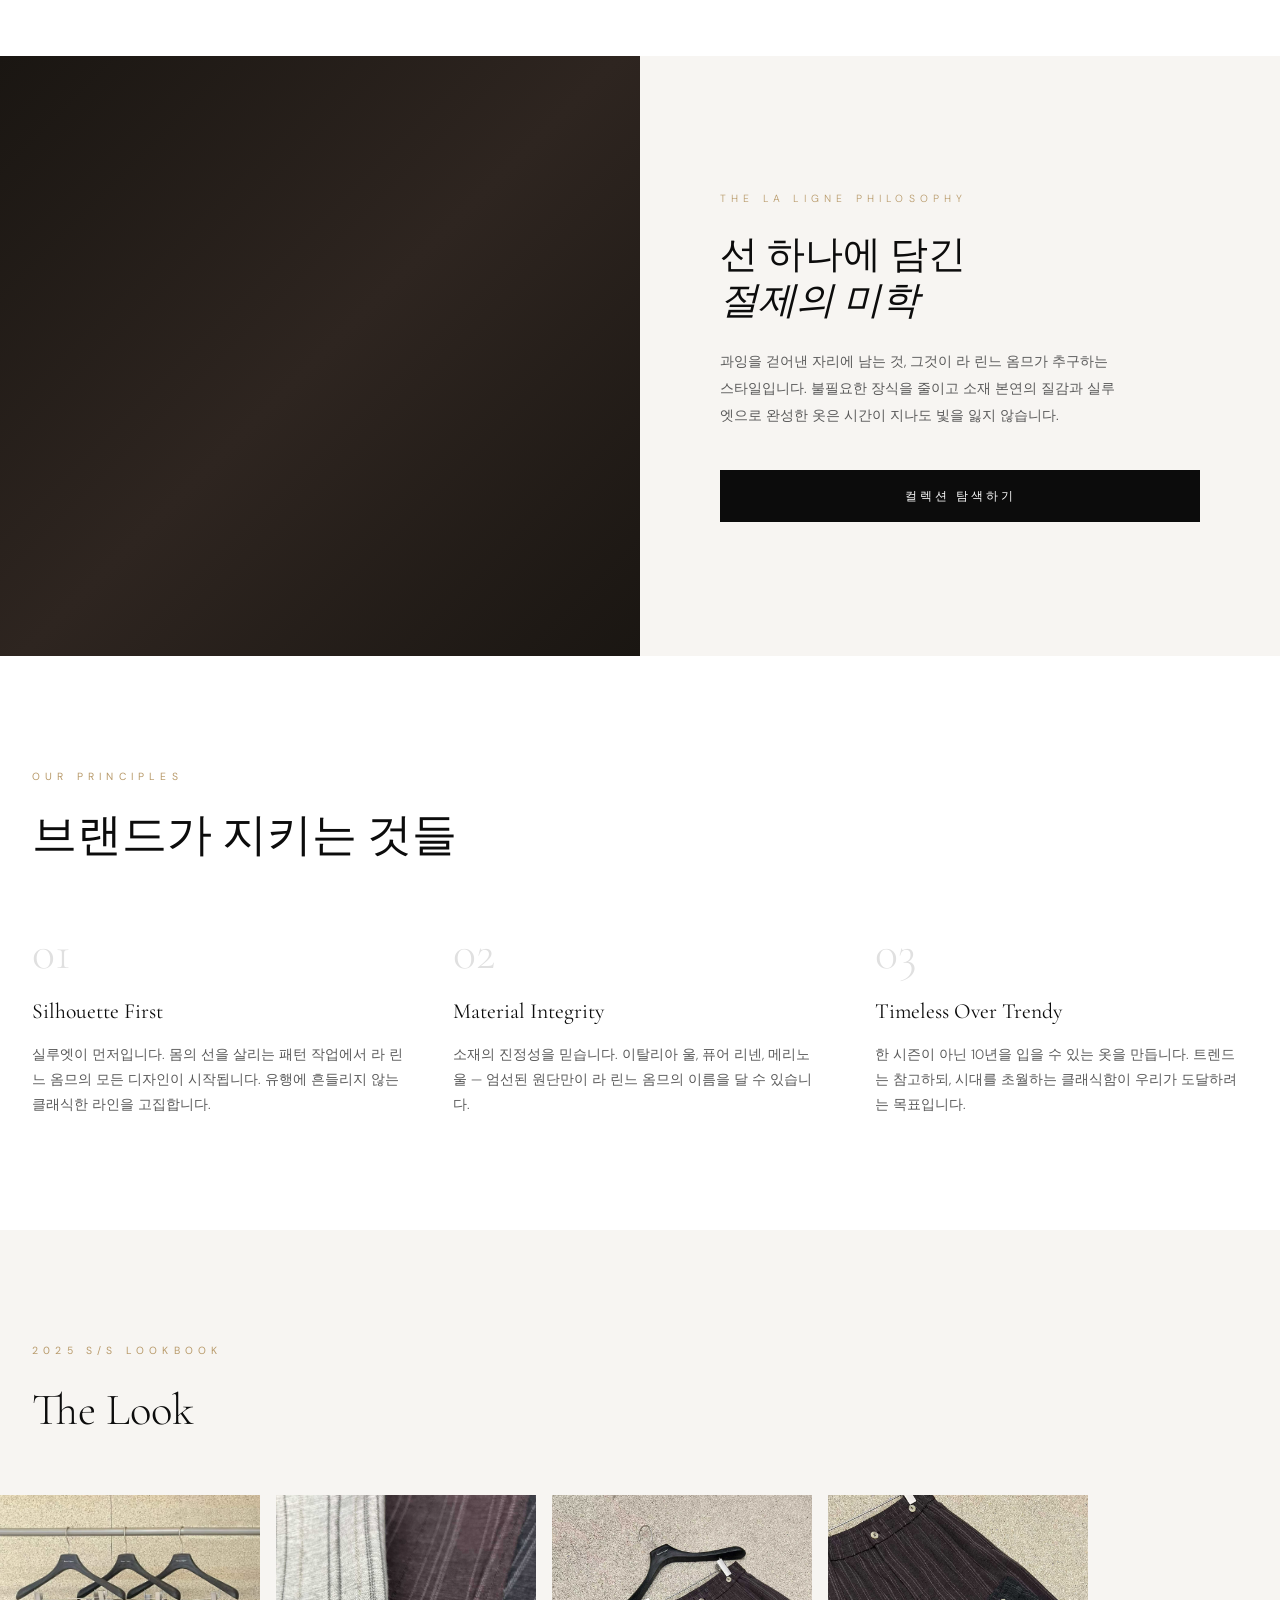
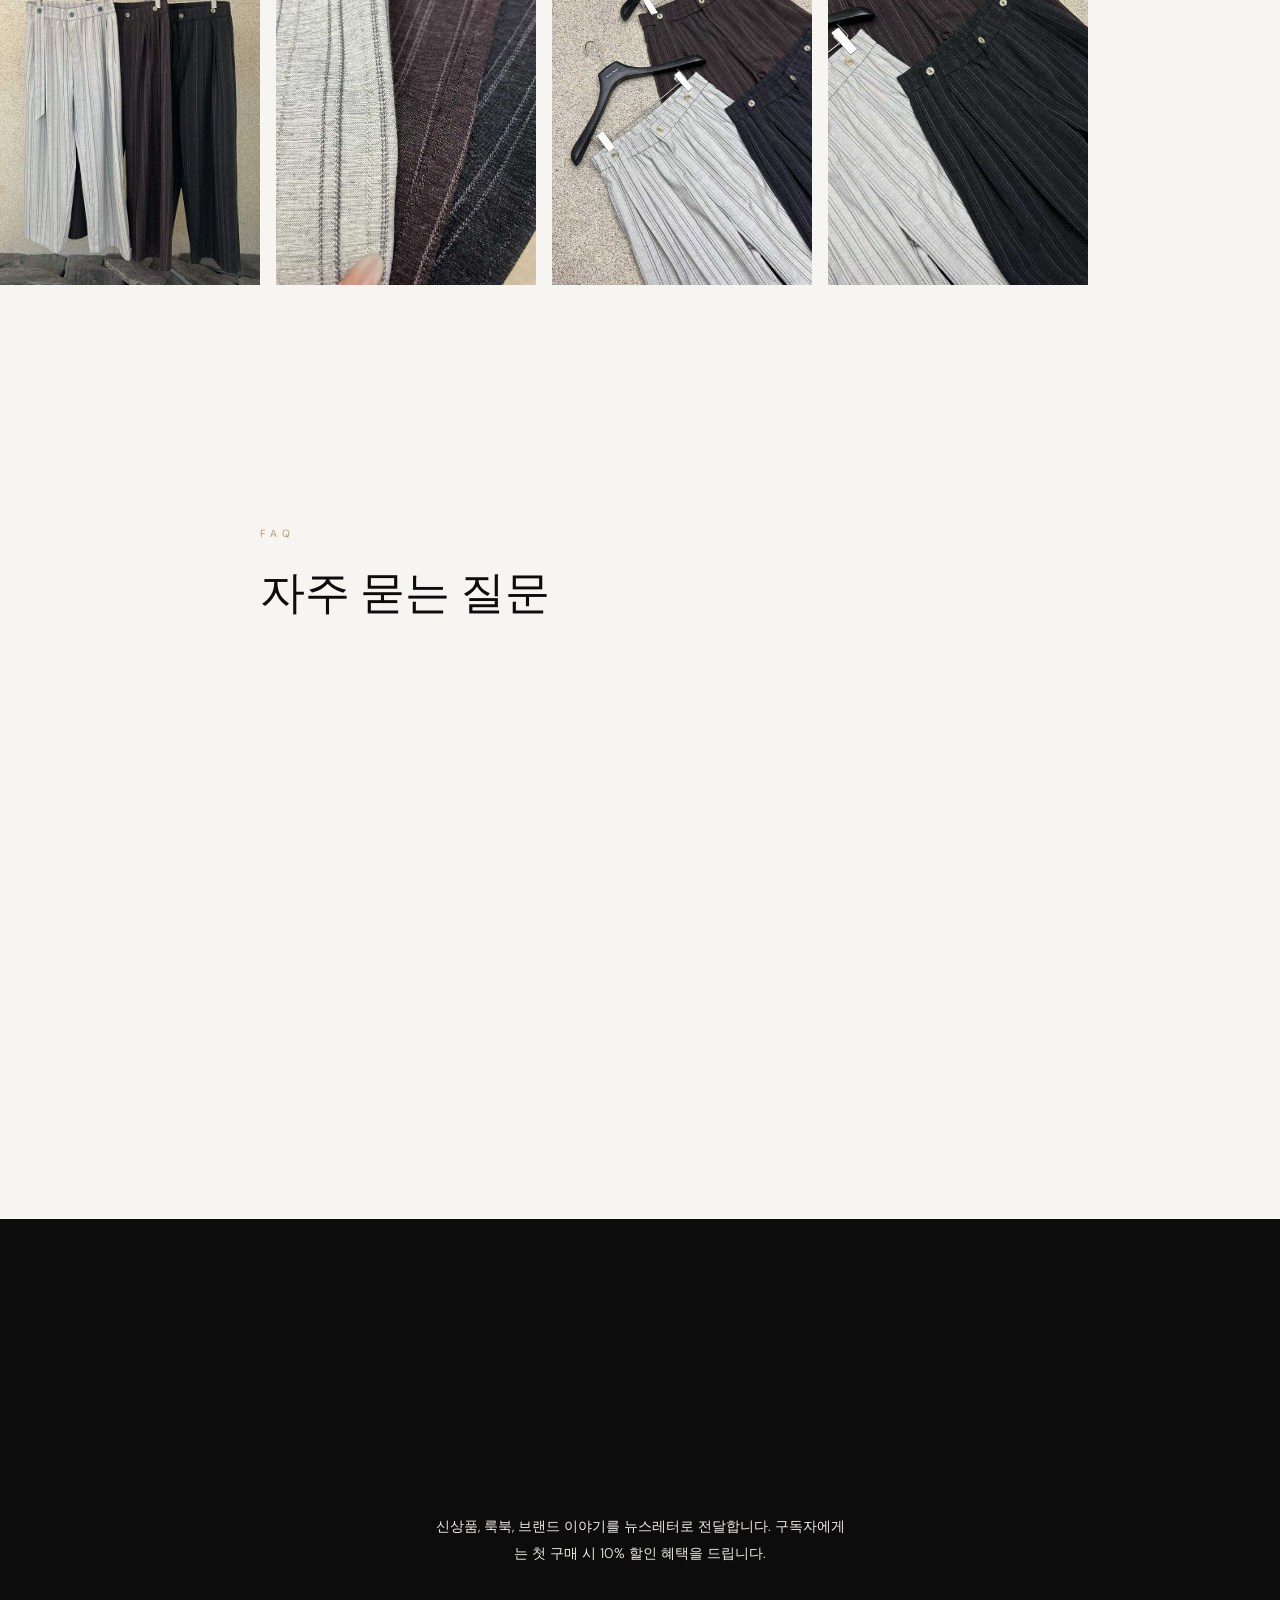
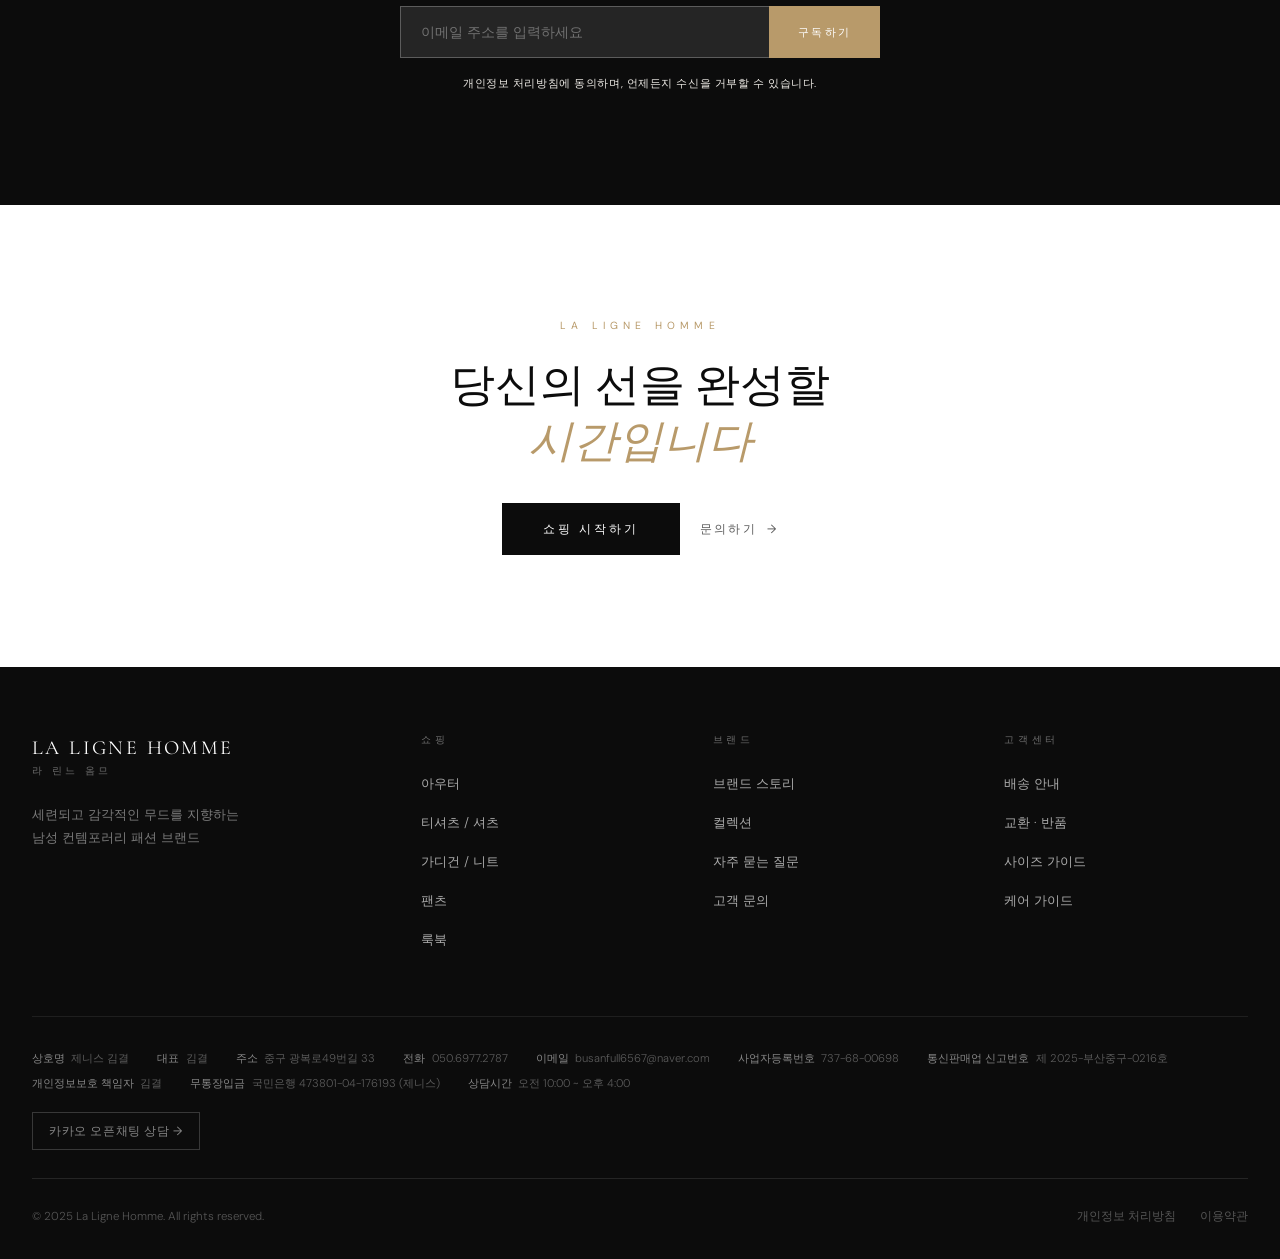
==== commit 1c29f726: "fix: set fixed dark background on footer and newsletter to prevent dark mode color inversion" ====
--- a/index.html
+++ b/index.html
@@ -653,8 +653,8 @@
 
     /* ─── Newsletter ─────────────────────────────────── */
     .newsletter {
-      background: var(--color-text);
-      color: var(--color-bg);
+      background: #0c0c0c;
+      color: #f0ede8;
       text-align: center;
     }
 
@@ -793,8 +793,8 @@
 
     /* ─── Footer ─────────────────────────────────────── */
     footer {
-      background: var(--color-text);
-      color: var(--color-bg);
+      background: #0c0c0c;
+      color: #f0ede8;
       padding: 4rem 0 2rem;
     }
 
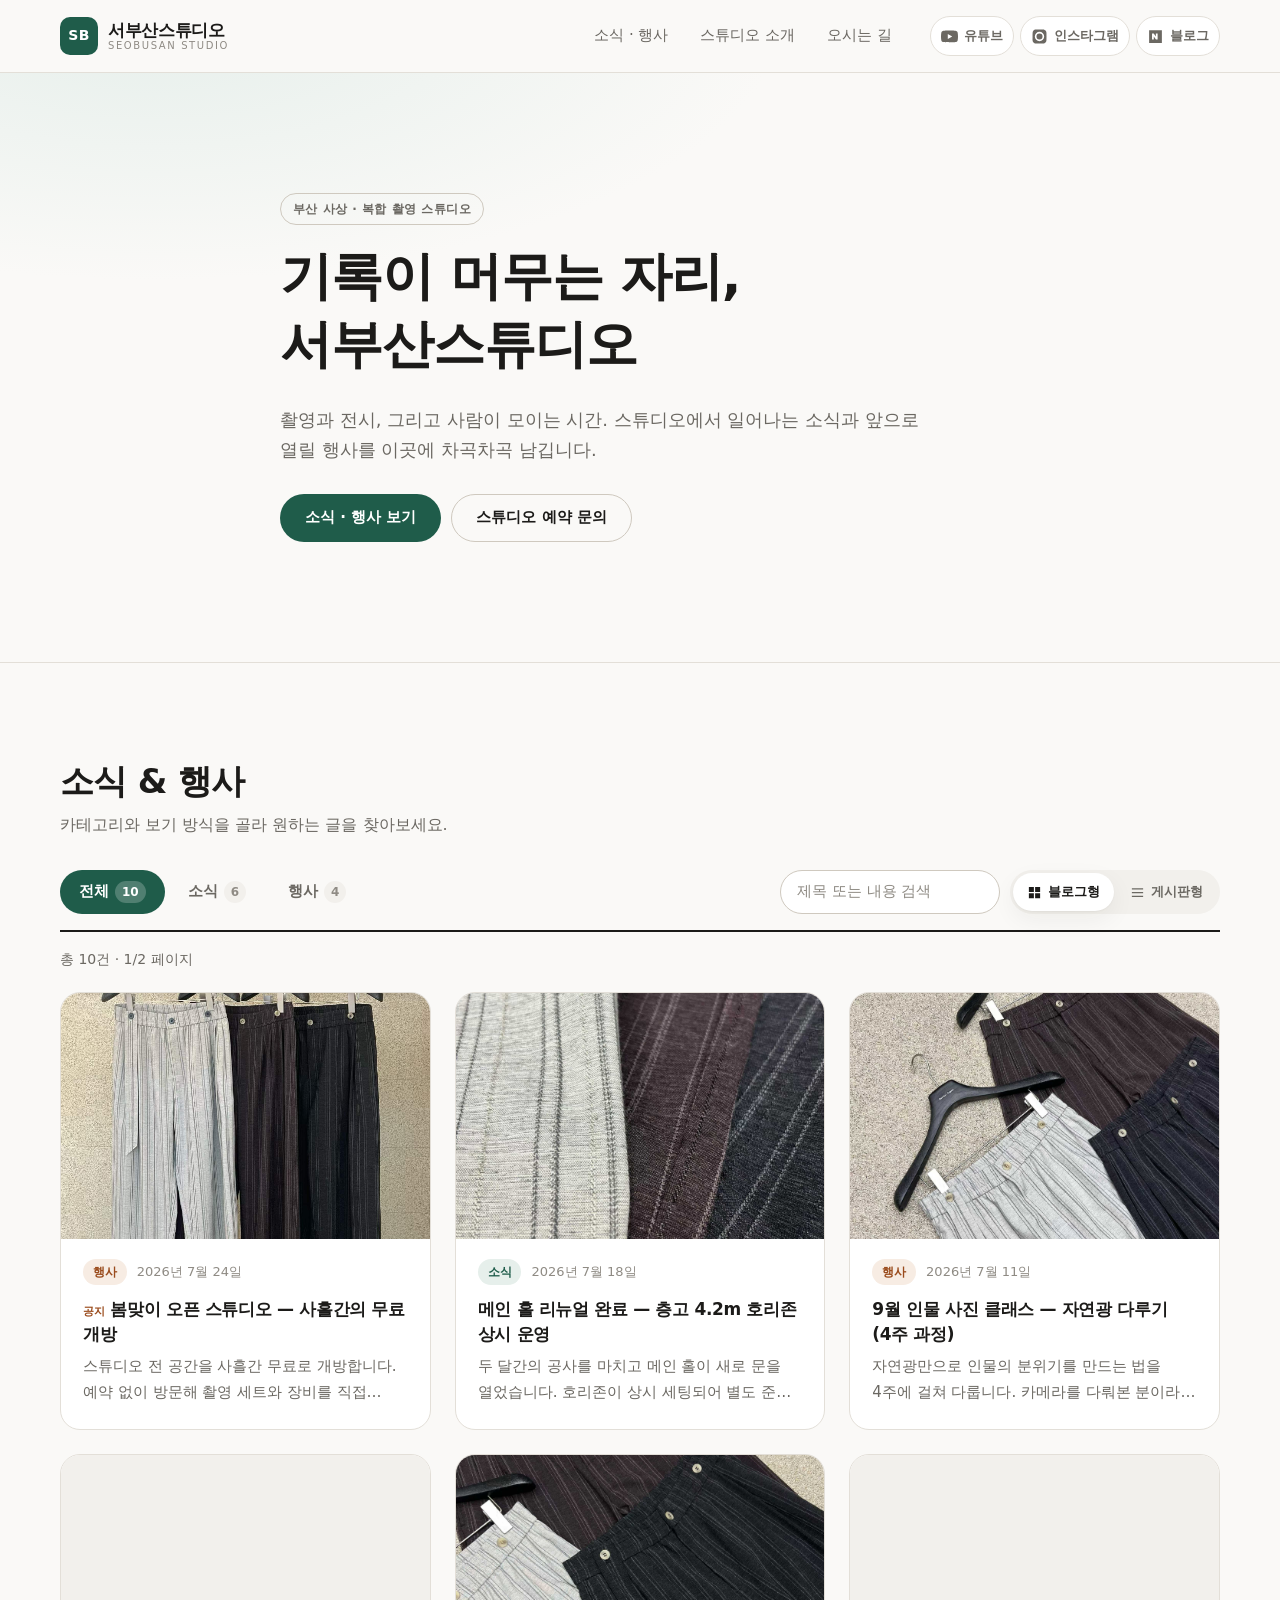
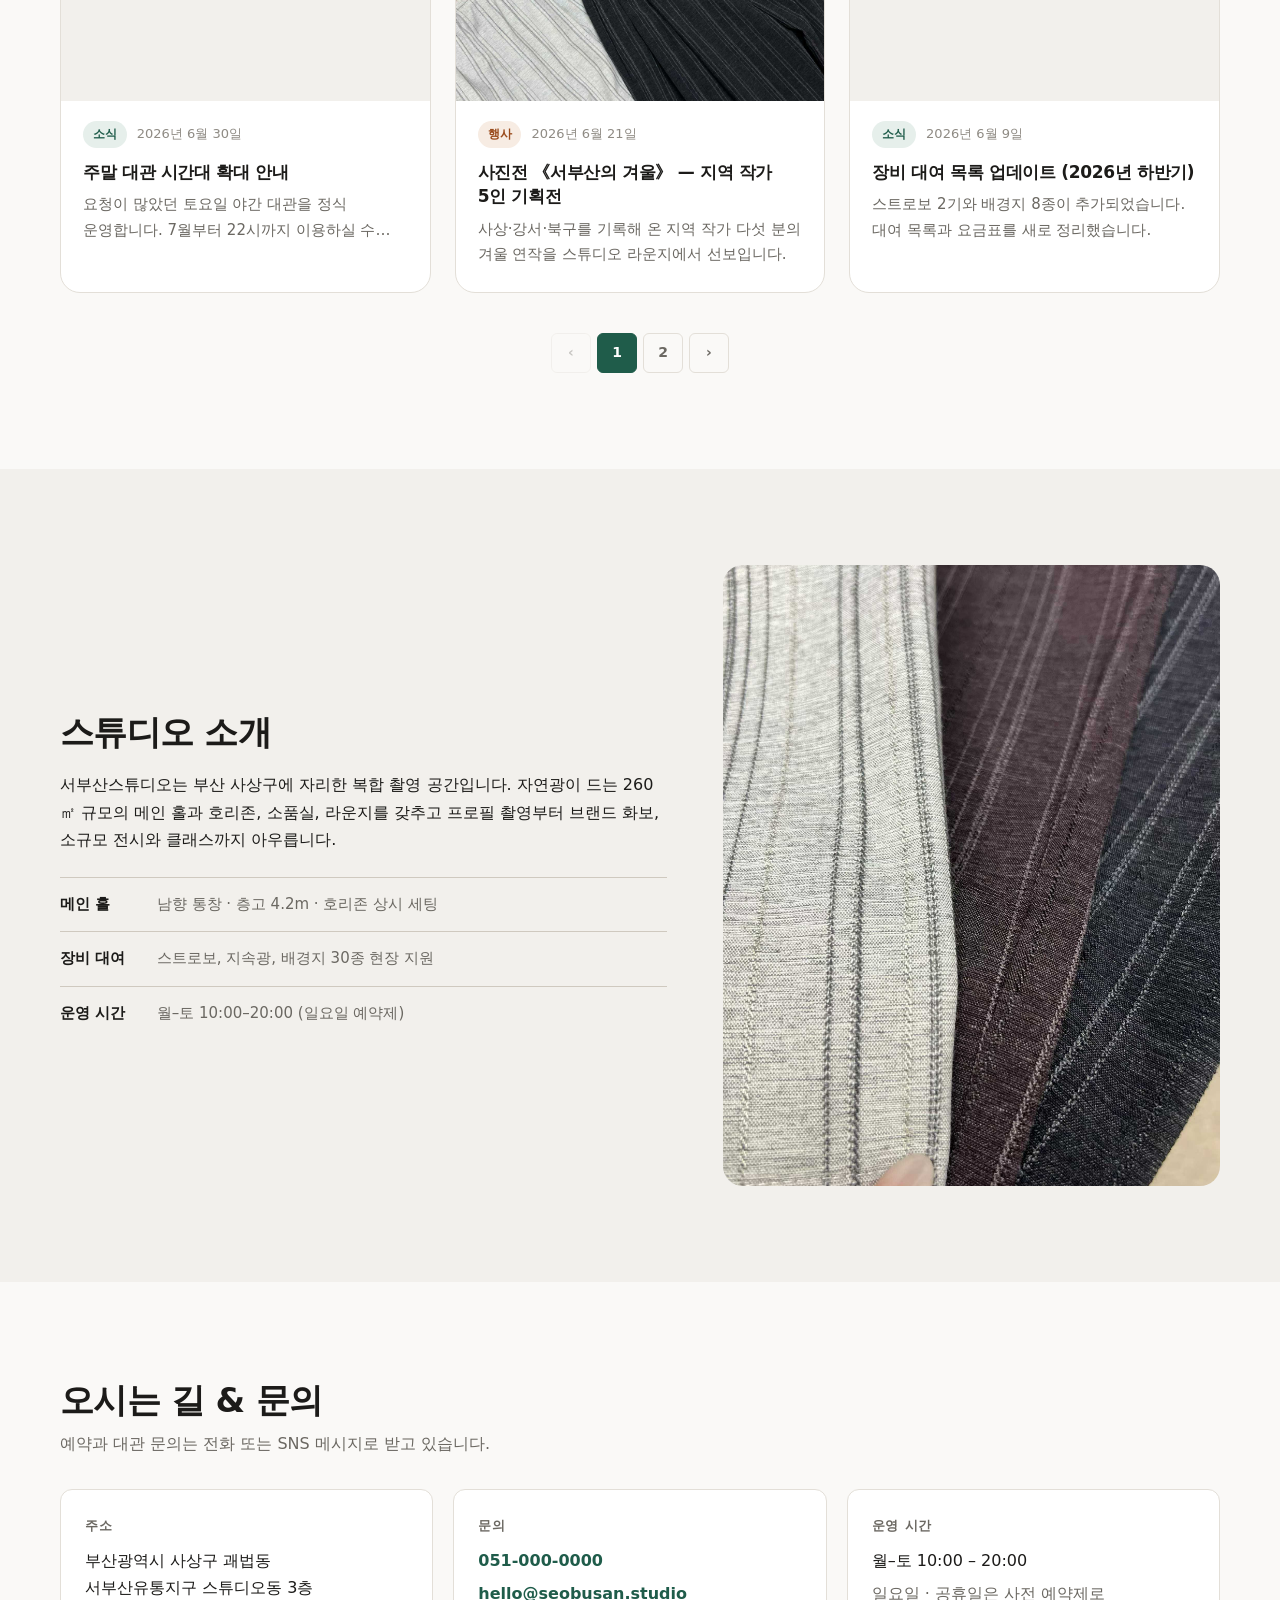
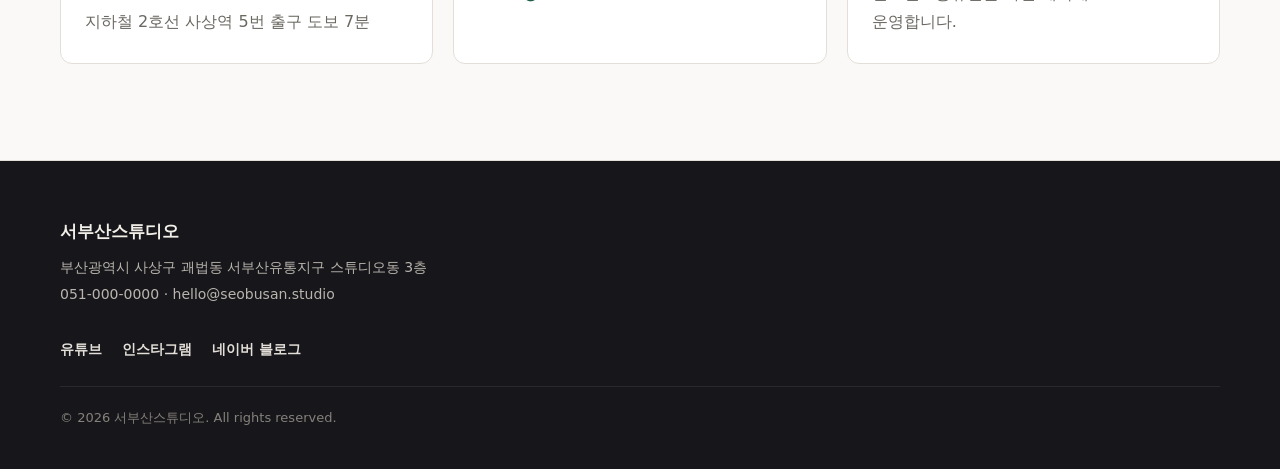
==== commit 188f6819: "feat: rebuild site as login-free news/event board for 서부산스튜디오 - Replace the shop page with a single-" ====
--- a/index.html
+++ b/index.html
@@ -4,1624 +4,265 @@
   <meta charset="UTF-8" />
   <meta name="viewport" content="width=device-width, initial-scale=1" />
   <meta name="color-scheme" content="light dark" />
-  <meta name="theme-color" content="#0a0a0a" media="(prefers-color-scheme: dark)" />
-  <meta name="theme-color" content="#ffffff" media="(prefers-color-scheme: light)" />
-  <meta name="description" content="라 린느 옴므(La Ligne Homme) — 세련되고 감각적인 무드를 지향하는 남성 컨템포러리 패션 브랜드. 깔끔한 실루엣과 미니멀한 디자인." />
-  <title>La Ligne Homme — 라 린느 옴므</title>
-
-  <link rel="preconnect" href="https://cdn.jsdelivr.net" />
-  <link rel="preconnect" href="https://fonts.googleapis.com" />
-  <link rel="preconnect" href="https://fonts.gstatic.com" crossorigin />
-  <link href="https://fonts.googleapis.com/css2?family=Cormorant+Garamond:ital,wght@0,300;0,400;0,600;1,300;1,400&family=DM+Sans:wght@300;400;500&display=swap" rel="stylesheet" />
-
-  <style>
-    /* ─── CSS Variables ─────────────────────────────── */
-    :root {
-      color-scheme: light dark;
-
-      --color-black:   #0c0c0c;
-      --color-white:   #fafafa;
-      --color-gold:    #b89a6a;
-      --color-gold-lt: #d4b896;
-      --color-muted:   #7a7a7a;
-      --color-border:  #e0e0e0;
-
-      --color-bg:      #ffffff;
-      --color-bg-alt:  #f7f5f2;
-      --color-text:    #0c0c0c;
-      --color-text-sub:#5a5a5a;
-
-      --font-serif:  'Cormorant Garamond', Georgia, serif;
-      --font-sans:   'DM Sans', -apple-system, BlinkMacSystemFont, sans-serif;
-
-      --max-width:   1280px;
-      --section-gap: 7rem;
-      --header-h:    72px;
-
-      --ease-out: cubic-bezier(0.16, 1, 0.3, 1);
-    }
-
-    @media (prefers-color-scheme: dark) {
-      :root {
-        --color-bg:      #0c0c0c;
-        --color-bg-alt:  #141414;
-        --color-text:    #f0ede8;
-        --color-text-sub:#9a9a9a;
-        --color-border:  #2a2a2a;
-      }
-    }
-
-    @media (prefers-reduced-motion: reduce) {
-      *, *::before, *::after {
-        animation-duration: 0.01ms !important;
-        transition-duration: 0.01ms !important;
-      }
-    }
-
-    /* ─── Reset & Base ──────────────────────────────── */
-    *, *::before, *::after { box-sizing: border-box; margin: 0; padding: 0; }
-
-    html {
-      scroll-behavior: smooth;
-      scroll-padding-top: var(--header-h);
-    }
-
-    body {
-      font-family: var(--font-sans);
-      font-size: 1rem;
-      font-weight: 300;
-      color: var(--color-text);
-      background: var(--color-bg);
-      line-height: 1.7;
-      -webkit-font-smoothing: antialiased;
-    }
-
-    img {
-      display: block;
-      max-width: 100%;
-      height: auto;
-    }
-
-    a {
-      color: inherit;
-      text-decoration: none;
-    }
-
-    :focus-visible {
-      outline: 2px solid var(--color-gold);
-      outline-offset: 3px;
-    }
-
-    /* ─── Layout ────────────────────────────────────── */
-    .container {
-      max-width: var(--max-width);
-      margin: 0 auto;
-      padding: 0 2rem;
-    }
-
-    section { padding: var(--section-gap) 0; }
-
-    /* ─── Skip Link ─────────────────────────────────── */
-    .skip-link {
-      position: absolute;
-      top: -100%;
-      left: 1rem;
-      background: var(--color-gold);
-      color: var(--color-white);
-      padding: 0.5rem 1rem;
-      border-radius: 0 0 4px 4px;
-      font-size: 0.875rem;
-      z-index: 9999;
-      transition: top 0.2s;
-    }
-    .skip-link:focus { top: 0; }
-
-    /* ─── Header ────────────────────────────────────── */
-    header {
-      position: sticky;
-      top: 0;
-      z-index: 100;
-      height: var(--header-h);
-      background: var(--color-bg);
-      border-bottom: 1px solid transparent;
-      transition: border-color 0.3s, backdrop-filter 0.3s, background 0.3s;
-    }
-
-    header.scrolled {
-      border-color: var(--color-border);
-      backdrop-filter: blur(12px);
-      -webkit-backdrop-filter: blur(12px);
-      background: rgba(255,255,255,0.88);
-    }
-
-    @media (prefers-color-scheme: dark) {
-      header.scrolled {
-        background: rgba(12,12,12,0.88);
-      }
-    }
-
-    .header-nav {
-      display: flex;
-      align-items: center;
-      justify-content: space-between;
-      height: var(--header-h);
-    }
-
-    .logo {
-      font-family: var(--font-serif);
-      font-size: 1.25rem;
-      font-weight: 400;
-      letter-spacing: 0.12em;
-      text-transform: uppercase;
-      color: var(--color-text);
-    }
-
-    .logo span {
-      display: block;
-      font-size: 0.6rem;
-      font-family: var(--font-sans);
-      font-weight: 300;
-      letter-spacing: 0.35em;
-      text-transform: uppercase;
-      color: var(--color-muted);
-      margin-top: -2px;
-    }
-
-    .nav-links {
-      display: flex;
-      align-items: center;
-      gap: 2.5rem;
-      list-style: none;
-    }
-
-    .nav-links a {
-      font-size: 0.8rem;
-      font-weight: 400;
-      letter-spacing: 0.18em;
-      text-transform: uppercase;
-      color: var(--color-text-sub);
-      transition: color 0.2s;
-    }
-
-    .nav-links a:hover { color: var(--color-text); }
-
-    .nav-right {
-      display: flex;
-      align-items: center;
-      gap: 1.5rem;
-    }
-
-    .btn-header {
-      display: inline-flex;
-      align-items: center;
-      justify-content: center;
-      min-height: 44px;
-      min-width: 44px;
-      padding: 0 1.25rem;
-      font-size: 0.75rem;
-      font-weight: 400;
-      letter-spacing: 0.2em;
-      text-transform: uppercase;
-      border: 1px solid var(--color-text);
-      background: transparent;
-      color: var(--color-text);
-      cursor: pointer;
-      transition: background 0.2s, color 0.2s;
-    }
-
-    .btn-header:hover {
-      background: var(--color-text);
-      color: var(--color-bg);
-    }
-
-    .hamburger {
-      display: none;
-      flex-direction: column;
-      gap: 5px;
-      background: none;
-      border: none;
-      cursor: pointer;
-      padding: 8px;
-      min-height: 44px;
-      min-width: 44px;
-      align-items: center;
-      justify-content: center;
-    }
-
-    .hamburger span {
-      display: block;
-      width: 24px;
-      height: 1px;
-      background: var(--color-text);
-      transition: transform 0.3s, opacity 0.3s;
-    }
-
-    /* ─── Hero ──────────────────────────────────────── */
-    .hero {
-      position: relative;
-      min-height: calc(100vh - var(--header-h));
-      display: grid;
-      grid-template-columns: 1fr 1fr;
-      overflow: hidden;
-      padding: 0;
-    }
-
-    .hero-visual {
-      position: relative;
-      background: var(--color-bg-alt);
-      overflow: hidden;
-      min-height: 600px;
-    }
-
-    .hero-visual::after {
-      content: '';
-      position: absolute;
-      inset: 0;
-      background: linear-gradient(160deg, transparent 40%, rgba(0,0,0,0.18));
-    }
-
-    /* Placeholder image via CSS gradient — replace with real photo */
-    .hero-img-placeholder {
-      width: 100%;
-      height: 100%;
-      background:
-        linear-gradient(180deg,
-          #c8bfaf 0%,
-          #a89880 35%,
-          #8a7865 70%,
-          #6b5e50 100%
-        );
-      position: absolute;
-      inset: 0;
-    }
-
-    .hero-img-placeholder::before {
-      content: '';
-      position: absolute;
-      left: 50%;
-      top: 15%;
-      transform: translateX(-50%);
-      width: 38%;
-      height: 68%;
-      background: linear-gradient(180deg, #e8e0d5 0%, #c8b89a 100%);
-      border-radius: 2px;
-    }
-
-    .hero-content {
-      display: flex;
-      flex-direction: column;
-      justify-content: center;
-      padding: 5rem 4rem 5rem 5rem;
-    }
-
-    .hero-eyebrow {
-      font-family: var(--font-sans);
-      font-size: 0.7rem;
-      font-weight: 400;
-      letter-spacing: 0.4em;
-      text-transform: uppercase;
-      color: var(--color-gold);
-      margin-bottom: 2rem;
-    }
-
-    .hero-title {
-      font-family: var(--font-serif);
-      font-size: clamp(2.8rem, 5vw, 5rem);
-      font-weight: 300;
-      line-height: 1.1;
-      letter-spacing: -0.01em;
-      margin-bottom: 1.5rem;
-    }
-
-    .hero-title em {
-      font-style: italic;
-      color: var(--color-gold);
-    }
-
-    .hero-subtitle {
-      font-size: 0.9rem;
-      font-weight: 300;
-      line-height: 1.85;
-      color: var(--color-text-sub);
-      max-width: 38ch;
-      margin-bottom: 3rem;
-      word-break: keep-all;
-    }
-
-    .hero-cta-group {
-      display: flex;
-      align-items: center;
-      gap: 1.5rem;
-      flex-wrap: wrap;
-    }
-
-    .btn-primary {
-      display: inline-flex;
-      align-items: center;
-      justify-content: center;
-      min-height: 52px;
-      padding: 0 2.5rem;
-      font-size: 0.75rem;
-      font-weight: 400;
-      letter-spacing: 0.25em;
-      text-transform: uppercase;
-      background: var(--color-text);
-      color: var(--color-bg);
-      border: 1px solid var(--color-text);
-      cursor: pointer;
-      transition: background 0.25s, color 0.25s, transform 0.2s;
-    }
-
-    .btn-primary:hover {
-      background: var(--color-gold);
-      border-color: var(--color-gold);
-      transform: translateY(-1px);
-    }
-
-    .btn-secondary {
-      display: inline-flex;
-      align-items: center;
-      justify-content: center;
-      min-height: 52px;
-      padding: 0;
-      font-size: 0.75rem;
-      font-weight: 400;
-      letter-spacing: 0.2em;
-      text-transform: uppercase;
-      color: var(--color-text-sub);
-      background: none;
-      border: none;
-      cursor: pointer;
-      gap: 0.6rem;
-      transition: color 0.2s, gap 0.2s;
-    }
-
-    .btn-secondary::after {
-      content: '→';
-      transition: transform 0.2s;
-    }
-
-    .btn-secondary:hover {
-      color: var(--color-text);
-      gap: 1rem;
-    }
-
-    .hero-season-tag {
-      position: absolute;
-      bottom: 2.5rem;
-      right: 2.5rem;
-      z-index: 2;
-      font-family: var(--font-serif);
-      font-size: 0.75rem;
-      font-style: italic;
-      letter-spacing: 0.1em;
-      color: rgba(255,255,255,0.7);
-      border: 1px solid rgba(255,255,255,0.3);
-      padding: 0.5rem 0.9rem;
-    }
-
-    /* ─── Brand Intro ────────────────────────────────── */
-    .brand-intro {
-      background: var(--color-bg-alt);
-      text-align: center;
-    }
-
-    .brand-intro-inner {
-      max-width: 720px;
-      margin: 0 auto;
-    }
-
-    .section-label {
-      font-size: 0.65rem;
-      font-weight: 400;
-      letter-spacing: 0.5em;
-      text-transform: uppercase;
-      color: var(--color-gold);
-      margin-bottom: 1.5rem;
-    }
-
-    .section-title {
-      font-family: var(--font-serif);
-      font-size: clamp(2rem, 3.5vw, 3rem);
-      font-weight: 300;
-      line-height: 1.25;
-      margin-bottom: 1.75rem;
-    }
-
-    .section-title em { font-style: italic; color: var(--color-gold); }
-
-    .section-body {
-      font-size: 0.95rem;
-      font-weight: 300;
-      line-height: 1.95;
-      color: var(--color-text-sub);
-      word-break: keep-all;
-    }
-
-    .brand-divider {
-      width: 40px;
-      height: 1px;
-      background: var(--color-gold);
-      margin: 2rem auto;
-    }
-
-    /* ─── Collection Grid ────────────────────────────── */
-    .collection { background: var(--color-bg); }
-
-    .collection-header {
-      display: flex;
-      align-items: flex-end;
-      justify-content: space-between;
-      margin-bottom: 3.5rem;
-      gap: 1rem;
-    }
-
-    .collection-grid {
-      display: grid;
-      grid-template-columns: repeat(3, 1fr);
-      gap: 1.5rem;
-    }
-
-    .product-card {
-      cursor: pointer;
-    }
-
-    .product-card:hover .product-img-wrap { overflow: hidden; }
-    .product-card:hover .product-img-inner { transform: scale(1.04); }
-
-    .product-img-wrap {
-      position: relative;
-      aspect-ratio: 3/4;
-      overflow: hidden;
-      background: var(--color-bg-alt);
-      margin-bottom: 1.25rem;
-    }
-
-    .product-img-inner {
-      width: 100%;
-      height: 100%;
-      transition: transform 0.6s var(--ease-out);
-    }
-
-    /* Product placeholder gradients */
-    .prod-1 { background: linear-gradient(160deg, #d4cec7 0%, #a09080 100%); }
-    .prod-2 { background: linear-gradient(160deg, #2a2a2a 0%, #4a4040 100%); }
-    .prod-3 { background: linear-gradient(160deg, #c8bfaf 0%, #8a7868 100%); }
-    .prod-4 { background: linear-gradient(160deg, #1c1c1c 0%, #3a3030 100%); }
-    .prod-5 { background: linear-gradient(160deg, #b8b0a8 0%, #807870 100%); }
-    .prod-6 { background: linear-gradient(160deg, #e8e0d8 0%, #c0b0a0 100%); }
-
-    .product-tag {
-      position: absolute;
-      top: 1rem;
-      left: 1rem;
-      font-size: 0.65rem;
-      font-weight: 400;
-      letter-spacing: 0.2em;
-      text-transform: uppercase;
-      background: var(--color-gold);
-      color: #fff;
-      padding: 0.3rem 0.6rem;
-    }
-
-    .product-name {
-      font-family: var(--font-serif);
-      font-size: 1.1rem;
-      font-weight: 400;
-      margin-bottom: 0.3rem;
-    }
-
-    .product-material {
-      font-size: 0.75rem;
-      letter-spacing: 0.08em;
-      color: var(--color-text-sub);
-      margin-bottom: 0.5rem;
-    }
-
-    .product-price {
-      font-size: 0.85rem;
-      font-weight: 400;
-      letter-spacing: 0.05em;
-    }
-
-    /* ─── Full-Width Editorial ───────────────────────── */
-    .editorial {
-      padding: 0;
-      display: grid;
-      grid-template-columns: 1fr 1fr;
-      min-height: 600px;
-    }
-
-    .editorial-visual {
-      position: relative;
-      overflow: hidden;
-      background: #1a1612;
-      min-height: 500px;
-    }
-
-    .editorial-bg {
-      position: absolute;
-      inset: 0;
-      background: linear-gradient(135deg, #1a1612 0%, #2e2520 50%, #1a1612 100%);
-    }
-
-    .editorial-content {
-      display: flex;
-      flex-direction: column;
-      justify-content: center;
-      padding: 5rem;
-      background: var(--color-bg-alt);
-    }
-
-    .editorial-kicker {
-      font-size: 0.65rem;
-      letter-spacing: 0.5em;
-      text-transform: uppercase;
-      color: var(--color-gold);
-      margin-bottom: 1.5rem;
-    }
-
-    .editorial-title {
-      font-family: var(--font-serif);
-      font-size: clamp(2rem, 3vw, 2.75rem);
-      font-weight: 300;
-      line-height: 1.2;
-      margin-bottom: 1.5rem;
-    }
-
-    .editorial-title em { font-style: italic; }
-
-    .editorial-body {
-      font-size: 0.9rem;
-      font-weight: 300;
-      line-height: 1.9;
-      color: var(--color-text-sub);
-      max-width: 40ch;
-      margin-bottom: 2.5rem;
-    }
-
-    /* ─── Values ─────────────────────────────────────── */
-    .values { background: var(--color-bg); }
-
-    .values-grid {
-      display: grid;
-      grid-template-columns: repeat(3, 1fr);
-      gap: 4rem 3rem;
-      margin-top: 4rem;
-    }
-
-    .value-item {}
-
-    .value-number {
-      font-family: var(--font-serif);
-      font-size: 3rem;
-      font-weight: 300;
-      color: var(--color-border);
-      line-height: 1;
-      margin-bottom: 1rem;
-    }
-
-    .value-title {
-      font-family: var(--font-serif);
-      font-size: 1.35rem;
-      font-weight: 400;
-      margin-bottom: 0.75rem;
-    }
-
-    .value-body {
-      font-size: 0.85rem;
-      font-weight: 300;
-      line-height: 1.85;
-      color: var(--color-text-sub);
-    }
-
-    /* ─── Lookbook Strip ─────────────────────────────── */
-    .lookbook {
-      background: var(--color-bg-alt);
-      overflow: hidden;
-    }
-
-    .lookbook-strip {
-      display: flex;
-      gap: 1rem;
-      margin-top: 3.5rem;
-      overflow-x: auto;
-      scrollbar-width: none;
-      -ms-overflow-style: none;
-      padding-bottom: 1rem;
-    }
-
-    .lookbook-strip::-webkit-scrollbar { display: none; }
-
-    .look-item {
-      flex: 0 0 260px;
-      aspect-ratio: 2/3;
-      overflow: hidden;
-      background: var(--color-bg);
-      cursor: pointer;
-    }
-
-    .look-item:hover .look-inner { transform: scale(1.05); }
-
-    .look-inner {
-      width: 100%;
-      height: 100%;
-      transition: transform 0.6s var(--ease-out);
-      object-fit: cover;
-      display: block;
-    }
-
-    /* ─── Newsletter ─────────────────────────────────── */
-    .newsletter {
-      background: #0c0c0c;
-      color: #f0ede8;
-      text-align: center;
-    }
-
-    .newsletter .section-label { color: var(--color-gold-lt); }
-
-    .newsletter .section-title { color: var(--color-bg); }
-
-    .newsletter-desc {
-      font-size: 0.875rem;
-      font-weight: 300;
-      line-height: 1.9;
-      opacity: 0.65;
-      margin-bottom: 2.5rem;
-      max-width: 42ch;
-      margin-left: auto;
-      margin-right: auto;
-    }
-
-    .newsletter-form {
-      display: flex;
-      gap: 0;
-      max-width: 480px;
-      margin: 0 auto;
-    }
-
-    .newsletter-input {
-      flex: 1;
-      height: 52px;
-      padding: 0 1.25rem;
-      font-family: var(--font-sans);
-      font-size: 0.85rem;
-      font-weight: 300;
-      background: rgba(255,255,255,0.1);
-      border: 1px solid rgba(255,255,255,0.25);
-      border-right: none;
-      color: var(--color-bg);
-      outline: none;
-      transition: border-color 0.2s;
-    }
-
-    .newsletter-input::placeholder { color: rgba(255,255,255,0.35); }
-    .newsletter-input:focus { border-color: var(--color-gold-lt); }
-
-    .newsletter-btn {
-      height: 52px;
-      padding: 0 1.75rem;
-      font-family: var(--font-sans);
-      font-size: 0.7rem;
-      font-weight: 400;
-      letter-spacing: 0.2em;
-      text-transform: uppercase;
-      background: var(--color-gold);
-      color: #fff;
-      border: 1px solid var(--color-gold);
-      cursor: pointer;
-      transition: background 0.2s;
-      white-space: nowrap;
-    }
-
-    .newsletter-btn:hover { background: var(--color-gold-lt); }
-
-    .newsletter-notice {
-      margin-top: 1rem;
-      font-size: 0.7rem;
-      opacity: 0.4;
-      letter-spacing: 0.05em;
-    }
-
-    /* ─── FAQ ────────────────────────────────────────── */
-    .faq { background: var(--color-bg-alt); }
-
-    .faq-inner {
-      max-width: 760px;
-      margin: 0 auto;
-    }
-
-    .faq-list {
-      margin-top: 3rem;
-      border-top: 1px solid var(--color-border);
-    }
-
-    details {
-      border-bottom: 1px solid var(--color-border);
-    }
-
-    summary {
-      display: flex;
-      align-items: center;
-      justify-content: space-between;
-      padding: 1.5rem 0;
-      font-family: var(--font-serif);
-      font-size: 1.1rem;
-      font-weight: 400;
-      cursor: pointer;
-      list-style: none;
-      gap: 1rem;
-    }
-
-    summary::-webkit-details-marker { display: none; }
-
-    summary::after {
-      content: '+';
-      font-size: 1.4rem;
-      font-weight: 300;
-      color: var(--color-gold);
-      flex-shrink: 0;
-      transition: transform 0.3s;
-    }
-
-    details[open] summary::after {
-      transform: rotate(45deg);
-    }
-
-    details p {
-      padding: 0 0 1.75rem;
-      font-size: 0.875rem;
-      font-weight: 300;
-      line-height: 1.9;
-      color: var(--color-text-sub);
-    }
-
-    /* ─── Final CTA ──────────────────────────────────── */
-    .final-cta {
-      background: var(--color-bg);
-      text-align: center;
-    }
-
-    .final-cta .section-title { margin-bottom: 2rem; }
-
-    .final-cta-actions {
-      display: flex;
-      justify-content: center;
-      gap: 1.25rem;
-      flex-wrap: wrap;
-    }
-
-    /* ─── Footer ─────────────────────────────────────── */
-    footer {
-      background: #0c0c0c;
-      color: #f0ede8;
-      padding: 4rem 0 2rem;
-    }
-
-    .footer-top {
-      display: grid;
-      grid-template-columns: 1.4fr 1fr 1fr 1fr;
-      gap: 3rem;
-      margin-bottom: 4rem;
-    }
-
-    .footer-brand .logo {
-      color: var(--color-bg);
-      margin-bottom: 1rem;
-      display: inline-block;
-    }
-
-    .footer-brand .logo span { color: rgba(255,255,255,0.4); }
-
-    .footer-tagline {
-      font-size: 0.8rem;
-      font-weight: 300;
-      line-height: 1.8;
-      color: rgba(255,255,255,0.45);
-      max-width: 28ch;
-      margin-top: 0.5rem;
-    }
-
-    .footer-col h4 {
-      font-size: 0.65rem;
-      font-weight: 400;
-      letter-spacing: 0.35em;
-      text-transform: uppercase;
-      color: rgba(255,255,255,0.4);
-      margin-bottom: 1.25rem;
-    }
-
-    .footer-col ul {
-      list-style: none;
-      display: flex;
-      flex-direction: column;
-      gap: 0.75rem;
-    }
-
-    .footer-col a {
-      font-size: 0.82rem;
-      font-weight: 300;
-      color: rgba(255,255,255,0.65);
-      transition: color 0.2s;
-    }
-
-    .footer-col a:hover { color: var(--color-gold-lt); }
-
-    .footer-bottom {
-      border-top: 1px solid rgba(255,255,255,0.1);
-      padding-top: 1.75rem;
-      display: flex;
-      justify-content: space-between;
-      align-items: center;
-      flex-wrap: wrap;
-      gap: 1rem;
-    }
-
-    .footer-legal {
-      font-size: 0.72rem;
-      font-weight: 300;
-      color: rgba(255,255,255,0.3);
-    }
-
-    .footer-legal-links {
-      display: flex;
-      gap: 1.5rem;
-    }
-
-    .footer-legal-links a {
-      font-size: 0.72rem;
-      font-weight: 300;
-      color: rgba(255,255,255,0.3);
-      transition: color 0.2s;
-    }
-
-    .footer-legal-links a:hover { color: rgba(255,255,255,0.6); }
-
-    /* ─── Mobile Nav ─────────────────────────────────── */
-    .mobile-nav {
-      display: none;
-      position: fixed;
-      inset: 0;
-      background: var(--color-bg);
-      z-index: 200;
-      flex-direction: column;
-      align-items: center;
-      justify-content: center;
-      gap: 2.5rem;
-      opacity: 0;
-      pointer-events: none;
-      transition: opacity 0.3s;
-    }
-
-    .mobile-nav.open {
-      opacity: 1;
-      pointer-events: all;
-    }
-
-    .mobile-nav a {
-      font-family: var(--font-serif);
-      font-size: 2.5rem;
-      font-weight: 300;
-      letter-spacing: 0.05em;
-    }
-
-    .mobile-nav-close {
-      position: absolute;
-      top: 1.5rem;
-      right: 2rem;
-      font-size: 2rem;
-      font-weight: 200;
-      background: none;
-      border: none;
-      cursor: pointer;
-      color: var(--color-text);
-      min-height: 44px;
-      min-width: 44px;
-    }
-
-    /* ─── Scroll Animations ──────────────────────────── */
-    .fade-in {
-      opacity: 0;
-      transform: translateY(24px);
-      transition: opacity 0.8s var(--ease-out), transform 0.8s var(--ease-out);
-    }
-
-    .fade-in.visible {
-      opacity: 1;
-      transform: none;
-    }
-
-    .fade-in-delay-1 { transition-delay: 0.1s; }
-    .fade-in-delay-2 { transition-delay: 0.2s; }
-    .fade-in-delay-3 { transition-delay: 0.3s; }
-
-    /* ─── Responsive ─────────────────────────────────── */
-    @media (max-width: 1024px) {
-      .hero { grid-template-columns: 1fr; min-height: auto; }
-      .hero-visual { min-height: 55vw; order: -1; }
-      .hero-content { padding: 4rem 2rem; }
-      .editorial { grid-template-columns: 1fr; }
-      .editorial-content { padding: 4rem 2rem; }
-      .footer-top { grid-template-columns: 1fr 1fr; gap: 2.5rem; }
-    }
-
-    @media (max-width: 768px) {
-      :root { --section-gap: 5rem; }
-      .nav-links { display: none; }
-      .btn-header.desktop-only { display: none; }
-      .hamburger { display: flex; }
-      .mobile-nav { display: flex; }
-      .collection-grid { grid-template-columns: repeat(2, 1fr); gap: 1rem; }
-      .values-grid { grid-template-columns: 1fr; gap: 2.5rem; }
-      .newsletter-form { flex-direction: column; }
-      .newsletter-input { border-right: 1px solid rgba(255,255,255,0.25); }
-      .footer-top { grid-template-columns: 1fr 1fr; }
-      .footer-bottom { flex-direction: column; text-align: center; }
-      .editorial-content { padding: 3rem 1.5rem; }
-    }
-
-    @media (max-width: 480px) {
-      .container { padding: 0 1.25rem; }
-      .collection-grid { grid-template-columns: 1fr; }
-      .footer-top { grid-template-columns: 1fr; }
-      .hero-content { padding: 3rem 1.25rem; }
-    }
-
-    /* ─── Category Nav ───────────────────────────────── */
-    .category-nav {
-      display: flex;
-      gap: 0.5rem;
-      flex-wrap: wrap;
-      margin-bottom: 3rem;
-    }
-
-    .cat-btn {
-      padding: 0.55rem 1.35rem;
-      font-family: var(--font-sans);
-      font-size: 0.75rem;
-      font-weight: 400;
-      letter-spacing: 0.1em;
-      border: 1px solid var(--color-border);
-      background: transparent;
-      color: var(--color-text-sub);
-      cursor: pointer;
-      transition: background 0.2s, color 0.2s, border-color 0.2s;
-    }
-
-    .cat-btn.active,
-    .cat-btn:hover {
-      background: var(--color-text);
-      color: var(--color-bg);
-      border-color: var(--color-text);
-    }
-
-    /* ─── Footer Business Info ───────────────────────── */
-    .footer-biz {
-      border-top: 1px solid rgba(255,255,255,0.08);
-      padding: 2rem 0 1.75rem;
-    }
-
-    .footer-biz-info {
-      display: flex;
-      flex-wrap: wrap;
-      gap: 0.35rem 1.75rem;
-      font-size: 0.7rem;
-      font-weight: 300;
-      color: rgba(255,255,255,0.32);
-      line-height: 1.65;
-    }
-
-    .footer-biz-info span {
-      display: inline-flex;
-      gap: 0.4rem;
-      align-items: baseline;
-    }
-
-    .footer-biz-info strong {
-      font-weight: 400;
-      color: rgba(255,255,255,0.5);
-      white-space: nowrap;
-    }
-
-    .footer-kakao {
-      display: inline-flex;
-      align-items: center;
-      gap: 0.45rem;
-      margin-top: 1.25rem;
-      font-size: 0.75rem;
-      font-weight: 400;
-      letter-spacing: 0.05em;
-      color: rgba(255,255,255,0.5);
-      border: 1px solid rgba(255,255,255,0.18);
-      padding: 0.5rem 1rem;
-      transition: color 0.2s, border-color 0.2s;
-    }
-
-    .footer-kakao:hover {
-      color: var(--color-gold-lt);
-      border-color: var(--color-gold-lt);
-    }
-  </style>
+  <meta name="theme-color" content="#faf9f7" media="(prefers-color-scheme: light)" />
+  <meta name="theme-color" content="#111110" media="(prefers-color-scheme: dark)" />
+
+  <title>서부산스튜디오 | 소식과 행사</title>
+  <meta name="description" content="서부산스튜디오의 새로운 소식과 행사 일정을 한 곳에서 확인하세요. 촬영, 전시, 클래스 등 스튜디오에서 열리는 모든 이야기를 전합니다." />
+  <link rel="canonical" href="https://www.xn--2z1bs3n7tckmj7dwzimnz.shop/" />
+
+  <meta property="og:type" content="website" />
+  <meta property="og:site_name" content="서부산스튜디오" />
+  <meta property="og:title" content="서부산스튜디오 | 소식과 행사" />
+  <meta property="og:description" content="서부산스튜디오의 새로운 소식과 행사 일정을 한 곳에서 확인하세요." />
+  <meta property="og:url" content="https://www.xn--2z1bs3n7tckmj7dwzimnz.shop/" />
+  <meta property="og:image" content="https://www.xn--2z1bs3n7tckmj7dwzimnz.shop/images/look-01.jpg" />
+  <meta property="og:locale" content="ko_KR" />
+  <meta name="twitter:card" content="summary_large_image" />
+
+  <link rel="icon" href="data:image/svg+xml,<svg xmlns='http://www.w3.org/2000/svg' viewBox='0 0 100 100'><text y='.9em' font-size='90'>🎬</text></svg>" />
+  <link rel="stylesheet" href="style.css" />
+
+  <script type="application/ld+json">
+  {
+    "@context": "https://schema.org",
+    "@type": "LocalBusiness",
+    "name": "서부산스튜디오",
+    "url": "https://www.xn--2z1bs3n7tckmj7dwzimnz.shop/",
+    "image": "https://www.xn--2z1bs3n7tckmj7dwzimnz.shop/images/look-01.jpg",
+    "description": "부산 서부권의 촬영·전시·클래스 복합 스튜디오",
+    "address": {
+      "@type": "PostalAddress",
+      "addressCountry": "KR",
+      "addressRegion": "부산광역시",
+      "addressLocality": "사상구"
+    },
+    "openingHours": "Mo-Sa 10:00-20:00",
+    "sameAs": [
+      "https://www.youtube.com/",
+      "https://www.instagram.com/",
+      "https://blog.naver.com/"
+    ]
+  }
+  </script>
 </head>
-
 <body>
-  <!-- Skip Link -->
-  <a href="#main" class="skip-link">본문 바로가기</a>
-
-  <!-- Mobile Nav Overlay -->
-  <nav class="mobile-nav" id="mobile-nav" aria-label="모바일 메뉴" aria-hidden="true">
-    <button class="mobile-nav-close" id="mobile-nav-close" aria-label="메뉴 닫기">&#xd7;</button>
-    <a href="#collection">컬렉션</a>
-    <a href="#lookbook">룩북</a>
-    <a href="#brand">브랜드</a>
-    <a href="#contact">문의</a>
-  </nav>
-
-  <!-- Header -->
-  <header role="banner" id="header">
-    <nav class="container header-nav" aria-label="메인 내비게이션">
-      <a href="/" class="logo" aria-label="La Ligne Homme 홈">
-        La Ligne Homme
-        <span>라 린느 옴므</span>
+  <a class="skip-link" href="#main">본문 바로가기</a>
+
+  <header class="site-header">
+    <div class="container header-inner">
+      <a class="brand" href="./">
+        <span class="brand-mark" aria-hidden="true">SB</span>
+        <span class="brand-text">
+          <strong>서부산스튜디오</strong>
+          <small>SEOBUSAN STUDIO</small>
+        </span>
       </a>
 
-      <ul class="nav-links" role="list">
-        <li><a href="#collection">컬렉션</a></li>
-        <li><a href="#lookbook">룩북</a></li>
-        <li><a href="#brand">브랜드</a></li>
-        <li><a href="#faq">문의</a></li>
-      </ul>
-
-      <div class="nav-right" id="nav-right">
-        <a href="login.html" class="btn-header desktop-only" id="btn-login">로그인</a>
-        <a href="signup.html" class="btn-header desktop-only" id="btn-signup">회원가입</a>
-        <span class="nav-user desktop-only" id="nav-user" style="display:none;font-size:0.78rem;font-weight:400;letter-spacing:0.05em;color:var(--color-text-sub);"></span>
-        <button class="btn-header desktop-only" id="btn-logout" style="display:none;">로그아웃</button>
-        <a href="#collection" class="btn-header desktop-only" style="margin-left:0.5rem;">쇼핑하기</a>
-        <button
-          class="hamburger"
-          id="hamburger"
-          aria-label="메뉴 열기"
-          aria-expanded="false"
-          aria-controls="mobile-nav"
-        >
-          <span></span>
-          <span></span>
-          <span></span>
-        </button>
-      </div>
-    </nav>
+      <nav class="site-nav" aria-label="주요 메뉴">
+        <ul>
+          <li><a href="#board">소식 · 행사</a></li>
+          <li><a href="#about">스튜디오 소개</a></li>
+          <li><a href="#visit">오시는 길</a></li>
+        </ul>
+      </nav>
+
+      <!-- 대표 SNS: 우측 상단 -->
+      <nav class="sns" aria-label="공식 SNS 채널">
+        <ul>
+          <li>
+            <a class="sns-btn sns-youtube" href="https://www.youtube.com/" target="_blank" rel="noopener noreferrer">
+              <svg viewBox="0 0 24 24" aria-hidden="true" focusable="false"><path fill="currentColor" d="M23.5 6.2a3 3 0 0 0-2.1-2.1C19.5 3.6 12 3.6 12 3.6s-7.5 0-9.4.5A3 3 0 0 0 .5 6.2 31.4 31.4 0 0 0 0 12a31.4 31.4 0 0 0 .5 5.8 3 3 0 0 0 2.1 2.1c1.9.5 9.4.5 9.4.5s7.5 0 9.4-.5a3 3 0 0 0 2.1-2.1A31.4 31.4 0 0 0 24 12a31.4 31.4 0 0 0-.5-5.8ZM9.6 15.6V8.4l6.3 3.6-6.3 3.6Z"/></svg>
+              <span>유튜브</span>
+            </a>
+          </li>
+          <li>
+            <a class="sns-btn sns-instagram" href="https://www.instagram.com/" target="_blank" rel="noopener noreferrer">
+              <svg viewBox="0 0 24 24" aria-hidden="true" focusable="false"><path fill="currentColor" d="M12 2.2c3.2 0 3.6 0 4.9.07 1.2.05 1.8.25 2.2.42.6.22 1 .48 1.4.9.42.4.68.8.9 1.4.17.4.37 1 .42 2.2.06 1.3.07 1.7.07 4.9s0 3.6-.07 4.9c-.05 1.2-.25 1.8-.42 2.2a3.8 3.8 0 0 1-.9 1.4 3.8 3.8 0 0 1-1.4.9c-.4.17-1 .37-2.2.42-1.3.06-1.7.07-4.9.07s-3.6 0-4.9-.07c-1.2-.05-1.8-.25-2.2-.42a3.8 3.8 0 0 1-1.4-.9 3.8 3.8 0 0 1-.9-1.4c-.17-.4-.37-1-.42-2.2C2.2 15.6 2.2 15.2 2.2 12s0-3.6.07-4.9c.05-1.2.25-1.8.42-2.2.22-.6.48-1 .9-1.4.4-.42.8-.68 1.4-.9.4-.17 1-.37 2.2-.42C8.4 2.2 8.8 2.2 12 2.2Zm0 3.2a6.6 6.6 0 1 0 0 13.2 6.6 6.6 0 0 0 0-13.2Zm0 10.9a4.3 4.3 0 1 1 0-8.6 4.3 4.3 0 0 1 0 8.6Zm8.4-11.2a1.55 1.55 0 1 1-3.1 0 1.55 1.55 0 0 1 3.1 0Z"/></svg>
+              <span>인스타그램</span>
+            </a>
+          </li>
+          <li>
+            <a class="sns-btn sns-blog" href="https://blog.naver.com/" target="_blank" rel="noopener noreferrer">
+              <svg viewBox="0 0 24 24" aria-hidden="true" focusable="false"><path fill="currentColor" d="M3 3h18v18H3V3Zm4.1 4.6v8.8h2.5v-4.3l3 4.3h2.4V7.6h-2.5v4.3l-3-4.3H7.1Z"/></svg>
+              <span>블로그</span>
+            </a>
+          </li>
+        </ul>
+      </nav>
+
+      <button class="nav-toggle" type="button" aria-expanded="false" aria-controls="mobile-nav">
+        <span class="nav-toggle-bar" aria-hidden="true"></span>
+        <span class="sr-only">메뉴 열기</span>
+      </button>
+    </div>
+
+    <div class="mobile-nav" id="mobile-nav" hidden>
+      <div class="container">
+        <ul>
+          <li><a href="#board">소식 · 행사</a></li>
+          <li><a href="#about">스튜디오 소개</a></li>
+          <li><a href="#visit">오시는 길</a></li>
+        </ul>
+      </div>
+    </div>
   </header>
 
-  <!-- Main -->
   <main id="main">
-
-    <!-- Hero -->
-    <section class="hero" aria-labelledby="hero-heading">
-      <div class="hero-visual" aria-hidden="true">
-        <div class="hero-img-placeholder"></div>
-        <span class="hero-season-tag">SS 2025 Collection</span>
-      </div>
-
-      <div class="hero-content">
-        <p class="hero-eyebrow fade-in">Nouvelle Collection</p>
-        <h1 id="hero-heading" class="hero-title fade-in fade-in-delay-1">
-          남성의 선,<br /><em>La Ligne</em>
-        </h1>
-        <p class="hero-subtitle fade-in fade-in-delay-2">
-          라 린느 옴므는 프랑스어로 '남성의 선'을 의미합니다.<br />
-          깔끔한 실루엣과 미니멀한 디자인으로
-          현대 남성의 감각을 완성합니다.
+    <!-- ── 히어로 ───────────────────────────────── -->
+    <section class="hero">
+      <div class="container hero-inner">
+        <p class="eyebrow">부산 사상 · 복합 촬영 스튜디오</p>
+        <h1>기록이 머무는 자리,<br />서부산스튜디오</h1>
+        <p class="hero-lead">
+          촬영과 전시, 그리고 사람이 모이는 시간. 스튜디오에서 일어나는 소식과
+          앞으로 열릴 행사를 이곳에 차곡차곡 남깁니다.
         </p>
-        <div class="hero-cta-group fade-in fade-in-delay-3">
-          <a href="#collection" class="btn-primary">컬렉션 보기</a>
-          <a href="#brand" class="btn-secondary">브랜드 스토리</a>
-        </div>
-      </div>
-    </section>
-
-    <!-- Brand Intro -->
-    <section class="brand-intro" id="brand" aria-labelledby="brand-heading">
+        <div class="hero-actions">
+          <a class="btn btn-primary" href="#board">소식 · 행사 보기</a>
+          <a class="btn btn-ghost" href="#visit">스튜디오 예약 문의</a>
+        </div>
+      </div>
+    </section>
+
+    <!-- ── 게시판 / 블로그 ──────────────────────── -->
+    <section class="board" id="board">
       <div class="container">
-        <div class="brand-intro-inner">
-          <p class="section-label fade-in">Maison La Ligne Homme</p>
-          <h2 id="brand-heading" class="section-title fade-in fade-in-delay-1">
-            세련되고 감각적인 무드,<br /><em>미니멀의 철학</em>
-          </h2>
-          <div class="brand-divider fade-in"></div>
-          <p class="section-body fade-in fade-in-delay-2">
-            '라 린느 옴므(La Ligne Homme)'는 세련되고 감각적인 무드를 지향하는
-            남성 컨템포러리 패션 브랜드입니다.<br />
-            프랑스어로 '남성의 선'이라는 의미를 담고 있는 만큼,
-            깔끔한 실루엣과 미니멀한 디자인이 특징입니다.
-            <br /><br />
-            과하지 않고, 부족하지도 않게. 정제된 선 하나에 담긴 감각이
-            현대 남성의 일상을 더욱 특별하게 만들어 드립니다.
+        <header class="section-head">
+          <h2>소식 &amp; 행사</h2>
+          <p>카테고리와 보기 방식을 골라 원하는 글을 찾아보세요.</p>
+        </header>
+
+        <!-- 카테고리 -->
+        <div class="board-controls">
+          <div class="tabs" role="tablist" aria-label="카테고리">
+            <button class="tab" type="button" role="tab" id="tab-all" data-category="all" aria-selected="true" aria-controls="post-panel">
+              전체 <span class="tab-count" data-count="all">0</span>
+            </button>
+            <button class="tab" type="button" role="tab" id="tab-news" data-category="news" aria-selected="false" aria-controls="post-panel" tabindex="-1">
+              소식 <span class="tab-count" data-count="news">0</span>
+            </button>
+            <button class="tab" type="button" role="tab" id="tab-event" data-category="event" aria-selected="false" aria-controls="post-panel" tabindex="-1">
+              행사 <span class="tab-count" data-count="event">0</span>
+            </button>
+          </div>
+
+          <div class="board-tools">
+            <div class="search">
+              <label class="sr-only" for="search-input">글 검색</label>
+              <input id="search-input" name="q" type="search" inputmode="search" autocomplete="off"
+                     placeholder="제목 또는 내용 검색" />
+            </div>
+
+            <!-- 보기 방식: 블로그형 / 게시판형 -->
+            <div class="view-switch" role="group" aria-label="보기 방식">
+              <button class="view-btn" type="button" data-view="card" aria-pressed="true">
+                <svg viewBox="0 0 24 24" aria-hidden="true" focusable="false"><path fill="currentColor" d="M3 3h8v8H3V3Zm10 0h8v8h-8V3ZM3 13h8v8H3v-8Zm10 0h8v8h-8v-8Z"/></svg>
+                블로그형
+              </button>
+              <button class="view-btn" type="button" data-view="list" aria-pressed="false">
+                <svg viewBox="0 0 24 24" aria-hidden="true" focusable="false"><path fill="currentColor" d="M3 5h18v2H3V5Zm0 6h18v2H3v-2Zm0 6h18v2H3v-2Z"/></svg>
+                게시판형
+              </button>
+            </div>
+          </div>
+        </div>
+
+        <!-- 목록 -->
+        <div id="post-panel" role="tabpanel" aria-labelledby="tab-all" tabindex="-1">
+          <p class="result-status" id="result-status" role="status" aria-live="polite"></p>
+
+          <!-- 게시판형 헤더 (게시판 보기에서만 노출) -->
+          <div class="list-head" aria-hidden="true">
+            <span class="col-no">번호</span>
+            <span class="col-cat">분류</span>
+            <span class="col-title">제목</span>
+            <span class="col-date">등록일</span>
+            <span class="col-views">조회</span>
+          </div>
+
+          <ul class="post-list" id="post-list"></ul>
+
+          <p class="empty-state" id="empty-state" hidden>
+            조건에 맞는 글이 없습니다. 다른 카테고리를 선택하거나 검색어를 지워보세요.
           </p>
-        </div>
-      </div>
-    </section>
-
-    <!-- Collection -->
-    <section class="collection" id="collection" aria-labelledby="collection-heading">
+
+          <nav class="pagination" id="pagination" aria-label="페이지 이동"></nav>
+        </div>
+
+        <!-- 상세 보기 -->
+        <article class="post-detail" id="post-detail" hidden tabindex="-1"></article>
+      </div>
+    </section>
+
+    <!-- ── 스튜디오 소개 ────────────────────────── -->
+    <section class="about" id="about">
+      <div class="container about-inner">
+        <div class="about-copy">
+          <h2>스튜디오 소개</h2>
+          <p>
+            서부산스튜디오는 부산 사상구에 자리한 복합 촬영 공간입니다.
+            자연광이 드는 260㎡ 규모의 메인 홀과 호리존, 소품실, 라운지를 갖추고
+            프로필 촬영부터 브랜드 화보, 소규모 전시와 클래스까지 아우릅니다.
+          </p>
+          <ul class="about-points">
+            <li><strong>메인 홀</strong> 남향 통창 · 층고 4.2m · 호리존 상시 세팅</li>
+            <li><strong>장비 대여</strong> 스트로보, 지속광, 배경지 30종 현장 지원</li>
+            <li><strong>운영 시간</strong> 월–토 10:00–20:00 (일요일 예약제)</li>
+          </ul>
+        </div>
+        <figure class="about-figure">
+          <img src="images/look-02.jpg" alt="자연광이 들어오는 서부산스튜디오 메인 홀 내부" width="800" height="1000" loading="lazy" decoding="async" />
+        </figure>
+      </div>
+    </section>
+
+    <!-- ── 오시는 길 ────────────────────────────── -->
+    <section class="visit" id="visit">
       <div class="container">
-        <div class="collection-header">
-          <div>
-            <p class="section-label fade-in">2025 Spring / Summer</p>
-            <h2 id="collection-heading" class="section-title fade-in fade-in-delay-1">
-              New Arrivals
-            </h2>
-          </div>
-          <a href="#collection" class="btn-secondary fade-in">전체 보기</a>
-        </div>
-
-        <nav class="category-nav fade-in" aria-label="상품 카테고리">
-          <button class="cat-btn active" type="button">전체</button>
-          <button class="cat-btn" type="button">아우터</button>
-          <button class="cat-btn" type="button">티셔츠 / 셔츠</button>
-          <button class="cat-btn" type="button">가디건 / 니트</button>
-          <button class="cat-btn" type="button">팬츠</button>
-        </nav>
-
-        <div class="collection-grid" role="list">
-
-          <article class="product-card fade-in" role="listitem">
-            <a href="#" aria-label="미니멀 울 코트 상세 보기">
-              <div class="product-img-wrap">
-                <div class="product-img-inner prod-1" role="img" aria-label="미니멀 울 코트 — 아이보리"></div>
-                <span class="product-tag">New</span>
-              </div>
-            </a>
-            <p class="product-name">미니멀 울 코트</p>
-            <p class="product-material">Italian Wool · Ivory</p>
-            <p class="product-price">₩ 498,000</p>
-          </article>
-
-          <article class="product-card fade-in fade-in-delay-1" role="listitem">
-            <a href="#" aria-label="슬림 테일러드 재킷 상세 보기">
-              <div class="product-img-wrap">
-                <div class="product-img-inner prod-2" role="img" aria-label="슬림 테일러드 재킷 — 차콜"></div>
-              </div>
-            </a>
-            <p class="product-name">슬림 테일러드 재킷</p>
-            <p class="product-material">Wool Blend · Charcoal</p>
-            <p class="product-price">₩ 368,000</p>
-          </article>
-
-          <article class="product-card fade-in fade-in-delay-2" role="listitem">
-            <a href="#" aria-label="드레이프 셔츠 상세 보기">
-              <div class="product-img-wrap">
-                <div class="product-img-inner prod-3" role="img" aria-label="드레이프 셔츠 — 샌드"></div>
-                <span class="product-tag">Best</span>
-              </div>
-            </a>
-            <p class="product-name">드레이프 셔츠</p>
-            <p class="product-material">Cotton Modal · Sand</p>
-            <p class="product-price">₩ 148,000</p>
-          </article>
-
-          <article class="product-card fade-in" role="listitem">
-            <a href="#" aria-label="와이드 팬츠 상세 보기">
-              <div class="product-img-wrap">
-                <div class="product-img-inner prod-4" role="img" aria-label="와이드 팬츠 — 블랙"></div>
-              </div>
-            </a>
-            <p class="product-name">와이드 팬츠</p>
-            <p class="product-material">Technical Twill · Black</p>
-            <p class="product-price">₩ 218,000</p>
-          </article>
-
-          <article class="product-card fade-in fade-in-delay-1" role="listitem">
-            <a href="#" aria-label="리넨 블레이저 상세 보기">
-              <div class="product-img-wrap">
-                <div class="product-img-inner prod-5" role="img" aria-label="리넨 블레이저 — 그레이"></div>
-              </div>
-            </a>
-            <p class="product-name">리넨 블레이저</p>
-            <p class="product-material">Pure Linen · Dove Grey</p>
-            <p class="product-price">₩ 298,000</p>
-          </article>
-
-          <article class="product-card fade-in fade-in-delay-2" role="listitem">
-            <a href="#" aria-label="크루넥 니트 상세 보기">
-              <div class="product-img-wrap">
-                <div class="product-img-inner prod-6" role="img" aria-label="크루넥 니트 — 오트밀"></div>
-                <span class="product-tag">New</span>
-              </div>
-            </a>
-            <p class="product-name">크루넥 니트</p>
-            <p class="product-material">Merino Wool · Oatmeal</p>
-            <p class="product-price">₩ 198,000</p>
-          </article>
-
-        </div>
-      </div>
-    </section>
-
-    <!-- Editorial -->
-    <section class="editorial" aria-labelledby="editorial-heading">
-      <div class="editorial-visual" aria-hidden="true">
-        <div class="editorial-bg"></div>
-      </div>
-      <div class="editorial-content">
-        <p class="editorial-kicker fade-in">The La Ligne Philosophy</p>
-        <h2 id="editorial-heading" class="editorial-title fade-in fade-in-delay-1">
-          선 하나에 담긴<br /><em>절제의 미학</em>
-        </h2>
-        <p class="editorial-body fade-in fade-in-delay-2">
-          과잉을 걷어낸 자리에 남는 것, 그것이 라 린느 옴므가 추구하는 스타일입니다.
-          불필요한 장식을 줄이고 소재 본연의 질감과 실루엣으로
-          완성한 옷은 시간이 지나도 빛을 잃지 않습니다.
-        </p>
-        <a href="#collection" class="btn-primary fade-in fade-in-delay-3">컬렉션 탐색하기</a>
-      </div>
-    </section>
-
-    <!-- Values -->
-    <section class="values" aria-labelledby="values-heading">
-      <div class="container">
-        <p class="section-label fade-in">Our Principles</p>
-        <h2 id="values-heading" class="section-title fade-in fade-in-delay-1">
-          브랜드가 지키는 것들
-        </h2>
-
-        <div class="values-grid">
-          <div class="value-item fade-in">
-            <p class="value-number" aria-hidden="true">01</p>
-            <h3 class="value-title">Silhouette First</h3>
-            <p class="value-body">
-              실루엣이 먼저입니다. 몸의 선을 살리는 패턴 작업에서
-              라 린느 옴므의 모든 디자인이 시작됩니다.
-              유행에 흔들리지 않는 클래식한 라인을 고집합니다.
-            </p>
-          </div>
-
-          <div class="value-item fade-in fade-in-delay-1">
-            <p class="value-number" aria-hidden="true">02</p>
-            <h3 class="value-title">Material Integrity</h3>
-            <p class="value-body">
-              소재의 진정성을 믿습니다. 이탈리아 울, 퓨어 리넨,
-              메리노 울 — 엄선된 원단만이 라 린느 옴므의 이름을 달 수 있습니다.
-            </p>
-          </div>
-
-          <div class="value-item fade-in fade-in-delay-2">
-            <p class="value-number" aria-hidden="true">03</p>
-            <h3 class="value-title">Timeless Over Trendy</h3>
-            <p class="value-body">
-              한 시즌이 아닌 10년을 입을 수 있는 옷을 만듭니다.
-              트렌드는 참고하되, 시대를 초월하는 클래식함이
-              우리가 도달하려는 목표입니다.
-            </p>
-          </div>
-        </div>
-      </div>
-    </section>
-
-    <!-- Lookbook -->
-    <section class="lookbook" id="lookbook" aria-labelledby="lookbook-heading">
-      <div class="container">
-        <p class="section-label fade-in">2025 S/S Lookbook</p>
-        <h2 id="lookbook-heading" class="section-title fade-in fade-in-delay-1">
-          The Look
-        </h2>
-      </div>
-
-      <div class="lookbook-strip" role="list" aria-label="룩북 이미지 모음">
-        <div class="look-item fade-in" role="listitem" tabindex="0" aria-label="Look 01">
-          <img class="look-inner" src="images/look-01.jpg" alt="Look 01" />
-        </div>
-        <div class="look-item fade-in fade-in-delay-1" role="listitem" tabindex="0" aria-label="Look 02">
-          <img class="look-inner" src="images/look-02.jpg" alt="Look 02" />
-        </div>
-        <div class="look-item fade-in fade-in-delay-2" role="listitem" tabindex="0" aria-label="Look 03">
-          <img class="look-inner" src="images/look-03.jpg" alt="Look 03" />
-        </div>
-        <div class="look-item fade-in" role="listitem" tabindex="0" aria-label="Look 04">
-          <img class="look-inner" src="images/look-04.jpg" alt="Look 04" />
-        </div>
-      </div>
-    </section>
-
-    <!-- FAQ -->
-    <section class="faq" id="faq" aria-labelledby="faq-heading">
-      <div class="container">
-        <div class="faq-inner">
-          <p class="section-label fade-in">FAQ</p>
-          <h2 id="faq-heading" class="section-title fade-in fade-in-delay-1">
-            자주 묻는 질문
-          </h2>
-
-          <div class="faq-list fade-in fade-in-delay-2">
-
-            <details>
-              <summary>배송은 얼마나 걸리나요?</summary>
-              <p>
-                국내 배송은 결제 확인 후 영업일 기준 2~3일 이내 출고됩니다.
-                제주 및 도서산간 지역은 추가 2일이 소요될 수 있습니다.
-                주문 후 발송 알림 문자를 통해 배송 현황을 확인하실 수 있습니다.
-              </p>
-            </details>
-
-            <details>
-              <summary>교환 및 반품이 가능한가요?</summary>
-              <p>
-                상품 수령 후 7일 이내 교환 및 반품이 가능합니다.
-                단, 착용 흔적이 있거나 태그가 제거된 경우에는 교환·반품이 제한될 수 있습니다.
-                자세한 사항은 고객센터로 문의해 주시기 바랍니다.
-              </p>
-            </details>
-
-            <details>
-              <summary>사이즈 선택이 어렵습니다. 어떻게 해야 할까요?</summary>
-              <p>
-                각 상품 상세 페이지에 정확한 실측 사이즈 가이드가 제공됩니다.
-                라 린느 옴므의 제품은 슬림 실루엣을 기본으로 하므로,
-                평소보다 한 사이즈 크게 선택하시는 분들도 계십니다.
-                사이즈 문의는 채팅 상담을 이용해 주세요.
-              </p>
-            </details>
-
-            <details>
-              <summary>세탁은 어떻게 하는 것이 좋을까요?</summary>
-              <p>
-                울 및 리넨 소재는 드라이클리닝을 권장합니다.
-                코튼 소재는 냉수 손세탁이 가능하며, 탈수 후 그늘에서 평평하게 건조해 주세요.
-                각 상품의 케어 라벨에 세탁 방법이 상세히 표기되어 있습니다.
-              </p>
-            </details>
-
-            <details>
-              <summary>해외 배송도 가능한가요?</summary>
-              <p>
-                현재는 국내 배송만 운영 중이며, 해외 배송 서비스는 2025년 하반기 오픈 예정입니다.
-                글로벌 론칭 소식을 가장 먼저 받아보시려면 뉴스레터를 구독해 주세요.
-              </p>
-            </details>
-
-          </div>
-        </div>
-      </div>
-    </section>
-
-    <!-- Newsletter -->
-    <section class="newsletter" aria-labelledby="newsletter-heading">
-      <div class="container">
-        <p class="section-label fade-in">Newsletter</p>
-        <h2 id="newsletter-heading" class="section-title fade-in fade-in-delay-1">
-          새 컬렉션을 가장 먼저<br />만나보세요
-        </h2>
-        <p class="newsletter-desc fade-in fade-in-delay-2">
-          신상품, 룩북, 브랜드 이야기를 뉴스레터로 전달합니다.
-          구독자에게는 첫 구매 시 10% 할인 혜택을 드립니다.
-        </p>
-        <form class="newsletter-form fade-in fade-in-delay-2" action="#" method="post" novalidate>
-          <label for="email-input" class="visually-hidden">이메일 주소</label>
-          <input
-            type="email"
-            id="email-input"
-            name="email"
-            class="newsletter-input"
-            placeholder="이메일 주소를 입력하세요"
-            autocomplete="email"
-            required
-          />
-          <button type="submit" class="newsletter-btn">구독하기</button>
-        </form>
-        <p class="newsletter-notice fade-in">
-          개인정보 처리방침에 동의하며, 언제든지 수신을 거부할 수 있습니다.
-        </p>
-      </div>
-    </section>
-
-    <!-- Final CTA -->
-    <section class="final-cta" id="contact" aria-labelledby="final-cta-heading">
-      <div class="container">
-        <p class="section-label fade-in">La Ligne Homme</p>
-        <h2 id="final-cta-heading" class="section-title fade-in fade-in-delay-1">
-          당신의 선을 완성할<br /><em>시간입니다</em>
-        </h2>
-        <div class="final-cta-actions fade-in fade-in-delay-2">
-          <a href="#collection" class="btn-primary">쇼핑 시작하기</a>
-          <a href="mailto:contact@lalignehomme.com" class="btn-secondary">문의하기</a>
-        </div>
-      </div>
-    </section>
-
+        <header class="section-head">
+          <h2>오시는 길 &amp; 문의</h2>
+          <p>예약과 대관 문의는 전화 또는 SNS 메시지로 받고 있습니다.</p>
+        </header>
+        <div class="visit-grid">
+          <div class="visit-card">
+            <h3>주소</h3>
+            <p>부산광역시 사상구 괘법동 <br />서부산유통지구 스튜디오동 3층</p>
+            <p class="muted">지하철 2호선 사상역 5번 출구 도보 7분</p>
+          </div>
+          <div class="visit-card">
+            <h3>문의</h3>
+            <p><a href="tel:0510000000">051-000-0000</a></p>
+            <p><a href="mailto:hello@seobusan.studio">hello@seobusan.studio</a></p>
+          </div>
+          <div class="visit-card">
+            <h3>운영 시간</h3>
+            <p>월–토 10:00 – 20:00</p>
+            <p class="muted">일요일 · 공휴일은 사전 예약제로 운영합니다.</p>
+          </div>
+        </div>
+      </div>
+    </section>
   </main>
 
-  <!-- Footer -->
-  <footer role="contentinfo">
-    <div class="container">
-      <div class="footer-top">
-
-        <div class="footer-brand">
-          <a href="/" class="logo" aria-label="La Ligne Homme 홈">
-            La Ligne Homme
-            <span>라 린느 옴므</span>
-          </a>
-          <p class="footer-tagline">
-            세련되고 감각적인 무드를 지향하는<br />
-            남성 컨템포러리 패션 브랜드
-          </p>
-        </div>
-
-        <div class="footer-col">
-          <h4>쇼핑</h4>
-          <ul>
-            <li><a href="#collection">아우터</a></li>
-            <li><a href="#collection">티셔츠 / 셔츠</a></li>
-            <li><a href="#collection">가디건 / 니트</a></li>
-            <li><a href="#collection">팬츠</a></li>
-            <li><a href="#lookbook">룩북</a></li>
-          </ul>
-        </div>
-
-        <div class="footer-col">
-          <h4>브랜드</h4>
-          <ul>
-            <li><a href="#brand">브랜드 스토리</a></li>
-            <li><a href="#lookbook">컬렉션</a></li>
-            <li><a href="#faq">자주 묻는 질문</a></li>
-            <li><a href="mailto:contact@lalignehomme.com">고객 문의</a></li>
-          </ul>
-        </div>
-
-        <div class="footer-col">
-          <h4>고객센터</h4>
-          <ul>
-            <li><a href="#">배송 안내</a></li>
-            <li><a href="#">교환 · 반품</a></li>
-            <li><a href="#">사이즈 가이드</a></li>
-            <li><a href="#">케어 가이드</a></li>
-          </ul>
-        </div>
-
-      </div>
-
-      <div class="footer-biz">
-        <div class="footer-biz-info">
-          <span><strong>상호명</strong> 제니스 김결</span>
-          <span><strong>대표</strong> 김결</span>
-          <span><strong>주소</strong> 중구 광복로49번길 33</span>
-          <span><strong>전화</strong> 050.6977.2787</span>
-          <span><strong>이메일</strong> busanfull6567@naver.com</span>
-          <span><strong>사업자등록번호</strong> 737-68-00698</span>
-          <span><strong>통신판매업 신고번호</strong> 제 2025-부산중구-0216호</span>
-          <span><strong>개인정보보호 책임자</strong> 김결</span>
-          <span><strong>무통장입금</strong> 국민은행 473801-04-176193 (제니스)</span>
-          <span><strong>상담시간</strong> 오전 10:00 ~ 오후 4:00</span>
-        </div>
-        <a href="https://open.kakao.com/o/spCfHpui" target="_blank" rel="noopener noreferrer" class="footer-kakao">
-          카카오 오픈채팅 상담 →
-        </a>
-      </div>
-
-      <div class="footer-bottom">
-        <p class="footer-legal">
-          &copy; 2025 La Ligne Homme. All rights reserved.
-        </p>
-        <nav class="footer-legal-links" aria-label="법적 링크">
-          <a href="#">개인정보 처리방침</a>
-          <a href="#">이용약관</a>
-        </nav>
-      </div>
+  <footer class="site-footer">
+    <div class="container footer-inner">
+      <div class="footer-brand">
+        <strong>서부산스튜디오</strong>
+        <p>부산광역시 사상구 괘법동 서부산유통지구 스튜디오동 3층</p>
+        <p>051-000-0000 · hello@seobusan.studio</p>
+      </div>
+      <nav class="footer-sns" aria-label="공식 SNS 채널 (푸터)">
+        <ul>
+          <li><a href="https://www.youtube.com/" target="_blank" rel="noopener noreferrer">유튜브</a></li>
+          <li><a href="https://www.instagram.com/" target="_blank" rel="noopener noreferrer">인스타그램</a></li>
+          <li><a href="https://blog.naver.com/" target="_blank" rel="noopener noreferrer">네이버 블로그</a></li>
+        </ul>
+      </nav>
+      <p class="copyright">© 2026 서부산스튜디오. All rights reserved.</p>
     </div>
   </footer>
 
-  <!-- Visually Hidden Utility -->
-  <style>
-    .visually-hidden {
-      position: absolute;
-      width: 1px;
-      height: 1px;
-      padding: 0;
-      margin: -1px;
-      overflow: hidden;
-      clip: rect(0,0,0,0);
-      white-space: nowrap;
-      border: 0;
-    }
-  </style>
-
-  <script>
-    // ── 로그인 상태 확인
-    const SESSION_KEY = 'laligne_session';
-    const sessionRaw = localStorage.getItem(SESSION_KEY) || sessionStorage.getItem(SESSION_KEY);
-    const session = sessionRaw ? JSON.parse(sessionRaw) : null;
-
-    const btnLogin  = document.getElementById('btn-login');
-    const btnSignup = document.getElementById('btn-signup');
-    const navUser   = document.getElementById('nav-user');
-    const btnLogout = document.getElementById('btn-logout');
-
-    if (session) {
-      btnLogin.style.display  = 'none';
-      btnSignup.style.display = 'none';
-      navUser.style.display   = '';
-      navUser.textContent     = session.name + '님';
-      btnLogout.style.display = '';
-
-      btnLogout.addEventListener('click', () => {
-        localStorage.removeItem(SESSION_KEY);
-        sessionStorage.removeItem(SESSION_KEY);
-        window.location.reload();
-      });
-    }
-
-    // Header scroll effect
-    const header = document.getElementById('header');
-    const onScroll = () => {
-      header.classList.toggle('scrolled', window.scrollY > 20);
-    };
-    window.addEventListener('scroll', onScroll, { passive: true });
-
-    // Hamburger / Mobile Nav
-    const hamburger = document.getElementById('hamburger');
-    const mobileNav = document.getElementById('mobile-nav');
-    const mobileNavClose = document.getElementById('mobile-nav-close');
-
-    const openNav = () => {
-      mobileNav.classList.add('open');
-      mobileNav.setAttribute('aria-hidden', 'false');
-      hamburger.setAttribute('aria-expanded', 'true');
-      document.body.style.overflow = 'hidden';
-    };
-
-    const closeNav = () => {
-      mobileNav.classList.remove('open');
-      mobileNav.setAttribute('aria-hidden', 'true');
-      hamburger.setAttribute('aria-expanded', 'false');
-      document.body.style.overflow = '';
-    };
-
-    hamburger.addEventListener('click', openNav);
-    mobileNavClose.addEventListener('click', closeNav);
-
-    mobileNav.querySelectorAll('a').forEach(a => {
-      a.addEventListener('click', closeNav);
-    });
-
-    document.addEventListener('keydown', e => {
-      if (e.key === 'Escape') closeNav();
-    });
-
-    // Scroll fade-in animations
-    const fadeEls = document.querySelectorAll('.fade-in');
-    if ('IntersectionObserver' in window) {
-      const io = new IntersectionObserver((entries) => {
-        entries.forEach(entry => {
-          if (entry.isIntersecting) {
-            entry.target.classList.add('visible');
-            io.unobserve(entry.target);
-          }
-        });
-      }, { threshold: 0.12 });
-
-      fadeEls.forEach(el => io.observe(el));
-    } else {
-      fadeEls.forEach(el => el.classList.add('visible'));
-    }
-
-    // Category nav tab toggle
-    document.querySelectorAll('.cat-btn').forEach(btn => {
-      btn.addEventListener('click', () => {
-        document.querySelectorAll('.cat-btn').forEach(b => b.classList.remove('active'));
-        btn.classList.add('active');
-      });
-    });
-
-    // Newsletter form
-    const form = document.querySelector('.newsletter-form');
-    form.addEventListener('submit', e => {
-      e.preventDefault();
-      const input = form.querySelector('input[type="email"]');
-      if (input.value && input.validity.valid) {
-        input.value = '';
-        input.placeholder = '구독해 주셔서 감사합니다!';
-        setTimeout(() => { input.placeholder = '이메일 주소를 입력하세요'; }, 3000);
-      }
-    });
-  </script>
+  <script src="script.js" defer></script>
 </body>
 </html>
--- a/style.css
+++ b/style.css
@@ -0,0 +1,591 @@
+/* ==========================================================================
+   서부산스튜디오 — style.css
+   토큰 → 기본 → 레이아웃 → 컴포넌트 → 반응형 순서
+   ========================================================================== */
+
+/* ── 디자인 토큰 ─────────────────────────────────────────── */
+:root {
+  color-scheme: light dark;
+
+  --bg:            #faf9f7;
+  --bg-elev:       #ffffff;
+  --bg-sunken:     #f2f0ec;
+  --text:          #1c1b19;
+  --text-muted:    #6b6862;
+  --text-faint:    #8f8b84;
+  --line:          #e3dfd8;
+  --line-strong:   #cfc9bf;
+
+  --accent:        #1f5c4a;   /* 딥 그린 */
+  --accent-hover:  #174537;
+  --accent-soft:   #e6efeb;
+  --accent-on:     #ffffff;
+
+  --news:          #1f5c4a;
+  --news-soft:     #e6efeb;
+  --event:         #9a4b1c;
+  --event-soft:    #f7ece3;
+
+  --radius-sm: 6px;
+  --radius:    12px;
+  --radius-lg: 20px;
+
+  --shadow: 0 1px 2px rgba(28, 27, 25, .04), 0 8px 24px rgba(28, 27, 25, .06);
+
+  --header-h: 72px;
+  --container: 1160px;
+
+  --font: "Pretendard", -apple-system, BlinkMacSystemFont, "Apple SD Gothic Neo",
+          "Malgun Gothic", "맑은 고딕", "Noto Sans KR", system-ui, sans-serif;
+}
+
+@media (prefers-color-scheme: dark) {
+  :root {
+    --bg:          #111110;
+    --bg-elev:     #1a1917;
+    --bg-sunken:   #191816;
+    --text:        #efece6;
+    --text-muted:  #a9a49b;
+    --text-faint:  #857f76;
+    --line:        #2c2a27;
+    --line-strong: #3d3a35;
+
+    --accent:      #6fbfa4;
+    --accent-hover:#8ed3ba;
+    --accent-soft: #1c2b26;
+    --accent-on:   #0e1a16;
+
+    --news:        #6fbfa4;
+    --news-soft:   #1c2b26;
+    --event:       #e09b6c;
+    --event-soft:  #2c211a;
+
+    --shadow: 0 1px 2px rgba(0, 0, 0, .5), 0 8px 24px rgba(0, 0, 0, .35);
+  }
+}
+
+/* ── 리셋 & 기본 ─────────────────────────────────────────── */
+*, *::before, *::after { box-sizing: border-box; }
+
+html {
+  scroll-behavior: smooth;
+  scroll-padding-top: calc(var(--header-h) + 16px); /* sticky 헤더가 앵커를 가리지 않도록 */
+  -webkit-text-size-adjust: 100%;
+}
+
+body {
+  margin: 0;
+  font-family: var(--font);
+  font-size: 16px;
+  line-height: 1.7;
+  color: var(--text);
+  background: var(--bg);
+  word-break: keep-all;
+  overflow-wrap: anywhere;
+}
+
+h1, h2, h3, h4 { line-height: 1.3; letter-spacing: -.02em; margin: 0 0 .5em; }
+h1 { font-size: clamp(2rem, 5vw, 3.25rem); font-weight: 800; }
+h2 { font-size: clamp(1.5rem, 3vw, 2.125rem); font-weight: 700; }
+h3 { font-size: 1.125rem; font-weight: 700; }
+p  { margin: 0 0 1em; }
+
+img { max-width: 100%; height: auto; display: block; }
+
+a { color: inherit; text-decoration: none; }
+a:hover { text-decoration: underline; text-underline-offset: 3px; }
+
+button { font: inherit; color: inherit; }
+
+:focus-visible {
+  outline: 2px solid var(--accent);
+  outline-offset: 3px;
+  border-radius: var(--radius-sm);
+}
+
+.sr-only {
+  position: absolute; width: 1px; height: 1px;
+  padding: 0; margin: -1px; overflow: hidden;
+  clip: rect(0 0 0 0); white-space: nowrap; border: 0;
+}
+
+.skip-link {
+  position: absolute; left: 16px; top: -100px; z-index: 100;
+  background: var(--accent); color: var(--accent-on);
+  padding: 12px 20px; border-radius: var(--radius-sm); font-weight: 600;
+}
+.skip-link:focus { top: 16px; }
+
+.container {
+  width: min(100% - 40px, var(--container));
+  margin-inline: auto;
+}
+
+.muted { color: var(--text-muted); }
+
+/* ── 헤더 ────────────────────────────────────────────────── */
+.site-header {
+  position: sticky; top: 0; z-index: 50;
+  background: color-mix(in srgb, var(--bg) 88%, transparent);
+  backdrop-filter: saturate(180%) blur(12px);
+  border-bottom: 1px solid var(--line);
+}
+
+.header-inner {
+  min-height: var(--header-h);
+  display: flex; align-items: center; gap: 24px;
+}
+
+.brand { display: flex; align-items: center; gap: 10px; margin-right: auto; }
+.brand:hover { text-decoration: none; }
+
+.brand-mark {
+  width: 38px; height: 38px; flex: none;
+  display: grid; place-items: center;
+  background: var(--accent); color: var(--accent-on);
+  border-radius: 10px;
+  font-weight: 800; font-size: .875rem; letter-spacing: .02em;
+}
+
+.brand-text { display: flex; flex-direction: column; line-height: 1.2; }
+.brand-text strong { font-size: 1.0625rem; font-weight: 700; letter-spacing: -.02em; }
+.brand-text small { font-size: .625rem; color: var(--text-faint); letter-spacing: .16em; }
+
+.site-nav ul,
+.sns ul,
+.mobile-nav ul,
+.footer-sns ul { list-style: none; margin: 0; padding: 0; display: flex; }
+
+.site-nav ul { gap: 4px; }
+.site-nav a {
+  display: block; padding: 10px 14px;
+  font-size: .9375rem; font-weight: 500; color: var(--text-muted);
+  border-radius: var(--radius-sm);
+  transition: color .15s ease, background-color .15s ease;
+}
+.site-nav a:hover { color: var(--text); background: var(--bg-sunken); text-decoration: none; }
+
+/* 대표 SNS (우측 상단) */
+.sns ul { gap: 6px; }
+.sns-btn {
+  display: inline-flex; align-items: center; justify-content: center;
+  gap: 6px;
+  min-width: 40px; min-height: 40px; padding: 0 10px;
+  border: 1px solid var(--line);
+  border-radius: 999px;
+  background: var(--bg-elev);
+  color: var(--text-muted);
+  font-size: .8125rem; font-weight: 600;
+  transition: color .15s ease, border-color .15s ease, background-color .15s ease;
+}
+.sns-btn svg { width: 17px; height: 17px; flex: none; }
+.sns-btn span { display: none; }
+.sns-btn:hover { text-decoration: none; border-color: currentColor; background: var(--bg-sunken); }
+.sns-youtube:hover   { color: #e5322d; }
+.sns-instagram:hover { color: #c9338a; }
+.sns-blog:hover      { color: #16a34a; }
+
+.nav-toggle {
+  display: none;
+  width: 44px; height: 44px;
+  align-items: center; justify-content: center;
+  background: none; border: 1px solid var(--line); border-radius: var(--radius-sm);
+  cursor: pointer;
+}
+.nav-toggle-bar,
+.nav-toggle-bar::before,
+.nav-toggle-bar::after {
+  content: ""; display: block;
+  width: 18px; height: 2px; background: var(--text); border-radius: 2px;
+}
+.nav-toggle-bar { position: relative; }
+.nav-toggle-bar::before { position: absolute; top: -6px; }
+.nav-toggle-bar::after  { position: absolute; top: 6px; }
+
+.mobile-nav { border-top: 1px solid var(--line); background: var(--bg-elev); }
+.mobile-nav ul { flex-direction: column; padding: 8px 0; }
+.mobile-nav a { display: block; padding: 12px 4px; font-weight: 500; }
+
+/* ── 히어로 ──────────────────────────────────────────────── */
+.hero {
+  padding: clamp(64px, 10vw, 120px) 0;
+  background:
+    radial-gradient(900px 380px at 12% -10%, var(--accent-soft), transparent 70%),
+    var(--bg);
+  border-bottom: 1px solid var(--line);
+}
+.hero-inner { max-width: 720px; }
+
+.eyebrow {
+  display: inline-block;
+  margin: 0 0 18px;
+  padding: 5px 12px;
+  border: 1px solid var(--line-strong);
+  border-radius: 999px;
+  font-size: .75rem; font-weight: 600; letter-spacing: .04em;
+  color: var(--text-muted);
+}
+
+.hero-lead { font-size: clamp(1rem, 2vw, 1.125rem); color: var(--text-muted); max-width: 56ch; }
+
+.hero-actions { display: flex; flex-wrap: wrap; gap: 10px; margin-top: 28px; }
+
+.btn {
+  display: inline-flex; align-items: center; justify-content: center;
+  min-height: 48px; padding: 0 24px;
+  border: 1px solid transparent; border-radius: 999px;
+  font-size: .9375rem; font-weight: 600;
+  cursor: pointer;
+  transition: background-color .15s ease, color .15s ease, border-color .15s ease;
+}
+.btn:hover { text-decoration: none; }
+.btn-primary { background: var(--accent); color: var(--accent-on); }
+.btn-primary:hover { background: var(--accent-hover); }
+.btn-ghost { border-color: var(--line-strong); color: var(--text); }
+.btn-ghost:hover { background: var(--bg-sunken); }
+
+/* ── 섹션 공통 ───────────────────────────────────────────── */
+.board, .about, .visit { padding: clamp(56px, 8vw, 96px) 0; }
+.about { background: var(--bg-sunken); }
+
+.section-head { margin-bottom: 32px; }
+.section-head h2 { margin-bottom: 8px; }
+.section-head p { color: var(--text-muted); margin: 0; }
+
+/* ── 게시판 컨트롤 ───────────────────────────────────────── */
+.board-controls {
+  display: flex; flex-wrap: wrap; align-items: center; justify-content: space-between;
+  gap: 16px;
+  padding-bottom: 16px;
+  border-bottom: 2px solid var(--text);
+}
+
+.tabs { display: flex; gap: 4px; }
+.tab {
+  display: inline-flex; align-items: center; gap: 6px;
+  min-height: 44px; padding: 0 18px;
+  background: none; border: 1px solid transparent; border-radius: 999px;
+  font-size: .9375rem; font-weight: 600; color: var(--text-muted);
+  cursor: pointer;
+  transition: color .15s ease, background-color .15s ease;
+}
+.tab:hover { color: var(--text); background: var(--bg-sunken); }
+.tab[aria-selected="true"] { background: var(--accent); color: var(--accent-on); }
+
+.tab-count {
+  font-size: .75rem; font-weight: 700;
+  padding: 1px 7px; border-radius: 999px;
+  background: var(--bg-sunken); color: var(--text-faint);
+}
+.tab[aria-selected="true"] .tab-count {
+  background: color-mix(in srgb, var(--accent-on) 22%, transparent);
+  color: var(--accent-on);
+}
+
+.board-tools { display: flex; flex-wrap: wrap; align-items: center; gap: 10px; }
+
+.search input {
+  min-height: 44px; width: 220px; max-width: 100%;
+  padding: 0 16px;
+  font: inherit; font-size: .9375rem;
+  color: var(--text); background: var(--bg-elev);
+  border: 1px solid var(--line-strong); border-radius: 999px;
+}
+.search input::placeholder { color: var(--text-faint); }
+
+.view-switch {
+  display: flex; gap: 2px; padding: 3px;
+  background: var(--bg-sunken); border-radius: 999px;
+}
+.view-btn {
+  display: inline-flex; align-items: center; gap: 6px;
+  min-height: 38px; padding: 0 14px;
+  background: none; border: none; border-radius: 999px;
+  font-size: .8125rem; font-weight: 600; color: var(--text-muted);
+  cursor: pointer;
+  transition: color .15s ease, background-color .15s ease;
+}
+.view-btn svg { width: 15px; height: 15px; }
+.view-btn[aria-pressed="true"] { background: var(--bg-elev); color: var(--text); box-shadow: var(--shadow); }
+
+.result-status { margin: 16px 0 0; font-size: .875rem; color: var(--text-muted); }
+
+/* ── 목록 공통 ───────────────────────────────────────────── */
+.post-list { list-style: none; margin: 20px 0 0; padding: 0; }
+
+.badge {
+  display: inline-flex; align-items: center;
+  padding: 3px 10px; border-radius: 999px;
+  font-size: .75rem; font-weight: 700; letter-spacing: -.01em;
+}
+.badge-news  { background: var(--news-soft);  color: var(--news); }
+.badge-event { background: var(--event-soft); color: var(--event); }
+
+.list-head { display: none; }
+
+/* ── 블로그형 (카드) ─────────────────────────────────────── */
+.post-list[data-view="card"] {
+  display: grid;
+  grid-template-columns: repeat(auto-fill, minmax(300px, 1fr));
+  gap: 24px;
+}
+
+.post-list[data-view="card"] .post-item {
+  background: var(--bg-elev);
+  border: 1px solid var(--line);
+  border-radius: var(--radius-lg);
+  overflow: hidden;
+  transition: border-color .15s ease, transform .15s ease, box-shadow .15s ease;
+}
+.post-list[data-view="card"] .post-item:hover {
+  border-color: var(--line-strong);
+  transform: translateY(-3px);
+  box-shadow: var(--shadow);
+}
+
+.post-list[data-view="card"] .post-link { display: block; height: 100%; }
+.post-list[data-view="card"] .post-link:hover { text-decoration: none; }
+
+.post-list[data-view="card"] .post-thumb {
+  aspect-ratio: 3 / 2;
+  background: var(--bg-sunken);
+  overflow: hidden;
+}
+.post-list[data-view="card"] .post-thumb img {
+  width: 100%; height: 100%; object-fit: cover;
+}
+
+.post-list[data-view="card"] .post-body { padding: 20px 22px 24px; }
+.post-list[data-view="card"] .post-meta {
+  display: flex; align-items: center; gap: 10px; margin-bottom: 12px;
+  font-size: .8125rem; color: var(--text-faint);
+}
+.post-list[data-view="card"] .post-title {
+  font-size: 1.0625rem; font-weight: 700; line-height: 1.45; margin: 0 0 8px;
+}
+.post-list[data-view="card"] .post-excerpt {
+  margin: 0; font-size: .9375rem; color: var(--text-muted);
+  display: -webkit-box; -webkit-line-clamp: 2; -webkit-box-orient: vertical; overflow: hidden;
+}
+/* 카드에서는 게시판 전용 컬럼(번호/분류/짧은날짜/조회수)을 숨긴다 */
+.post-list[data-view="card"] .post-no,
+.post-list[data-view="card"] .post-cat,
+.post-list[data-view="card"] .post-date,
+.post-list[data-view="card"] .post-views { display: none; }
+
+/* ── 게시판형 (리스트) ───────────────────────────────────── */
+.post-list[data-view="list"] { border-top: 1px solid var(--line); }
+
+.post-list[data-view="list"] .post-item { border-bottom: 1px solid var(--line); }
+
+.post-list[data-view="list"] .post-link {
+  display: grid;
+  grid-template-columns: 64px 80px 1fr 110px 70px;
+  align-items: center; gap: 12px;
+  min-height: 56px; padding: 12px 8px;
+}
+.post-list[data-view="list"] .post-link:hover { background: var(--bg-sunken); text-decoration: none; }
+
+/* 게시판에서는 카드 전용 요소(썸네일/요약/메타)를 숨긴다 */
+.post-list[data-view="list"] .post-thumb,
+.post-list[data-view="list"] .post-excerpt,
+.post-list[data-view="list"] .post-meta { display: none; }
+
+.post-list[data-view="list"] .post-no,
+.post-list[data-view="list"] .post-date,
+.post-list[data-view="list"] .post-views {
+  font-size: .8125rem; color: var(--text-faint); text-align: center;
+}
+.post-list[data-view="list"] .post-title {
+  font-size: .9375rem; font-weight: 500; margin: 0;
+  white-space: nowrap; overflow: hidden; text-overflow: ellipsis;
+}
+/* 제목이 그리드의 3번째 컬럼에 직접 놓이도록 래퍼를 투명하게 만든다 */
+.post-list[data-view="list"] .post-body { display: contents; }
+
+/* 게시판형일 때만 컬럼 헤더 노출 — JS가 data-view를 패널에 반영 */
+#post-panel[data-view="list"] .list-head {
+  display: grid;
+  grid-template-columns: 64px 80px 1fr 110px 70px;
+  align-items: center; gap: 12px;
+  margin-top: 20px; padding: 10px 8px;
+  background: var(--bg-sunken);
+  border-radius: var(--radius-sm) var(--radius-sm) 0 0;
+  font-size: .8125rem; font-weight: 700; color: var(--text-muted);
+  text-align: center;
+}
+#post-panel[data-view="list"] .list-head .col-title { text-align: left; }
+#post-panel[data-view="list"] .post-list { margin-top: 0; }
+
+.post-badge-pin {
+  display: inline-block; margin-right: 6px;
+  font-size: .6875rem; font-weight: 800; color: var(--event);
+}
+
+.empty-state {
+  margin: 48px 0; padding: 40px 20px;
+  text-align: center; color: var(--text-muted);
+  background: var(--bg-sunken); border-radius: var(--radius);
+}
+
+/* ── 페이지네이션 ────────────────────────────────────────── */
+.pagination {
+  display: flex; justify-content: center; align-items: center; gap: 6px;
+  margin-top: 40px;
+}
+.page-btn {
+  min-width: 40px; min-height: 40px; padding: 0 10px;
+  display: inline-flex; align-items: center; justify-content: center;
+  background: none; border: 1px solid var(--line); border-radius: var(--radius-sm);
+  font-size: .875rem; font-weight: 600; color: var(--text-muted);
+  cursor: pointer;
+  transition: color .15s ease, background-color .15s ease, border-color .15s ease;
+}
+.page-btn:hover:not([disabled]) { color: var(--text); border-color: var(--line-strong); }
+.page-btn[aria-current="page"] { background: var(--accent); border-color: var(--accent); color: var(--accent-on); }
+.page-btn[disabled] { opacity: .35; cursor: not-allowed; }
+
+/* ── 상세 보기 ───────────────────────────────────────────── */
+.post-detail { max-width: 760px; margin: 0 auto; }
+
+.detail-back {
+  display: inline-flex; align-items: center; gap: 6px;
+  min-height: 44px; margin-bottom: 24px;
+  font-size: .875rem; font-weight: 600; color: var(--text-muted);
+  background: none; border: none; cursor: pointer;
+}
+.detail-back:hover { color: var(--text); }
+
+.detail-meta {
+  display: flex; flex-wrap: wrap; align-items: center; gap: 12px;
+  margin-bottom: 16px; font-size: .875rem; color: var(--text-faint);
+}
+.detail-title { font-size: clamp(1.5rem, 3.5vw, 2.125rem); margin-bottom: 20px; }
+
+.detail-hero {
+  margin: 0 0 32px;
+  border-radius: var(--radius-lg); overflow: hidden;
+  background: var(--bg-sunken);
+}
+.detail-hero img { width: 100%; aspect-ratio: 16 / 10; object-fit: cover; }
+
+.detail-body { font-size: 1.0625rem; color: var(--text); }
+.detail-body h3 { margin-top: 2em; }
+.detail-body ul { padding-left: 1.2em; color: var(--text-muted); }
+.detail-body li { margin-bottom: .4em; }
+
+.detail-info {
+  margin: 32px 0 0; padding: 20px 24px;
+  background: var(--bg-sunken); border-radius: var(--radius);
+  font-size: .9375rem;
+}
+.detail-info dl { display: grid; grid-template-columns: 88px 1fr; gap: 8px 16px; margin: 0; }
+.detail-info dt { font-weight: 700; color: var(--text-muted); }
+.detail-info dd { margin: 0; }
+
+.detail-nav {
+  display: flex; justify-content: space-between; gap: 12px;
+  margin-top: 48px; padding-top: 24px; border-top: 1px solid var(--line);
+}
+.detail-nav button {
+  max-width: 48%; padding: 8px 0;
+  background: none; border: none; text-align: left; cursor: pointer;
+  font-size: .875rem; color: var(--text-muted);
+}
+.detail-nav button:last-child { text-align: right; }
+.detail-nav button:hover { color: var(--text); }
+.detail-nav strong { display: block; color: var(--text); font-weight: 600; margin-top: 2px; }
+
+/* ── 소개 ────────────────────────────────────────────────── */
+.about-inner {
+  display: grid; grid-template-columns: 1.1fr .9fr; gap: 56px; align-items: center;
+}
+.about-points { list-style: none; margin: 24px 0 0; padding: 0; }
+.about-points li {
+  padding: 14px 0; border-top: 1px solid var(--line-strong);
+  font-size: .9375rem; color: var(--text-muted);
+}
+.about-points strong { display: inline-block; min-width: 92px; color: var(--text); }
+.about-figure { margin: 0; border-radius: var(--radius-lg); overflow: hidden; }
+.about-figure img { width: 100%; aspect-ratio: 4 / 5; object-fit: cover; }
+
+/* ── 오시는 길 ───────────────────────────────────────────── */
+.visit-grid { display: grid; grid-template-columns: repeat(auto-fit, minmax(240px, 1fr)); gap: 20px; }
+.visit-card {
+  padding: 28px 24px;
+  background: var(--bg-elev); border: 1px solid var(--line); border-radius: var(--radius);
+}
+.visit-card h3 { color: var(--text-muted); font-size: .8125rem; letter-spacing: .06em; margin-bottom: 12px; }
+.visit-card p { margin: 0 0 6px; }
+.visit-card p:last-child { margin-bottom: 0; }
+.visit-card a { font-weight: 600; color: var(--accent); }
+
+/* ── 푸터 ────────────────────────────────────────────────── */
+.site-footer {
+  padding: 56px 0 40px;
+  background: #17161a;   /* 다크모드 색 반전 방지: 고정 배경 */
+  color: #b9b5ae;
+  border-top: 1px solid var(--line);
+}
+.footer-inner { display: grid; gap: 24px; }
+.footer-brand strong { display: block; color: #f2efe9; font-size: 1.0625rem; margin-bottom: 10px; }
+.footer-brand p { margin: 0 0 4px; font-size: .875rem; }
+.footer-sns ul { gap: 20px; flex-wrap: wrap; }
+.footer-sns a { font-size: .875rem; font-weight: 600; color: #e3dfd8; }
+.copyright { margin: 0; padding-top: 20px; border-top: 1px solid #2b292d; font-size: .8125rem; color: #85817b; }
+
+/* ── 반응형 ──────────────────────────────────────────────── */
+@media (min-width: 1024px) {
+  .sns-btn span { display: inline; }
+}
+
+@media (max-width: 900px) {
+  .site-nav { display: none; }
+  .nav-toggle { display: inline-flex; }
+  .about-inner { grid-template-columns: 1fr; gap: 32px; }
+  .about-figure { order: -1; }
+  .about-figure img { aspect-ratio: 16 / 10; }
+}
+
+@media (max-width: 640px) {
+  .header-inner { gap: 12px; }
+  .brand-text small { display: none; }
+  .sns-btn { min-width: 40px; padding: 0; }
+
+  .board-controls { flex-direction: column; align-items: stretch; }
+  .tabs { justify-content: flex-start; overflow-x: auto; }
+  .board-tools { justify-content: space-between; }
+  .search { flex: 1; }
+  .search input { width: 100%; }
+
+  /* 게시판형: 모바일에서는 번호/조회수 숨기고 2열로 */
+  #post-panel[data-view="list"] .list-head { display: none; }
+  .post-list[data-view="list"] .post-link {
+    grid-template-columns: 64px 1fr;
+    grid-template-areas: "cat title" "cat date";
+    row-gap: 2px; padding: 14px 4px;
+  }
+  .post-list[data-view="list"] .post-cat  { grid-area: cat; }
+  .post-list[data-view="list"] .post-title { grid-area: title; white-space: normal; }
+  .post-list[data-view="list"] .post-date { grid-area: date; text-align: left; }
+  .post-list[data-view="list"] .post-no,
+  .post-list[data-view="list"] .post-views { display: none; }
+
+  .detail-info dl { grid-template-columns: 1fr; gap: 2px; }
+  .detail-info dd { margin-bottom: 10px; }
+}
+
+/* ── 모션 축소 ───────────────────────────────────────────── */
+@media (prefers-reduced-motion: reduce) {
+  html { scroll-behavior: auto; }
+  *, *::before, *::after {
+    animation-duration: .01ms !important;
+    animation-iteration-count: 1 !important;
+    transition-duration: .01ms !important;
+  }
+}
+
+/* ── 인쇄 ────────────────────────────────────────────────── */
+@media print {
+  .site-header, .hero, .board-controls, .pagination, .site-footer { display: none; }
+}
